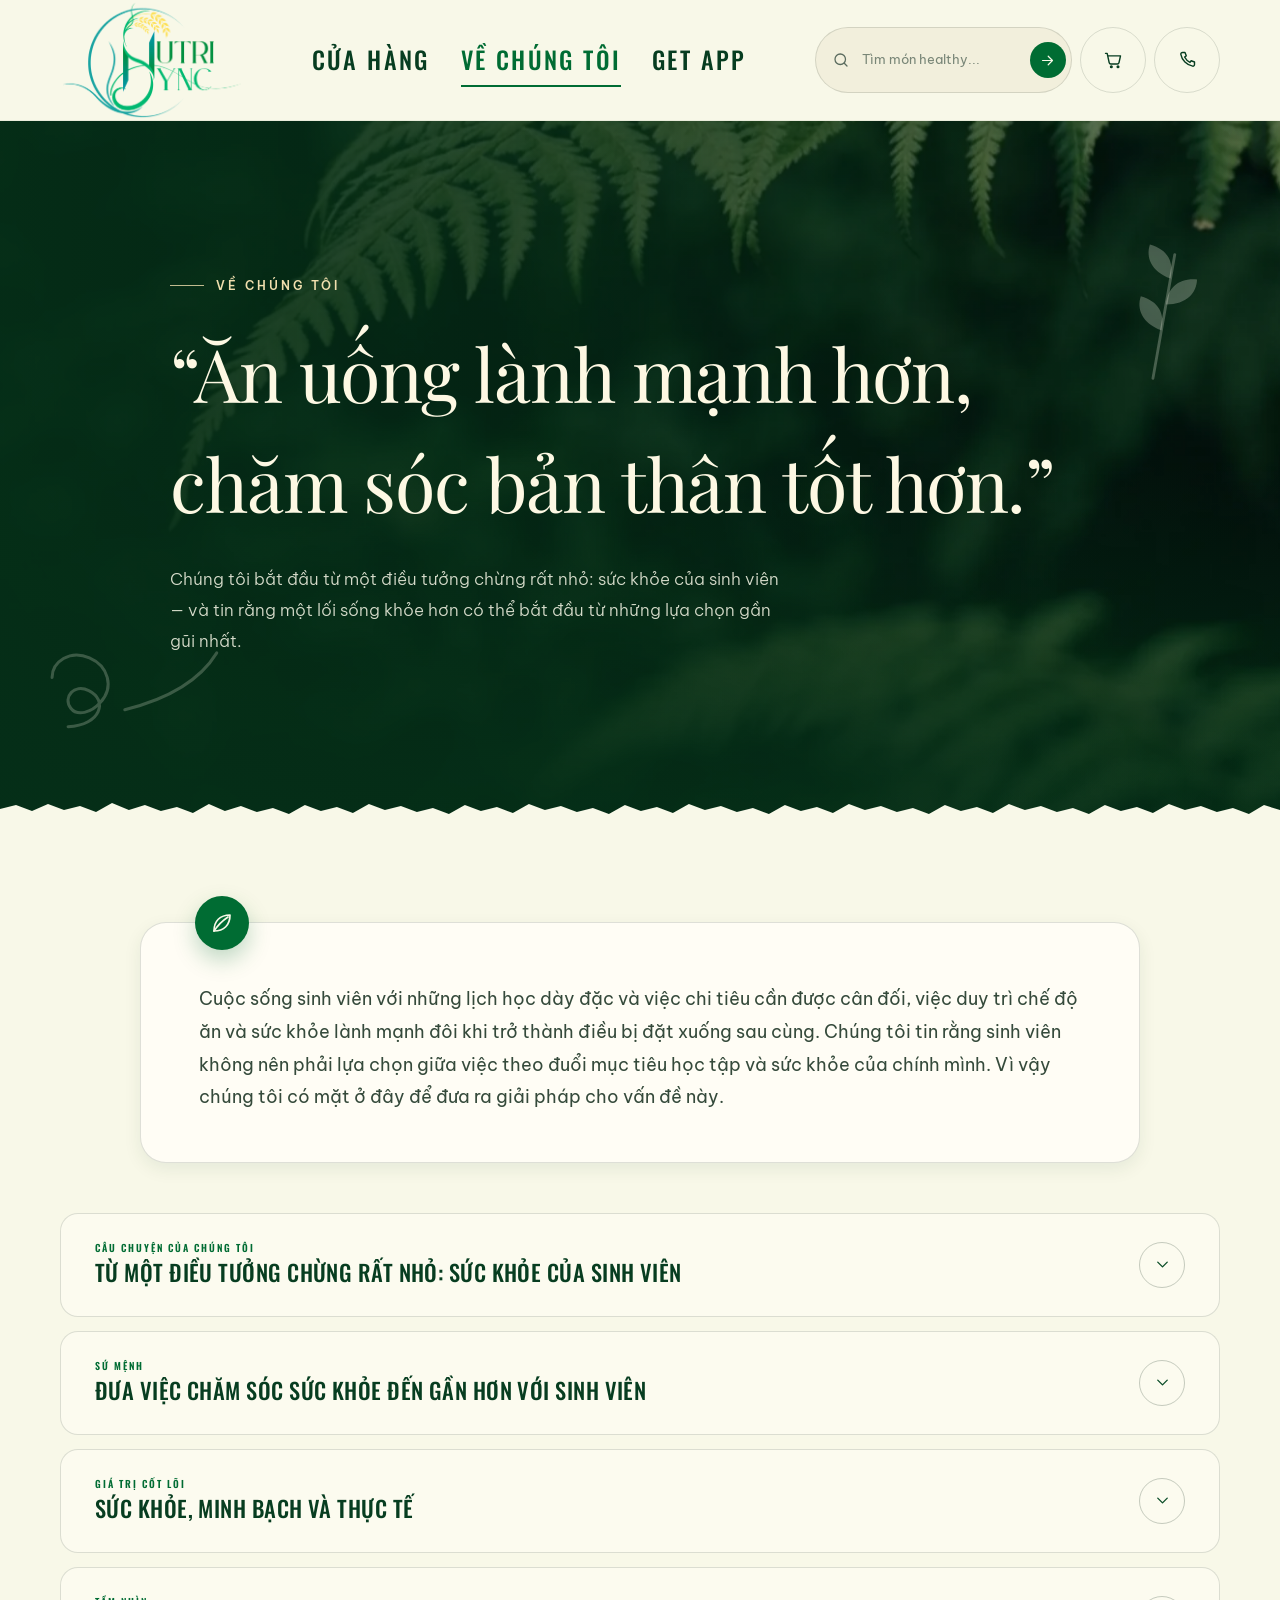
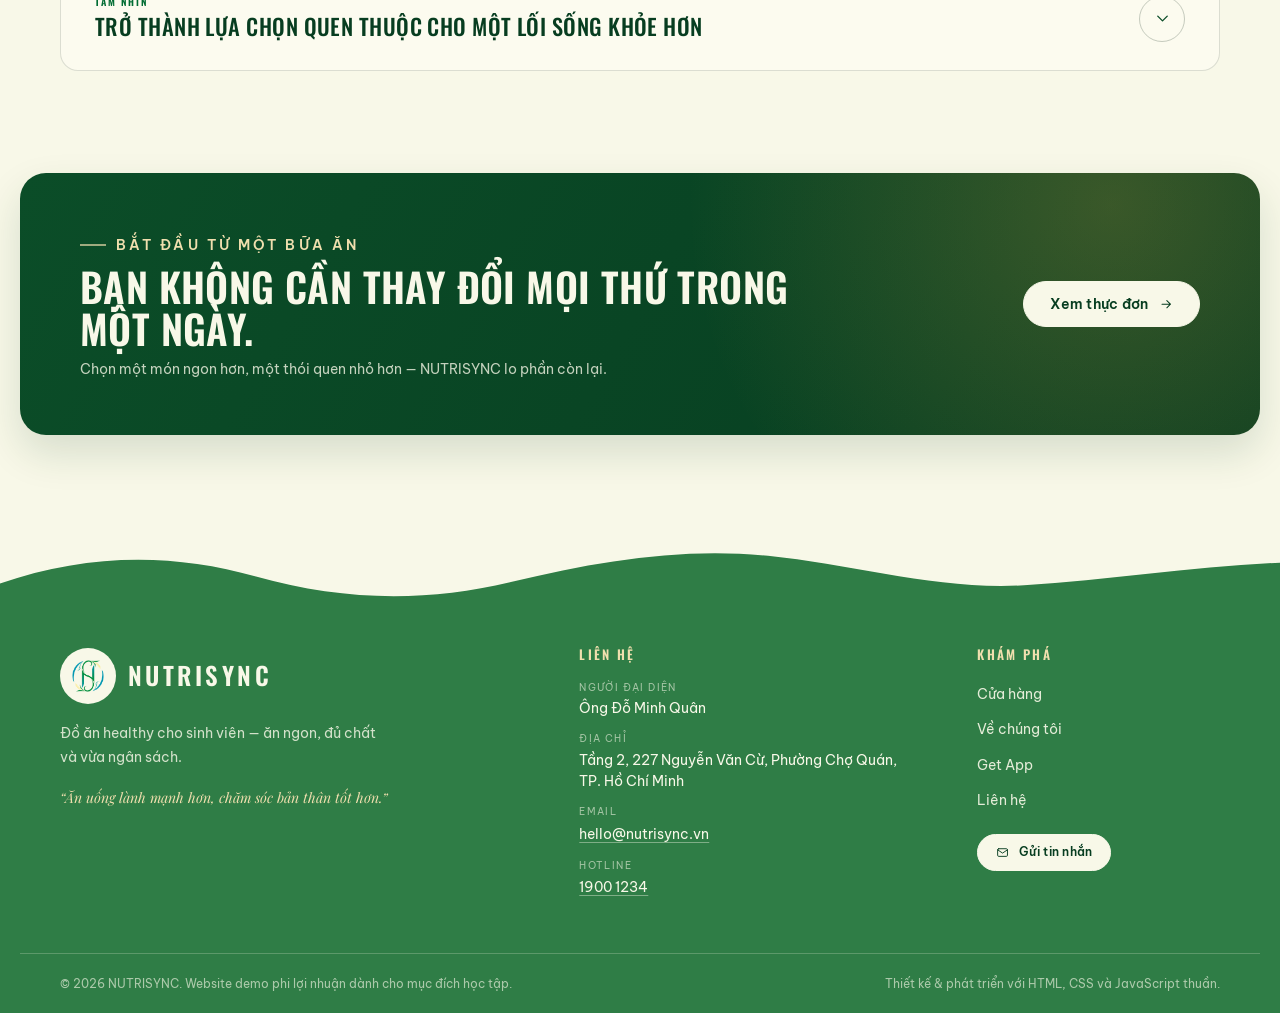
==== about.html @ 5f5e52bc "Update accordion behavior and layout adjustments" ====
<!DOCTYPE html>
<html lang="vi">
<head>
  <meta charset="UTF-8">
  <meta name="viewport" content="width=device-width, initial-scale=1">

  <title>Về chúng tôi – NUTRISYNC | Câu chuyện, sứ mệnh và tầm nhìn</title>
  <meta name="description" content="Câu chuyện NUTRISYNC bắt đầu từ một điều tưởng chừng rất nhỏ: sức khỏe của sinh viên. Tìm hiểu sứ mệnh AAA, tầm nhìn và giá trị cốt lõi của chúng tôi.">
  <meta name="keywords" content="NUTRISYNC, về chúng tôi, sứ mệnh, tầm nhìn, giá trị cốt lõi, healthy cho sinh viên">
  <meta name="author" content="NUTRISYNC">
  <meta name="theme-color" content="#006c33">
  <link rel="canonical" href="https://nutrisync.vn/about.html">

  <meta property="og:type" content="website">
  <meta property="og:site_name" content="NUTRISYNC">
  <meta property="og:locale" content="vi_VN">
  <meta property="og:title" content="Về chúng tôi – NUTRISYNC">
  <meta property="og:description" content="Từ một điều tưởng chừng rất nhỏ: sức khỏe của sinh viên. Đọc câu chuyện, sứ mệnh và tầm nhìn của NUTRISYNC.">
  <meta property="og:url" content="https://nutrisync.vn/about.html">
  <meta property="og:image" content="https://nutrisync.vn/assets/img/og-cover.jpg">
  <meta property="og:image:width" content="1200">
  <meta property="og:image:height" content="630">
  <meta name="twitter:card" content="summary_large_image">
  <meta name="twitter:title" content="Về chúng tôi – NUTRISYNC">
  <meta name="twitter:description" content="Sứ mệnh đưa việc chăm sóc sức khỏe đến gần hơn với sinh viên.">
  <meta name="twitter:image" content="https://nutrisync.vn/assets/img/og-cover.jpg">

  <link rel="icon" type="image/png" sizes="512x512" href="assets/img/favicon.png">
  <link rel="apple-touch-icon" href="assets/img/favicon.png">
  <link rel="preload" as="image" href="assets/img/hero-fern.webp" fetchpriority="high">

  <link rel="preconnect" href="https://fonts.googleapis.com">
  <link rel="preconnect" href="https://fonts.gstatic.com" crossorigin>
  <link href="https://fonts.googleapis.com/css2?family=Be+Vietnam+Pro:wght@300;400;500;600;700&family=Oswald:wght@400;500;600;700&family=Playfair+Display:ital,wght@1,400;1,500&display=swap" rel="stylesheet">

  <link rel="stylesheet" href="css/style.css">
  <link rel="stylesheet" href="css/responsive.css">

  <script src="js/data.js" defer></script>
  <script src="js/app.js" defer></script>
  <script src="js/cart.js" defer></script>

  <script type="application/ld+json">
  {
    "@context": "https://schema.org",
    "@type": "AboutPage",
    "name": "Về chúng tôi – NUTRISYNC",
    "url": "https://nutrisync.vn/about.html",
    "description": "Câu chuyện, sứ mệnh AAA, tầm nhìn và giá trị cốt lõi của NUTRISYNC.",
    "isPartOf": {
      "@type": "Organization",
      "name": "NUTRISYNC",
      "url": "https://nutrisync.vn/",
      "logo": "https://nutrisync.vn/assets/img/logo-mark.webp"
    }
  }
  </script>
</head>

<body class="page-about">

  <a class="skip-link" href="#main">Chuyển đến nội dung chính</a>

  <!-- SVG SPRITE -->
  <svg class="svg-sprite" xmlns="http://www.w3.org/2000/svg" aria-hidden="true" focusable="false">
    <symbol id="i-search" viewBox="0 0 24 24"><circle cx="11" cy="11" r="7"/><path d="m20 20-3.6-3.6"/></symbol>
    <symbol id="i-cart" viewBox="0 0 24 24"><path d="M3 4h2l2.4 11.2a2 2 0 0 0 2 1.6h7.8a2 2 0 0 0 2-1.6L21 7H6"/><circle cx="10" cy="20" r="1"/><circle cx="18" cy="20" r="1"/></symbol>
    <symbol id="i-phone" viewBox="0 0 24 24"><path d="M6.6 3h3l1.5 4-2 1.4a15 15 0 0 0 6.5 6.5l1.4-2 4 1.5v3a2 2 0 0 1-2.2 2A17.8 17.8 0 0 1 4.6 5.2 2 2 0 0 1 6.6 3Z"/></symbol>
    <symbol id="i-close" viewBox="0 0 24 24"><path d="m6 6 12 12M18 6 6 18"/></symbol>
    <symbol id="i-chevron" viewBox="0 0 24 24"><path d="m6 9 6 6 6-6"/></symbol>
    <symbol id="i-arrow-left" viewBox="0 0 24 24"><path d="M19 12H5m6-6-6 6 6 6"/></symbol>
    <symbol id="i-arrow-right" viewBox="0 0 24 24"><path d="M5 12h14m-6-6 6 6-6 6"/></symbol>
    <symbol id="i-plus" viewBox="0 0 24 24"><path d="M12 5v14M5 12h14"/></symbol>
    <symbol id="i-minus" viewBox="0 0 24 24"><path d="M5 12h14"/></symbol>
    <symbol id="i-trash" viewBox="0 0 24 24"><path d="M4 7h16M9 7V5h6v2m-8 0 1 13h8l1-13"/></symbol>
    <symbol id="i-check" viewBox="0 0 24 24"><path d="m5 12 4 4 10-10"/></symbol>
    <symbol id="i-mail" viewBox="0 0 24 24"><rect x="3" y="5" width="18" height="14" rx="2"/><path d="m3 7 9 6 9-6"/></symbol>
    <symbol id="i-leaf" viewBox="0 0 24 24"><path d="M20 4C10 4 4 10 4 20c10 0 16-6 16-16Z"/><path d="M4 20c4-6 8-10 14-14"/></symbol>
    <symbol id="i-book" viewBox="0 0 24 24"><path d="M4 5.5A2.5 2.5 0 0 1 6.5 3H20v16H6.5A2.5 2.5 0 0 0 4 21.5Z"/><path d="M4 5.5v16"/></symbol>
    <symbol id="i-heart" viewBox="0 0 24 24"><path d="M20.8 5.6a5.5 5.5 0 0 0-7.8 0L12 6.6l-1-1a5.5 5.5 0 0 0-7.8 7.8l1 1L12 22l7.8-7.6 1-1a5.5 5.5 0 0 0 0-7.8Z"/></symbol>
    <symbol id="i-run" viewBox="0 0 24 24"><circle cx="14.5" cy="4.5" r="2"/><path d="m12 8-3 4 3 2-2 7M12 8l4 2 2 4M9 12H5m11-2 3-1"/></symbol>
    <symbol id="i-users" viewBox="0 0 24 24"><circle cx="9" cy="8" r="3"/><path d="M3 20a6 6 0 0 1 12 0"/><circle cx="17" cy="9" r="2.5"/><path d="M16 15a5 5 0 0 1 6 5"/></symbol>
    <symbol id="i-sun" viewBox="0 0 24 24"><circle cx="12" cy="12" r="4"/><path d="M12 2v2m0 16v2M2 12h2m16 0h2M5 5l1.5 1.5M17.5 17.5 19 19M19 5l-1.5 1.5M6.5 17.5 5 19"/></symbol>
    <symbol id="i-chart" viewBox="0 0 24 24"><path d="M4 20V4M4 20h16"/><path d="M7 17v-5h3v5m2 0V8h3v9m2 0V5h3v12"/></symbol>
    <symbol id="i-network" viewBox="0 0 24 24"><circle cx="12" cy="5" r="2.5"/><circle cx="5" cy="18" r="2.5"/><circle cx="19" cy="18" r="2.5"/><path d="m10.5 7.2-4 8.6m7-8.6 4 8.6M7.5 18h9"/></symbol>
    <symbol id="i-badge" viewBox="0 0 24 24"><path d="M12 2.5 15 5l3.2-.2.9 3.1 2.4 2.1-1.5 2.9 1.5 2.9-2.4 2.1-.9 3.1L15 19l-3 2.5L9 19l-3.2.2-.9-3.1-2.4-2.1 1.5-2.9-1.5-2.9 2.4-2.1.9-3.1L9 5Z"/><path d="m8.5 12 2.2 2.2 4.8-5"/></symbol>
    <symbol id="i-spark" viewBox="0 0 24 24"><path d="m12 3 1.8 5.2L19 10l-5.2 1.8L12 17l-1.8-5.2L5 10l5.2-1.8Z"/><path d="m19 16 .8 2.2L22 19l-2.2.8L19 22l-.8-2.2L16 19l2.2-.8Z"/></symbol>
    <symbol id="i-target" viewBox="0 0 24 24"><circle cx="12" cy="12" r="8"/><circle cx="12" cy="12" r="4"/><circle cx="12" cy="12" r="1"/></symbol>
    <symbol id="i-flame" viewBox="0 0 24 24"><path d="M12 3c1 3 5 5 5 9a5 5 0 0 1-10 0c0-2 1-3.5 2.5-5 .2 1.5 1 2 2 2.5C12 7.5 12 5.5 12 3Z"/></symbol>
    <symbol id="deco-swirl" viewBox="0 0 240 200"><path d="M12 168c44 4 58-28 34-44-18-12-36 4-27 20 7 12 26 10 40-2 22-18 17-47-6-61-24-15-50-2-53 19" fill="none" stroke="currentColor" stroke-width="4" stroke-linecap="round"/><path d="M90 156c58-6 104-24 132-58" fill="none" stroke="currentColor" stroke-width="4" stroke-linecap="round"/></symbol>
    <symbol id="deco-sprig" viewBox="0 0 120 160"><path d="M60 154V20" fill="none" stroke="currentColor" stroke-width="3" stroke-linecap="round"/><path d="M60 46c-22-4-30-18-28-32 20 2 29 14 28 32Zm0 28c22-4 30-18 28-32-20 2-29 14-28 32Zm0 28c-22-4-30-18-28-32 20 2 29 14 28 32Z" fill="currentColor"/></symbol>
  </svg>

  <!-- HEADER -->
  <header class="site-header" data-header>
    <div class="container header__bar">
      <a class="brand" href="index.html" aria-label="NUTRISYNC – Trang chủ">
        <img class="brand__logo" src="assets/img/logo-lockup.webp" alt="" width="1200" height="800">
        <span class="sr-only">NUTRISYNC</span>
      </a>

      <nav class="primary-nav" aria-label="Điều hướng chính">
        <ul class="primary-nav__list">
          <li><a class="nav-link" href="index.html">Cửa hàng</a></li>
          <li><a class="nav-link is-active" href="about.html" aria-current="page">Về chúng tôi</a></li>
          <li><a class="nav-link" href="get-app.html">Get App</a></li>
        </ul>
      </nav>

      <div class="header-tools">
        <form class="search" role="search" action="index.html" method="get" data-search-form>
          <svg class="icon" aria-hidden="true"><use href="#i-search"></use></svg>
          <label class="sr-only" for="site-search">Tìm sản phẩm</label>
          <input id="site-search" type="search" name="q" placeholder="Tìm món healthy..." autocomplete="off" data-search>
          <button class="search__submit" type="submit" aria-label="Tìm kiếm">
            <svg class="icon" aria-hidden="true"><use href="#i-arrow-right"></use></svg>
          </button>
        </form>

        <a class="icon-btn search-link" href="index.html#search" aria-label="Tìm kiếm sản phẩm" data-search-link>
          <svg class="icon" aria-hidden="true"><use href="#i-search"></use></svg>
        </a>

        <button class="icon-btn" type="button" data-open-cart aria-label="Mở giỏ hàng">
          <svg class="icon" aria-hidden="true"><use href="#i-cart"></use></svg>
          <span class="cart-count" data-cart-count hidden>0</span>
        </button>

        <button class="icon-btn" type="button" data-open-contact aria-label="Liên hệ NUTRISYNC">
          <svg class="icon" aria-hidden="true"><use href="#i-phone"></use></svg>
        </button>

        <button class="nav-toggle" type="button" aria-expanded="false" aria-controls="mobile-menu" data-nav-toggle>
          <span class="nav-toggle__box" aria-hidden="true"><span></span><span></span><span></span></span>
          <span class="sr-only">Mở menu</span>
        </button>
      </div>
    </div>

    <div class="mobile-menu" id="mobile-menu" data-mobile-menu inert>
      <nav aria-label="Điều hướng trên thiết bị di động">
        <ul class="mobile-nav__list">
          <li><a class="nav-link" href="index.html">Cửa hàng</a></li>
          <li><a class="nav-link is-active" href="about.html" aria-current="page">Về chúng tôi</a></li>
          <li><a class="nav-link" href="get-app.html">Get App</a></li>
        </ul>
      </nav>
      <form class="search search--mobile" role="search" action="index.html" method="get" data-search-form>
        <svg class="icon" aria-hidden="true"><use href="#i-search"></use></svg>
        <label class="sr-only" for="site-search-mobile">Tìm sản phẩm</label>
        <input id="site-search-mobile" type="search" name="q" placeholder="Tìm món healthy..." autocomplete="off" data-search>
        <button class="search__submit" type="submit" aria-label="Tìm kiếm">
          <svg class="icon" aria-hidden="true"><use href="#i-arrow-right"></use></svg>
        </button>
      </form>
      <button class="btn btn--primary btn--block" type="button" data-open-contact>Liên hệ với NUTRISYNC</button>
    </div>
  </header>

  <main id="main">

    <!-- HERO -->
    <section class="hero hero--about" aria-labelledby="hero-title">
      <div class="hero__media" aria-hidden="true"></div>
      <div class="hero__veil" aria-hidden="true"></div>
      <svg class="hero__deco hero__deco--left" aria-hidden="true"><use href="#deco-swirl"></use></svg>
      <svg class="hero__deco hero__deco--right" aria-hidden="true"><use href="#deco-sprig"></use></svg>

      <div class="container hero__content">
        <p class="hero__eyebrow">Về chúng tôi</p>
        <h1 class="hero__title" id="hero-title">
          <span class="sr-only">Về NUTRISYNC – </span>
          <span class="hero__quote">“Ăn uống lành mạnh hơn,<br>chăm sóc bản thân tốt hơn.”</span>
        </h1>
        <p class="hero__sub">
          Chúng tôi bắt đầu từ một điều tưởng chừng rất nhỏ: sức khỏe của sinh viên —
          và tin rằng một lối sống khỏe hơn có thể bắt đầu từ những lựa chọn gần gũi nhất.
        </p>
      </div>

      <div class="hero__torn" aria-hidden="true">
        <svg viewBox="0 0 1440 90" preserveAspectRatio="none">
          <path fill="#f8f8e8" d="M0 65 18 61 36 67 54 60 72 66 90 62 108 68 126 59 145 66 163 61 181 67 199 63 217 69 235 60 253 67 271 62 289 68 307 64 325 70 343 61 361 67 379 63 397 69 415 60 433 66 451 62 469 68 487 64 505 70 523 61 541 67 559 63 577 69 595 60 613 66 631 62 649 68 667 64 685 70 703 61 721 67 739 63 757 69 775 60 793 66 811 62 829 68 847 64 865 70 883 61 901 67 919 63 937 69 955 60 973 66 991 62 1009 68 1027 64 1045 70 1063 61 1081 67 1099 63 1117 69 1135 60 1153 66 1171 62 1189 68 1207 64 1225 70 1243 61 1261 67 1279 63 1297 69 1315 60 1333 66 1351 62 1369 68 1387 64 1405 70 1422 61 1440 66V90H0Z"/>
        </svg>
      </div>
    </section>

    <!-- GIỚI THIỆU -->
    <section class="about-intro" aria-label="Giới thiệu NUTRISYNC">
      <div class="container">
        <div class="about-intro__card" data-reveal>
          <span class="about-intro__mark" aria-hidden="true">
            <svg class="icon"><use href="#i-leaf"></use></svg>
          </span>
          <p>
            Cuộc sống sinh viên với những lịch học dày đặc và việc chi tiêu cần được cân đối,
            việc duy trì chế độ ăn và sức khỏe lành mạnh đôi khi trở thành điều bị đặt xuống sau cùng.
            Chúng tôi tin rằng sinh viên không nên phải lựa chọn giữa việc theo đuổi mục tiêu học tập
            và sức khỏe của chính mình. Vì vậy chúng tôi có mặt ở đây để đưa ra giải pháp cho vấn đề này.
          </p>
        </div>
      </div>
    </section>

    <!-- ACCORDION 4 MỤC -->
    <section class="about-accordion" aria-labelledby="about-accordion-title">
      <div class="container">
        <h2 class="sr-only" id="about-accordion-title">Câu chuyện, sứ mệnh, giá trị cốt lõi và tầm nhìn của NUTRISYNC</h2>

        <div class="accordion" data-accordion>

          <!-- 1. CÂU CHUYỆN -->
          <article class="accordion__item">
            <h3 class="accordion__heading">
              <button class="accordion__trigger" type="button" id="trigger-story" aria-expanded="false" aria-controls="panel-story" data-accordion-trigger>
                <span class="accordion__text">
                  <span class="accordion__eyebrow">Câu chuyện của chúng tôi</span>
                  <span class="accordion__title">Từ một điều tưởng chừng rất nhỏ: sức khỏe của sinh viên</span>
                </span>
                <span class="accordion__icon" aria-hidden="true">
                  <svg class="icon"><use href="#i-chevron"></use></svg>
                </span>
              </button>
            </h3>

           <div class="accordion__panel" id="panel-mission" role="region" aria-labelledby="trigger-mission" data-accordion-panel inert>
             <div class="accordion__inner">
               <div class="mission">
                 <figure class="media-ph media-ph--library media-ph--has-image">
                  <img class="media-ph__img" src="assets/img/blog/thu-vien.webp"
                      alt="Sinh viên học nhóm tại thư viện" width="1200" height="900" loading="lazy">


                   <div class="media-ph__art" aria-hidden="true">
                     <svg class="icon"><use href="#i-users"></use></svg>
                   </div>
                 </figure>


                 <p class="mission__statement" style="width: 100%; max-width: 2000px; text-align: center">
                    Từ những năm tháng còn ngồi trên ghế nhà trường, ông Đỗ Minh Quân, Giám đốc của chúng tôi, đã nhận ra một vấn đề gần gũi nhưng thường bị bỏ qua: nhiều sinh viên đang phải đánh đổi sức khỏe để thích nghi với nhịp sống bận rộn.

                 </p>


                  <div class="about-split">
                    <div class="green-card">
                      <p style="font-size: large">
                        Những buổi học kéo dài, bài tập đến hạn, áp lực thi cử và những lo toan về
                        chi phí sinh hoạt khiến việc chăm sóc bản thân không phải lúc nào cũng được ưu tiên.
                        Một bữa ăn qua loa có thể trở thành chuyện thường ngày. Việc lựa chọn thực phẩm
                        đôi khi chỉ dựa vào tiêu chí nhanh chóng và tiết kiệm, trong khi nhu cầu dinh dưỡng
                        của cơ thể lại ít được quan tâm đúng mức. Điều đáng nói là mặc dù nhiều sinh viên
                        hiểu tầm quan trọng của sức khỏe, nhưng hiểu thôi chưa đủ. Họ còn cần những lựa chọn
                        phù hợp với ngân sách, những thông tin dễ tiếp cận và những công cụ đơn giản
                        để biến ý định sống khỏe thành thói quen thực tế.
                      </p>
                    </div>
                    <figure class="media-ph media-ph--library media-ph--has-image">
                      <img class="media-ph__img" src="assets/img/blog/stress.webp"
                          alt="Áp lực" width="1200" height="900" loading="lazy">
                      <div class="media-ph__art" aria-hidden="true">
                        <svg class="icon"><use href="#i-flame"></use></svg>
                      </div>
                    </figure>
                  </div>

                  <div class="about-split about-split--media-first">
                    <figure class="media-ph media-ph--library media-ph--has-image">
                      <img class="media-ph__img" src="assets/img/blog/van-dong.webp"
                          alt="Vận động" width="1200" height="900" loading="lazy">
                      <div class="media-ph__art" aria-hidden="true">
                        <svg class="icon"><use href="#i-run"></use></svg>
                      </div>
                    </figure>
                    <div class="green-card">
                      <p  style="font-size: large">
                        Từ trăn trở đó, ông Đỗ Minh Quân mong muốn xây dựng một nền tảng giúp thu hẹp
                        khoảng cách giữa mong muốn và khả năng chăm sóc sức khỏe của sinh viên.
                        Ông cho rằng không ai có thể thay đổi lối sống chỉ sau một đêm mà mọi thay đổi
                        đều xuất phát từ những điều nhỏ nhất. Vì vậy, ông tin rằng khi những lựa chọn tốt
                        trở nên thuận tiện hơn, mỗi người sẽ có thêm cơ hội để bắt đầu.
                      </p>
                    </div>
                  </div>

                  <blockquote class="pullquote">
                    Chăm sóc sức khỏe không nên là một việc xa xỉ<br>
                    hay một mục tiêu chỉ có thể thực hiện khi bạn rảnh rỗi.
                  </blockquote>
                </div>
              </div>
            </div>
          </article>

          <!-- 2. SỨ MỆNH -->
          <article class="accordion__item">
            <h3 class="accordion__heading">
              <button class="accordion__trigger" type="button" id="trigger-mission" aria-expanded="false" aria-controls="panel-mission" data-accordion-trigger>
                <span class="accordion__text">
                  <span class="accordion__eyebrow">Sứ mệnh</span>
                  <span class="accordion__title">Đưa việc chăm sóc sức khỏe đến gần hơn với sinh viên</span>
                </span>
                <span class="accordion__icon" aria-hidden="true">
                  <svg class="icon"><use href="#i-chevron"></use></svg>
                </span>
              </button>
            </h3>

            <div class="accordion__panel" id="panel-mission" role="region" aria-labelledby="trigger-mission" data-accordion-panel inert>
              <div class="accordion__inner">
                <div class="mission">
                  <figure class="media-ph media-ph--library media-ph--has-image">
                    <img class="media-ph__img" src="assets/img/blog/bua-an-ban-be.webp"
                        alt="Bữa ăn cùng bạn bè" width="1792" height="900" loading="lazy">
                    <div class="media-ph__art" aria-hidden="true">
                      <svg class="icon"><use href="#i-users"></use></svg>
                    </div>
                  </figure>

                  <p class="mission__statement">
                    Sứ mệnh của chúng tôi là giúp sinh viên tiếp cận thực phẩm healthy và các công cụ
                    hỗ trợ quản lý sức khỏe một cách thuận tiện, dễ hiểu và phù hợp với cuộc sống hằng ngày.
                  </p>

                  <h4 class="mission__aaa">Chúng tôi đề cao ba mục tiêu chính – AAA</h4>

                  <div class="mission__row">
                    <div class="green-card">
                      <h5 style="font-size: large">1. Xóa bỏ rào cản <span>(Accessibility)</span></h5>
                      <p  style="font-size: large">
                        Biến chế độ ăn “healthy” từ một khái niệm đắt đỏ và phức tạp trở thành lựa chọn
                        ngon miệng, tiện lợi và luôn nằm trong khả năng tiếp cận của mọi sinh viên.
                      </p>
                    </div>
                    <figure class="media-ph media-ph--library media-ph--has-image">
                    <img class="media-ph__img" src="assets/img/blog/bua-sang-gia-dinh.webp"
                        alt="Bữa sáng với gia đình" width="1792" height="900" loading="lazy">
                      <div class="media-ph__art" aria-hidden="true">
                        <svg class="icon"><use href="#i-sun"></use></svg>
                      </div>
                    </figure>
                  </div>

                  <div class="mission__row mission__row--reverse">
                    <figure class="media-ph media-ph--library media-ph--has-image">
                    <img class="media-ph__img" src="assets/img/blog/theo-doi-suc-khoe.webp"
                        alt="Theo dõi sức khoẻ" width="1792" height="900" loading="lazy">
                      <div class="media-ph__art" aria-hidden="true">
                        <svg class="icon"><use href="#i-chart"></use></svg>
                      </div>
                    </figure>
                    <div class="green-card">
                      <h5  style="font-size: large">2. Thấu hiểu cơ thể <span>(Awareness)</span></h5>
                      <p  style="font-size: large">
                        Ứng dụng trợ lý số giúp sinh viên giải mã các chỉ số cá nhân, từ đó thấu hiểu
                        chính xác nhu cầu dinh dưỡng và mức năng lượng mà bộ não lẫn cơ thể đang cần.
                      </p>
                    </div>
                  </div>

                  <div class="mission__row">
                    <div class="green-card">
                      <h5 style="font-size: large">3. Từ nhận thức đến hành động <span>(Action)</span></h5>
                      <p  style="font-size: large">
                        Không để kiến thức nằm lại trên giấy. Chúng tôi chuyển hóa sự hiểu biết thành
                        thói quen thực tế thông qua các bữa ăn được chuẩn bị sẵn và hệ thống phần thưởng
                        khuyến khích vận động mỗi ngày.
                      </p>
                    </div>
                    <figure class="media-ph media-ph--library media-ph--has-image">
                    <img class="media-ph__img" src="assets/img/blog/chay-bo.webp"
                        alt="Chạy bộ" width="1792" height="900" loading="lazy">                      <div class="media-ph__art" aria-hidden="true">
                        <svg class="icon"><use href="#i-run"></use></svg>
                      </div>
                    </figure>
                  </div>
                   <blockquote class="pullquote" style="text-align: center">
                    Chúng tôi không hướng đến một lối sống hoàn hảo hay những quy tắc cứng nhắc.
                    Điều chúng tôi mong muốn là giúp bạn có thêm những lựa chọn phù hợp cho chính mình.
                  </blockquote>
                </div>
              </div>
            </div>
          </article>

          <!-- 3. GIÁ TRỊ CỐT LÕI -->
          <article class="accordion__item">
            <h3 class="accordion__heading">
              <button class="accordion__trigger" type="button" id="trigger-values" aria-expanded="false" aria-controls="panel-values" data-accordion-trigger>
                <span class="accordion__text">
                  <span class="accordion__eyebrow">Giá trị cốt lõi</span>
                  <span class="accordion__title">Sức khỏe, minh bạch và thực tế</span>
                </span>
                <span class="accordion__icon" aria-hidden="true">
                  <svg class="icon"><use href="#i-chevron"></use></svg>
                </span>
              </button>
            </h3>

            <div class="accordion__panel" id="panel-values" role="region" aria-labelledby="trigger-values" data-accordion-panel inert>
              <div class="accordion__inner">
                <div class="core-values">
                  <ul class="core-values__list">
                    <li>
                      <span class="core-values__check" aria-hidden="true"><svg class="icon"><use href="#i-check"></use></svg></span>
                      <div>
                        <h4>Sức khỏe</h4>
                        <p  style="font-size: large">Mọi định hướng phát triển đều hướng đến việc hỗ trợ người dùng chăm sóc bản thân tốt hơn.</p>
                      </div>
                    </li>
                    <li>
                      <span class="core-values__check" aria-hidden="true"><svg class="icon"><use href="#i-check"></use></svg></span>
                      <div>
                        <h4>Minh bạch</h4>
                        <p style="font-size: large">
                          Những nội dung liên quan đến sức khỏe đều được trình bày có trách nhiệm, phân biệt
                          giữa thông tin tham khảo và tư vấn chuyên môn, không đưa ra những cam kết thiếu căn cứ.
                        </p>
                      </div>
                    </li>
                    <li>
                      <span class="core-values__check" aria-hidden="true"><svg class="icon"><use href="#i-check"></use></svg></span>
                      <div>
                        <h4>Thực tế</h4>
                        <p style="font-size: large">
                          Chúng tôi cho rằng một tính năng chỉ thực sự có ý nghĩa khi giúp giải quyết vấn đề
                          cụ thể, tiết kiệm thời gian hoặc hỗ trợ người dùng đưa ra quyết định tốt hơn.
                        </p>
                      </div>
                    </li>
                  </ul>

                  <div class="core-values__mark" aria-hidden="true">
                    <img src="assets/img/logo-mark.webp" alt="" width="420" height="413">
                  </div>
                </div>
              </div>
            </div>
          </article>

          <!-- 4. TẦM NHÌN -->
          <article class="accordion__item">
            <h3 class="accordion__heading">
              <button class="accordion__trigger" type="button" id="trigger-vision" aria-expanded="false" aria-controls="panel-vision" data-accordion-trigger>
                <span class="accordion__text">
                  <span class="accordion__eyebrow">Tầm nhìn</span>
                  <span class="accordion__title">Trở thành lựa chọn quen thuộc cho một lối sống khỏe hơn</span>
                </span>
                <span class="accordion__icon" aria-hidden="true">
                  <svg class="icon"><use href="#i-chevron"></use></svg>
                </span>
              </button>
            </h3>

            <div class="accordion__panel" id="panel-vision" role="region" aria-labelledby="trigger-vision" data-accordion-panel inert>
              <div class="accordion__inner">
                <div class="vision">
                  <div class="vision__media">
                    <figure class="media-ph media-ph--library media-ph--has-image">
                    <img class="media-ph__img" src="assets/img/blog/bong-den.webp"
                        alt="Ý tưởng" width="1792" height="900" loading="lazy">
                      <div class="media-ph__art" aria-hidden="true"><svg class="icon"><use href="#i-spark"></use></svg></div>
                    </figure>
                    <figure class="media-ph media-ph--library media-ph--has-image">
                    <img class="media-ph__img" src="assets/img/blog/cong-dong.webp"
                        alt="Cộng đồng" width="1792" height="900" loading="lazy">
                      <div class="media-ph__art" aria-hidden="true"><svg class="icon"><use href="#i-chart"></use></svg></div>
                    </figure>
                  </div>

                  <ul class="vision__list">
                    <li>
                      <span class="vision__icon" aria-hidden="true"><svg class="icon"><use href="#i-chart"></use></svg></span>
                      <div>
                        <h4>Mở rộng đa dạng sản phẩm</h4>
                        <p  style="font-size: large">
                          Không ngừng bổ sung các lựa chọn thực phẩm healthy đa dạng, đáp ứng nhiều nhu cầu
                          ăn uống và mức ngân sách khác nhau, giúp khách hàng dễ dàng tìm được sản phẩm phù hợp.
                        </p>
                      </div>
                    </li>
                    <li>
                      <span class="vision__icon" aria-hidden="true"><svg class="icon"><use href="#i-network"></use></svg></span>
                      <div>
                        <h4>Mở rộng đối tượng khách hàng</h4>
                        <p style="font-size: large">
                          Từ sinh viên, từng bước tiếp cận thêm những người trẻ và người có lối sống bận rộn,
                          mong muốn ăn uống lành mạnh và chăm sóc sức khỏe tốt hơn.
                        </p>
                      </div>
                    </li>
                    <li>
                      <span class="vision__icon" aria-hidden="true"><svg class="icon"><use href="#i-badge"></use></svg></span>
                      <div>
                        <h4>Trở thành thương hiệu uy tín trong lĩnh vực sức khỏe</h4>
                        <p style="font-size: large">
                          Xây dựng niềm tin bằng chất lượng sản phẩm, thông tin dinh dưỡng rõ ràng và các
                          công cụ hỗ trợ quản lý sức khỏe thiết thực.
                        </p>
                      </div>
                    </li>
                    <li>
                      <span class="vision__icon" aria-hidden="true"><svg class="icon"><use href="#i-target"></use></svg></span>
                      <div>
                        <h4>Nâng cao độ nhận diện thương hiệu</h4>
                        <p  style="font-size: large">
                          Đưa thương hiệu đến gần hơn với khách hàng thông qua trải nghiệm sử dụng thuận tiện,
                          nội dung hữu ích và hoạt động truyền thông phù hợp, để thương hiệu trở thành lựa chọn
                          quen thuộc khi khách hàng tìm kiếm giải pháp ăn uống lành mạnh.
                        </p>
                      </div>
                    </li>
                  </ul>
                </div>
              </div>
            </div>
          </article>

        </div>
      </div>
    </section>

    <!-- CTA -->
    <section class="cta-band" aria-labelledby="about-cta-title">
      <div class="container cta-band__inner" data-reveal>
        <div>
          <p class="eyebrow">Bắt đầu từ một bữa ăn</p>
          <h2 id="about-cta-title">Bạn không cần thay đổi mọi thứ trong một ngày.</h2>
          <p>Chọn một món ngon hơn, một thói quen nhỏ hơn — NUTRISYNC lo phần còn lại.</p>
        </div>
        <a class="btn btn--light" href="index.html#menu">
          Xem thực đơn
          <svg class="icon" aria-hidden="true"><use href="#i-arrow-right"></use></svg>
        </a>
      </div>
    </section>
  </main>

  <!-- FOOTER -->
  <footer class="site-footer">
    <svg class="footer-wave" viewBox="0 0 1440 90" preserveAspectRatio="none" aria-hidden="true">
      <path fill="#2f7d46" d="M0 56c96-34 192-36 288-8s192 30 288 6 192-40 288-30 192 40 288 34 192-22 288-26v58H0Z"/>
    </svg>
    <div class="footer__body">
      <div class="container footer__grid">
        <div class="footer__brand">
          <a class="footer__logo" href="index.html" aria-label="NUTRISYNC – Trang chủ">
            <span class="footer__mark"><img src="assets/img/logo-mark.webp" alt="" width="420" height="413"></span>
            <span class="footer__wordmark">NUTRISYNC</span>
          </a>
          <p>Đồ ăn healthy cho sinh viên — ăn ngon, đủ chất và vừa ngân sách.</p>
          <p class="footer__quote">“Ăn uống lành mạnh hơn, chăm sóc bản thân tốt hơn.”</p>
        </div>

        <div class="footer__col">
          <h2 class="footer__title">Liên hệ</h2>
          <ul class="footer__contact">
            <li><span>Người đại diện</span><strong data-contact="representative">Ông Đỗ Minh Quân</strong></li>
            <li><span>Địa chỉ</span><strong data-contact="address">Tầng 2, 123 Nguyễn Văn Cừ, Phường 4, Quận 5, TP. Hồ Chí Minh</strong></li>
            <li><span>Email</span><a href="mailto:hello@nutrisync.vn" data-contact-link="email"><span data-contact="email">hello@nutrisync.vn</span></a></li>
            <li><span>Hotline</span><a href="tel:19001234" data-contact-link="phone"><span data-contact="phone">1900 1234</span></a></li>
          </ul>
        </div>

        <div class="footer__col">
          <h2 class="footer__title">Khám phá</h2>
          <ul class="footer__links">
            <li><a href="index.html">Cửa hàng</a></li>
            <li><a href="about.html">Về chúng tôi</a></li>
            <li><a href="get-app.html">Get App</a></li>
            <li><button class="linklike" type="button" data-open-contact>Liên hệ</button></li>
          </ul>
          <button class="btn btn--light btn--small" type="button" data-open-contact>
            <svg class="icon" aria-hidden="true"><use href="#i-mail"></use></svg>
            Gửi tin nhắn
          </button>
        </div>
      </div>

      <div class="container footer__bottom">
        <p>© <span data-year>2026</span> NUTRISYNC. Website demo phi lợi nhuận dành cho mục đích học tập.</p>
        <p>Thiết kế &amp; phát triển với HTML, CSS và JavaScript thuần.</p>
      </div>
    </div>
  </footer>

  <!-- DIALOGS: giỏ hàng, liên hệ, thành công (không cần product modal ở trang này) -->
  <dialog class="modal modal--cart" id="cart-modal" aria-labelledby="cart-title">
    <div class="modal__panel">
      <button class="modal__close" type="button" data-close-dialog aria-label="Đóng giỏ hàng">
        <svg class="icon" aria-hidden="true"><use href="#i-close"></use></svg>
      </button>
      <div class="cart">
        <div class="cart__aside">
          <h2 class="cart__title" id="cart-title">
            <svg class="icon" aria-hidden="true"><use href="#i-cart"></use></svg>
            Giỏ hàng
          </h2>
          <p class="cart__subtitle">Kiểm tra món ăn và điền thông tin giao hàng.</p>
          <dl class="cart__summary">
            <div><dt>Tổng hoá đơn</dt><dd data-cart-total>0đ</dd></div>
            <div><dt>Tổng số món</dt><dd data-cart-count-label>0</dd></div>
          </dl>
          <form class="cart__form" data-checkout-form novalidate>
            <div class="field">
              <label class="field__label" for="coupon">Mã giảm giá</label>
              <div class="field__row">
                <input class="input" id="coupon" name="coupon" type="text" placeholder="Nhập mã giảm giá" autocomplete="off" data-coupon-input>
                <button class="btn btn--outline btn--small" type="button" data-apply-coupon>Áp dụng</button>
              </div>
              <p class="field__hint" data-coupon-status></p>
            </div>
            <div class="field">
              <label class="field__label" for="phone">Số điện thoại</label>
              <input class="input" id="phone" name="phone" type="tel" inputmode="tel" placeholder="Số điện thoại" autocomplete="tel" data-phone>
              <p class="field__error" data-error-for="phone"></p>
            </div>
            <div class="field">
              <label class="field__label" for="address">Địa chỉ nhận</label>
              <input class="input" id="address" name="address" type="text" placeholder="Địa chỉ nhận hàng" autocomplete="street-address" data-address>
              <p class="field__error" data-error-for="address"></p>
            </div>
            <dl class="cart__totals">
              <div><dt>Tạm tính</dt><dd data-cart-subtotal>0đ</dd></div>
              <div data-discount-row hidden><dt>Giảm giá <span data-coupon-label></span></dt><dd data-cart-discount>0đ</dd></div>
              <div class="cart__totals-grand"><dt>Thành tiền</dt><dd data-cart-grand>0đ</dd></div>
            </dl>
            <button class="btn btn--primary btn--block" type="submit" data-checkout-submit>Xác nhận thanh toán</button>
            <p class="cart__note">
              <svg class="icon" aria-hidden="true"><use href="#i-leaf"></use></svg>
              Miễn phí giao hàng trong nội thành TP.HCM. Đơn hàng demo, chưa gửi đến hệ thống thật.
            </p>
          </form>
        </div>
        <div class="cart__items-wrap">
          <div class="cart__items-head">
            <h3>Các món đã chọn</h3>
            <span data-cart-items-count>0 món</span>
          </div>
          <div class="cart__items" data-cart-items></div>
        </div>
      </div>
    </div>
  </dialog>

  <dialog class="modal modal--contact" id="contact-modal" aria-labelledby="contact-title">
    <div class="modal__panel">
      <button class="modal__close" type="button" data-close-dialog aria-label="Đóng hộp liên hệ">
        <svg class="icon" aria-hidden="true"><use href="#i-close"></use></svg>
      </button>
      <div class="contact">
        <svg class="contact__corner contact__corner--tr" aria-hidden="true"><use href="#deco-swirl"></use></svg>
        <svg class="contact__corner contact__corner--bl" aria-hidden="true"><use href="#deco-swirl"></use></svg>
        <h2 class="contact__title" id="contact-title">Chúng tôi luôn sẵn sàng lắng nghe</h2>
        <p class="contact__intro">
          Mỗi sinh viên có một câu chuyện và những nhu cầu riêng. Nếu bạn có câu hỏi về sản phẩm,
          cần hỗ trợ sử dụng nền tảng hoặc muốn đóng góp ý kiến, chúng tôi luôn trân trọng cơ hội
          được lắng nghe bạn.
        </p>
        <dl class="contact__list">
          <div><dt>Tên thương hiệu</dt><dd data-contact="brand">NUTRISYNC</dd></div>
          <div><dt>Người đại diện</dt><dd data-contact="representative">Ông Đỗ Minh Quân – Founder</dd></div>
          <div><dt>Email</dt><dd><a href="mailto:hello@nutrisync.vn" data-contact-link="email"><span data-contact="email">hello@nutrisync.vn</span></a></dd></div>
          <div><dt>Số điện thoại</dt><dd><a href="tel:19001234" data-contact-link="phone"><span data-contact="phone">1900 1234</span></a></dd></div>
          <div><dt>Địa chỉ</dt><dd data-contact="address">Tầng 2, 123 Nguyễn Văn Cừ, Phường 4, Quận 5, TP. Hồ Chí Minh</dd></div>
          <div><dt>Website</dt><dd><a href="https://nutrisync.vn" data-contact-link="website"><span data-contact="website">nutrisync.vn</span></a></dd></div>
        </dl>
        <p class="contact__text">
          Chúng tôi tin rằng một cuộc sống khoẻ mạnh hơn không nhất thiết phải bắt đầu bằng những
          thay đổi lớn. Đôi khi, đó chỉ là một bữa ăn được lựa chọn cẩn thận hơn, một thói quen được
          duy trì đều đặn hay một lần chủ động dành thời gian để hiểu cơ thể mình.
        </p>
        <p class="contact__closing">
          Chúng tôi ở đây để giúp những lựa chọn ấy trở nên dễ dàng hơn, để bạn có thể yên tâm
          theo đuổi việc học, những ước mơ và cuộc sống mà mình mong muốn.
        </p>
        <div class="contact__signature">
          <span class="contact__signature-name">Đỗ Minh Quân</span>
          <span class="contact__signature-role">Founder, NUTRISYNC</span>
        </div>
        <div class="contact__actions">
          <a class="btn btn--primary" href="mailto:hello@nutrisync.vn?subject=Li%C3%AAn%20h%E1%BB%87%20NUTRISYNC">
            <svg class="icon" aria-hidden="true"><use href="#i-mail"></use></svg>
            Gửi email cho chúng tôi
          </a>
          <a class="btn btn--outline" href="tel:19001234">
            <svg class="icon" aria-hidden="true"><use href="#i-phone"></use></svg>
            Gọi hotline
          </a>
        </div>
      </div>
    </div>
  </dialog>

  <dialog class="modal modal--success" id="success-modal" aria-labelledby="success-title">
    <div class="modal__panel">
      <div class="success">
        <div class="success__icon" aria-hidden="true"><svg class="icon"><use href="#i-check"></use></svg></div>
        <h2 class="success__title" id="success-title">Đơn hàng đã được ghi nhận</h2>
        <p class="success__text">
          Cảm ơn bạn đã chọn NUTRISYNC. Đây là đơn hàng mô phỏng dùng cho mục đích demo,
          chưa được gửi đến hệ thống bán hàng thật.
        </p>
        <dl class="success__rows">
          <div><dt>Mã đơn</dt><dd data-success-code>—</dd></div>
          <div><dt>Tổng thanh toán</dt><dd data-success-total>—</dd></div>
          <div><dt>Số điện thoại</dt><dd data-success-phone>—</dd></div>
        </dl>
        <button class="btn btn--primary btn--block" type="button" data-close-dialog>Tiếp tục mua sắm</button>
      </div>
    </div>
  </dialog>

  <div class="toast-stack" data-toast-stack role="status" aria-live="polite" aria-atomic="false"></div>

</body>
</html>
---- css/style.css ----
/* ==========================================================================
   NUTRISYNC – style.css
   CSS nền tảng: biến màu, layout, component và giao diện từng trang.
   Thứ tự file: style.css (file này) → responsive.css (media queries).
   ========================================================================== */

/* --------------------------------------------------------------------------
   1. BIẾN THIẾT KẾ (DESIGN TOKENS)
   Đổi màu / font toàn site tại đây.
   -------------------------------------------------------------------------- */
:root {
  --green-950: #052f18;
  --green-900: #073d20;
  --green-800: #0b4d28;
  --green-700: #006c33;
  --green-600: #22864a;
  --green-500: #2f7d46;
  --green-300: #8fbd99;

  --cream: #f8f8e8;
  --cream-soft: #f2efdc;
  --cream-deep: #eae6ce;
  --paper: #fffdf5;
  --white: #ffffff;

  --ink: #17301f;
  --ink-soft: #354a3b;
  --muted: #5a6b5e;
  --line: rgba(23, 48, 31, 0.14);
  --line-strong: rgba(23, 48, 31, 0.24);

  --gold: #d9a441;
  --gold-soft: #f0dfae;
  --teal: #18a0a0;
  --red: #a13a2c;

  --font-display: "Oswald", "Arial Narrow", sans-serif;
  --font-body: "Be Vietnam Pro", "Segoe UI", system-ui, sans-serif;
  --font-quote: "Playfair Display", Georgia, serif;

  --shadow-sm: 0 6px 18px rgba(11, 61, 32, 0.08);
  --shadow-md: 0 18px 40px rgba(11, 61, 32, 0.14);
  --shadow-lg: 0 30px 70px rgba(5, 47, 24, 0.24);

  --radius-sm: 10px;
  --radius-md: 18px;
  --radius-lg: 26px;
  --radius-xl: 34px;

  --container: 1240px;
  --header-h: 92px;

  --ease: cubic-bezier(0.22, 0.61, 0.36, 1);
  --speed: 0.28s;
}

/* --------------------------------------------------------------------------
   2. RESET & KIẾN TRÚC NỀN
   -------------------------------------------------------------------------- */
*,
*::before,
*::after {
  box-sizing: border-box;
}

html {
  -webkit-text-size-adjust: 100%;
  scroll-behavior: smooth;
  scroll-padding-top: calc(var(--header-h) + 24px);
}

body {
  margin: 0;
  font-family: var(--font-body);
  font-size: 16px;
  line-height: 1.65;
  color: var(--ink);
  background: var(--cream);
  -webkit-font-smoothing: antialiased;
  text-rendering: optimizeLegibility;
}

body.modal-open,
body.nav-open {
  overflow: hidden;
}

img,
svg,
video {
  display: block;
  max-width: 100%;
}

img {
  height: auto;
}

a {
  color: inherit;
  text-decoration: none;
}

button,
input,
textarea,
select {
  font: inherit;
  color: inherit;
}

button {
  cursor: pointer;
}

h1,
h2,
h3,
h4,
h5,
h6,
p,
figure,
blockquote,
dl,
dd {
  margin: 0;
}

ul,
ol {
  margin: 0;
  padding: 0;
  list-style: none;
}

h1,
h2,
h3,
h4,
h5,
h6 {
  font-family: var(--font-display);
  font-weight: 600;
  line-height: 1.06;
  letter-spacing: 0.01em;
  color: var(--green-900);
}

::selection {
  background: var(--green-700);
  color: var(--cream);
}

:focus-visible {
  outline: 3px solid var(--gold);
  outline-offset: 3px;
  border-radius: 4px;
}

[hidden] {
  display: none !important;
}

/* Truy cập: nội dung chỉ dành cho screen reader */
.sr-only {
  position: absolute !important;
  width: 1px;
  height: 1px;
  padding: 0;
  margin: -1px;
  overflow: hidden;
  clip: rect(0 0 0 0);
  white-space: nowrap;
  border: 0;
}

.skip-link {
  position: fixed;
  top: 12px;
  left: 12px;
  z-index: 4000;
  padding: 12px 20px;
  border-radius: 999px;
  background: var(--green-900);
  color: var(--cream);
  font-weight: 600;
  transform: translateY(-160%);
  transition: transform var(--speed) var(--ease);
}

.skip-link:focus {
  transform: translateY(0);
}

.svg-sprite {
  position: absolute;
  width: 0;
  height: 0;
  overflow: hidden;
}

/* Icon stroke dùng chung – kế thừa màu chữ */
.icon {
  width: 1.25em;
  height: 1.25em;
  flex: none;
  fill: none;
  stroke: currentColor;
  stroke-width: 1.7;
  stroke-linecap: round;
  stroke-linejoin: round;
  vertical-align: middle;
}

/* --------------------------------------------------------------------------
   3. LAYOUT & THÀNH PHẦN CHUNG
   -------------------------------------------------------------------------- */
.container {
  width: 100%;
  max-width: var(--container);
  margin-inline: auto;
  padding-inline: clamp(20px, 4vw, 40px);
}

.eyebrow {
  display: inline-flex;
  align-items: center;
  gap: 10px;
  font-family: var(--font-body);
  font-size: 0.72rem;
  font-weight: 600;
  letter-spacing: 0.22em;
  text-transform: uppercase;
  color: var(--green-700);
}

.eyebrow::before {
  content: "";
  width: 26px;
  height: 1.5px;
  background: currentColor;
  opacity: 0.65;
}

.eyebrow--light {
  color: rgba(248, 248, 232, 0.78);
}

.section-heading {
  display: flex;
  align-items: flex-end;
  justify-content: space-between;
  gap: clamp(28px, 5vw, 70px);
  margin-bottom: clamp(36px, 5vw, 56px);
}

.section-heading__main h2 {
  margin-top: 10px;
  font-size: clamp(2rem, 4vw, 3.1rem);
  text-transform: uppercase;
}

.section-heading__lead {
  max-width: 430px;
  color: var(--muted);
  font-size: 0.96rem;
  line-height: 1.75;
}

.linklike {
  padding: 0;
  border: 0;
  background: none;
  color: var(--green-700);
  font-weight: 600;
  text-decoration: underline;
  text-underline-offset: 3px;
  cursor: pointer;
}
.linklike:hover {
  color: var(--green-900);
}

/* -------------------------------------------------- Nút bấm (buttons) */
.btn {
  display: inline-flex;
  align-items: center;
  justify-content: center;
  gap: 10px;
  padding: 14px 26px;
  border: 1.5px solid transparent;
  border-radius: 999px;
  font-family: var(--font-body);
  font-size: 0.86rem;
  font-weight: 600;
  letter-spacing: 0.02em;
  line-height: 1.2;
  text-align: center;
  cursor: pointer;
  transition:
    background-color var(--speed) var(--ease),
    color var(--speed) var(--ease),
    border-color var(--speed) var(--ease),
    transform var(--speed) var(--ease),
    box-shadow var(--speed) var(--ease);
}

.btn .icon {
  width: 1.05em;
  height: 1.05em;
}

.btn:hover {
  transform: translateY(-2px);
}

.btn:active {
  transform: translateY(0);
}

.btn:disabled {
  opacity: 0.55;
  cursor: not-allowed;
  transform: none;
  box-shadow: none;
}

.btn--primary {
  background: var(--green-700);
  border-color: var(--green-700);
  color: var(--cream);
  box-shadow: 0 10px 24px rgba(0, 108, 51, 0.2);
}
.btn--primary:hover {
  background: var(--green-800);
  border-color: var(--green-800);
  box-shadow: 0 14px 30px rgba(0, 108, 51, 0.28);
}

.btn--light {
  background: var(--cream);
  border-color: var(--cream);
  color: var(--green-900);
}
.btn--light:hover {
  background: var(--gold-soft);
  border-color: var(--gold-soft);
  color: var(--green-950);
}

.btn--outline {
  background: transparent;
  border-color: var(--green-700);
  color: var(--green-700);
}
.btn--outline:hover {
  background: var(--green-700);
  color: var(--cream);
}

.btn--ghost {
  background: transparent;
  border-color: var(--line-strong);
  color: var(--ink-soft);
}
.btn--ghost:hover {
  border-color: var(--ink-soft);
  background: var(--cream-soft);
}

.btn--small {
  padding: 10px 18px;
  font-size: 0.78rem;
}

.btn--block {
  width: 100%;
}

/* -------------------------------------------------- Hiệu ứng reveal */
.js [data-reveal] {
  opacity: 0;
  transform: translateY(26px);
  transition:
    opacity 0.7s var(--ease),
    transform 0.7s var(--ease);
  transition-delay: var(--reveal-delay, 0ms);
}

.js [data-reveal].is-visible {
  opacity: 1;
  transform: none;
}

/* --------------------------------------------------------------------------
   4. HEADER – sticky, dùng chung 3 trang
   -------------------------------------------------------------------------- */
.site-header {
  position: sticky;
  top: 0;
  z-index: 200;
  background: rgba(248, 248, 232, 0.94);
  border-bottom: 1px solid rgba(23, 48, 31, 0.06);
  backdrop-filter: blur(14px);
  -webkit-backdrop-filter: blur(14px);
  transition:
    box-shadow var(--speed) var(--ease),
    background-color var(--speed) var(--ease);
}

.site-header.is-scrolled {
  background: rgba(248, 248, 232, 0.985);
  box-shadow: 0 12px 30px rgba(11, 61, 32, 0.1);
}

.header__bar {
  display: flex;
  align-items: center;
  gap: clamp(16px, 3vw, 40px);
  min-height: var(--header-h);
}

.brand {
  display: inline-flex;
  align-items: center;
  flex: none;
}

.brand__logo {
  width: auto;
  height: 120px;
  transition: transform var(--speed) var(--ease);
}
.brand:hover .brand__logo {
  transform: rotate(-2deg) scale(1.03);
}

.primary-nav {
  margin-inline: auto;
}

.primary-nav__list {
  display: flex;
  align-items: center;
  gap: clamp(18px, 2.4vw, 34px);
}

.nav-link {
  position: relative;
  display: inline-block;
  padding: 10px 0;
  font-family: var(--font-display);
  font-size: 1.5rem;
  font-weight: 500;
  letter-spacing: 0.1em;
  text-transform: uppercase;
  color: var(--green-900);
  transition: color var(--speed) var(--ease);
}

.nav-link::after {
  content: "";
  position: absolute;
  left: 0;
  bottom: 3px;
  width: 100%;
  height: 2px;
  background: var(--green-700);
  transform: scaleX(0);
  transform-origin: right;
  transition: transform var(--speed) var(--ease);
}

.nav-link:hover::after,
.nav-link.is-active::after {
  transform: scaleX(1);
  transform-origin: left;
}

.nav-link.is-active {
  color: var(--green-700);
}

.header-tools {
  display: flex;
  align-items: center;
  gap: 8px;
  flex: none;
}

/* -------------------------------------------------- Ô tìm kiếm */
.search {
  display: flex;
  align-items: center;
  gap: 10px;
  height: 66px;
  padding: 4px 5px 4px 16px;
  border: 1px solid var(--line);
  border-radius: 999px;
  background: var(--cream-soft);
  transition:
    border-color var(--speed) var(--ease),
    background-color var(--speed) var(--ease),
    box-shadow var(--speed) var(--ease);
}

.search:focus-within {
  border-color: var(--green-600);
  background: var(--paper);
  box-shadow: 0 0 0 4px rgba(34, 134, 74, 0.1);
}

.search > .icon {
  color: var(--muted);
  width: 18px;
  height: 18px;
}

.search input {
  width: 160px;
  min-width: 0;
  border: 0;
  outline: 0;
  background: transparent;
  font-size: 0.84rem;
  color: var(--ink);
}

.search input::placeholder {
  color: rgba(90, 107, 94, 0.8);
}

.search input::-webkit-search-cancel-button {
  -webkit-appearance: none;
}

.search__submit {
  display: grid;
  place-items: center;
  width: 36px;
  height: 36px;
  flex: none;
  border: 0;
  border-radius: 50%;
  background: var(--green-700);
  color: var(--cream);
  transition:
    background-color var(--speed) var(--ease),
    transform var(--speed) var(--ease);
}
.search__submit:hover {
  background: var(--green-900);
  transform: translateX(1px);
}
.search__submit .icon {
  width: 17px;
  height: 17px;
}

/* -------------------------------------------------- Nút icon */
.icon-btn {
  position: relative;
  display: grid;
  place-items: center;
  width: 66px;
  height: 66px;
  flex: none;
  border: 1px solid var(--line);
  border-radius: 50%;
  background: transparent;
  color: var(--green-900);
  transition:
    background-color var(--speed) var(--ease),
    color var(--speed) var(--ease),
    border-color var(--speed) var(--ease),
    transform var(--speed) var(--ease);
}

.icon-btn:hover {
  background: var(--green-700);
  border-color: var(--green-700);
  color: var(--cream);
  transform: translateY(-2px);
}

.icon-btn .icon {
  width: 20px;
  height: 20px;
}

.cart-count {
  position: absolute;
  top: -4px;
  right: -4px;
  display: grid;
  place-items: center;
  min-width: 20px;
  height: 20px;
  padding: 0 5px;
  border-radius: 999px;
  background: var(--gold);
  color: var(--green-950);
  font-family: var(--font-body);
  font-size: 0.66rem;
  font-weight: 700;
  line-height: 1;
  box-shadow: 0 2px 6px rgba(5, 47, 24, 0.25);
}

/* Nút search rút gọn chỉ hiện khi ô search bị ẩn ở tablet */
.search-link {
  display: none;
}

/* -------------------------------------------------- Nút menu mobile */
.nav-toggle {
  display: none;
  width: 44px;
  height: 44px;
  border: 1px solid var(--line);
  border-radius: 50%;
  background: transparent;
  color: var(--green-900);
}

.nav-toggle__box {
  display: grid;
  gap: 5px;
  width: 18px;
  margin-inline: auto;
}

.nav-toggle__box span {
  display: block;
  height: 1.8px;
  border-radius: 2px;
  background: currentColor;
  transition:
    transform var(--speed) var(--ease),
    opacity var(--speed) var(--ease);
}

.nav-toggle[aria-expanded="true"] .nav-toggle__box span:nth-child(1) {
  transform: translateY(6.8px) rotate(45deg);
}
.nav-toggle[aria-expanded="true"] .nav-toggle__box span:nth-child(2) {
  opacity: 0;
}
.nav-toggle[aria-expanded="true"] .nav-toggle__box span:nth-child(3) {
  transform: translateY(-6.8px) rotate(-45deg);
}

/* -------------------------------------------------- Menu mobile */
.mobile-menu {
  display: none;
  padding: 18px clamp(20px, 5vw, 32px) 28px;
  border-top: 1px solid var(--line);
  background: var(--cream);
}

.mobile-menu.is-open {
  display: block;
  animation: menuDrop 0.32s var(--ease);
}

.mobile-nav__list {
  display: grid;
  gap: 2px;
  margin-bottom: 18px;
}

.mobile-nav__list .nav-link {
  display: block;
  padding: 14px 4px;
  border-bottom: 1px solid var(--line);
  font-size: 1rem;
}

.mobile-nav__list .nav-link::after {
  display: none;
}

.search--mobile {
  height: 50px;
  margin-bottom: 14px;
  background: var(--paper);
}

.search--mobile input {
  width: 100%;
  flex: 1;
  font-size: 0.92rem;
}

@keyframes menuDrop {
  from {
    opacity: 0;
    transform: translateY(-8px);
  }
  to {
    opacity: 1;
    transform: none;
  }
}

/* --------------------------------------------------------------------------
   5. HERO – trang Cửa hàng & Về chúng tôi
   -------------------------------------------------------------------------- */
.hero {
  position: relative;
  display: flex;
  align-items: center;
  min-height: clamp(620px, 84vh, 800px);
  overflow: hidden;
  background: var(--green-950);
  color: var(--cream);
  isolation: isolate;
}

.hero__media {
  position: absolute;
  inset: 0;
  z-index: -2;
  background-image: url("../assets/img/hero-fern.webp");
  background-size: cover;
  background-position: center 30%;
  transform: scale(1.03);
  animation: heroZoom 18s var(--ease) forwards;
}

.hero__veil {
  position: absolute;
  inset: 0;
  z-index: -1;
  background:
    linear-gradient(90deg, rgba(5, 47, 24, 0.94) 0%, rgba(5, 47, 24, 0.72) 44%, rgba(5, 47, 24, 0.28) 100%),
    linear-gradient(0deg, rgba(5, 47, 24, 0.86) 0%, rgba(5, 47, 24, 0) 52%);
}

@keyframes heroZoom {
  from {
    transform: scale(1.09);
  }
  to {
    transform: scale(1.03);
  }
}

.hero__content {
  position: relative;
  z-index: 2;
  max-width: 1020px;
  padding-block: calc(var(--header-h) + 70px) 170px;
}

.hero__eyebrow {
  display: inline-flex;
  align-items: center;
  gap: 12px;
  margin-bottom: 22px;
  font-family: var(--font-body);
  font-size: 0.72rem;
  font-weight: 600;
  letter-spacing: 0.26em;
  text-transform: uppercase;
  color: var(--gold-soft);
}

.hero__eyebrow::before {
  content: "";
  width: 34px;
  height: 1.5px;
  background: currentColor;
  opacity: 0.8;
}

.hero__title {
  font-family: var(--font-quote);
  font-weight: 400;
  font-size: clamp(2.5rem, 5.9vw, 4.6rem);
  line-height: 1.5;
  letter-spacing: -0.015em;
  color: #fdf8e3;
  text-wrap: balance;
}

.hero__sub {
  max-width: 560px;
  margin: 26px 0 36px;
  font-size: clamp(0.98rem, 1.4vw, 1.08rem);
  font-weight: 300;
  line-height: 1.8;
  color: rgba(248, 248, 232, 0.86);
}

.hero__deco {
  position: absolute;
  z-index: 1;
  color: rgba(248, 248, 232, 0.22);
  pointer-events: none;
}

.hero__deco--left {
  left: 2%;
  bottom: 13%;
  width: clamp(140px, 18vw, 250px);
  transform: rotate(-8deg);
}

.hero__deco--right {
  right: 4%;
  top: 16%;
  width: clamp(80px, 10vw, 140px);
  color: rgba(248, 248, 232, 0.26);
  transform: rotate(10deg);
}

.hero--about {
  min-height: clamp(540px, 70vh, 660px);
}

.hero--about .hero__content {
  padding-block: calc(var(--header-h) + 54px) 140px;
}

.hero--about .hero__sub {
  max-width: 620px;
}

.hero__torn {
  position: absolute;
  left: 0;
  right: 0;
  bottom: -1px;
  z-index: 3;
  height: 90px;
  pointer-events: none;
}

.hero__torn svg {
  width: 100%;
  height: 100%;
}

.hero__scroll {
  position: absolute;
  left: 50%;
  bottom: 112px;
  z-index: 4;
  display: grid;
  place-items: center;
  width: 46px;
  height: 46px;
  border: 1px solid rgba(248, 248, 232, 0.4);
  border-radius: 50%;
  transform: translateX(-50%);
  transition:
    background-color var(--speed) var(--ease),
    border-color var(--speed) var(--ease);
  animation: scrollFloat 2.6s ease-in-out infinite;
}

.hero__scroll span {
  width: 9px;
  height: 9px;
  border-right: 1.5px solid var(--cream);
  border-bottom: 1.5px solid var(--cream);
  transform: rotate(45deg) translate(-2px, -2px);
}

.hero__scroll:hover {
  background: rgba(248, 248, 232, 0.16);
  border-color: var(--cream);
}

@keyframes scrollFloat {
  0%,
  100% {
    transform: translate(-50%, 0);
  }
  50% {
    transform: translate(-50%, 7px);
  }
}

/* --------------------------------------------------------------------------
   6. DANH MỤC SẢN PHẨM
   -------------------------------------------------------------------------- */
.catalog {
  padding-block: clamp(66px, 8vw, 110px) clamp(54px, 7vw, 92px);
  background: var(--cream);
}

.inline-search {
  margin-bottom: 14px;
}

.search--inline {
  height: 58px;
  max-width: 640px;
  padding: 6px 7px 6px 20px;
  background: var(--paper);
  box-shadow: var(--shadow-sm);
}

.search--inline > .icon {
  width: 20px;
  height: 20px;
}

.search--inline input {
  width: 100%;
  flex: 1;
  font-size: 0.95rem;
}

.search--inline .search__submit {
  width: 44px;
  height: 44px;
}

.search-status {
  min-height: 26px;
  margin-bottom: 30px;
  font-size: 0.84rem;
  color: var(--muted);
}

.search-status.is-error {
  color: var(--red);
}

.catalog__body {
  display: grid;
  gap: clamp(44px, 5.6vw, 74px);
}

/* -------------------------------------------------- Nhóm danh mục */
.menu-group__head {
  display: flex;
  align-items: flex-end;
  justify-content: space-between;
  gap: 24px;
  margin-bottom: 22px;
}

.menu-group__head h3 {
  display: flex;
  align-items: center;
  gap: 14px;
  font-size: clamp(1.45rem, 2.6vw, 2rem);
  text-transform: uppercase;
}

.menu-group__head h3 span {
  display: inline-grid;
  place-items: center;
  min-width: 28px;
  height: 28px;
  padding-inline: 8px;
  border-radius: 999px;
  background: var(--cream-deep);
  color: var(--green-800);
  font-family: var(--font-body);
  font-size: 0.7rem;
  font-weight: 700;
  letter-spacing: 0;
}

.menu-group__head p {
  margin-top: 6px;
  font-size: 0.9rem;
  color: var(--muted);
}

.menu-group__nav {
  display: flex;
  gap: 8px;
  flex: none;
}

.round-btn {
  display: grid;
  place-items: center;
  width: 42px;
  height: 42px;
  border: 1px solid var(--line-strong);
  border-radius: 50%;
  background: transparent;
  color: var(--green-900);
  transition:
    background-color var(--speed) var(--ease),
    color var(--speed) var(--ease),
    border-color var(--speed) var(--ease),
    opacity var(--speed) var(--ease);
}

.round-btn:hover:not(:disabled) {
  background: var(--green-700);
  border-color: var(--green-700);
  color: var(--cream);
}

.round-btn:disabled {
  opacity: 0.32;
  cursor: not-allowed;
}

.round-btn .icon {
  width: 18px;
  height: 18px;
}

/* -------------------------------------------------- Track & card */
.product-track {
  display: grid;
  grid-auto-flow: column;
  grid-auto-columns: calc((100% - 48px) / 3);
  gap: 24px;
  padding-bottom: 10px;
  overflow-x: auto;
  overscroll-behavior-x: contain;
  scroll-snap-type: x mandatory;
  scrollbar-width: none;
}

.product-track::-webkit-scrollbar {
  display: none;
}

.product-card {
  position: relative;
  display: flex;
  flex-direction: column;
  min-width: 0;
  overflow: hidden;
  border: 1px solid var(--line);
  border-radius: var(--radius-md);
  background: var(--paper);
  scroll-snap-align: start;
  transition:
    transform var(--speed) var(--ease),
    box-shadow var(--speed) var(--ease),
    border-color var(--speed) var(--ease);
}

.product-card:hover {
  transform: translateY(-6px);
  border-color: rgba(0, 108, 51, 0.3);
  box-shadow: var(--shadow-md);
}

.product-card__media {
  position: relative;
  aspect-ratio: 4 / 3;
  overflow: hidden;
  background: var(--cream-soft);
}

.product-card__media img {
  width: 100%;
  height: 100%;
  object-fit: cover;
  transition: transform 0.7s var(--ease);
}

.product-card:hover .product-card__media img {
  transform: scale(1.055);
}

.product-card__open {
  display: block;
  width: 100%;
  height: 100%;
}

.product-card__tag {
  position: absolute;
  top: 14px;
  left: 14px;
  padding: 6px 11px;
  border-radius: 999px;
  background: var(--cream);
  color: var(--green-800);
  font-size: 0.64rem;
  font-weight: 700;
  letter-spacing: 0.08em;
  text-transform: uppercase;
  box-shadow: 0 4px 12px rgba(5, 47, 24, 0.12);
}

.product-card__tag--sale {
  background: var(--gold);
  color: var(--green-950);
}

.product-card__quick {
  position: absolute;
  right: 14px;
  bottom: 14px;
  display: grid;
  place-items: center;
  width: 40px;
  height: 40px;
  border: 0;
  border-radius: 50%;
  background: rgba(255, 253, 245, 0.94);
  color: var(--green-800);
  box-shadow: 0 6px 16px rgba(5, 47, 24, 0.18);
  opacity: 0;
  transform: translateY(8px);
  transition:
    opacity var(--speed) var(--ease),
    transform var(--speed) var(--ease),
    background-color var(--speed) var(--ease),
    color var(--speed) var(--ease);
}

.product-card:hover .product-card__quick,
.product-card:focus-within .product-card__quick {
  opacity: 1;
  transform: none;
}

.product-card__quick:hover {
  background: var(--green-700);
  color: var(--cream);
}

.product-card__body {
  display: flex;
  flex: 1;
  flex-direction: column;
  gap: 10px;
  padding: 18px 18px 20px;
}

.product-card__body h4 {
  font-size: 1.08rem;
  text-transform: uppercase;
  letter-spacing: 0.02em;
  line-height: 1.25;
}

.product-card__body h4 a:hover {
  color: var(--green-700);
}

.product-card__short {
  display: -webkit-box;
  overflow: hidden;
  font-size: 0.84rem;
  line-height: 1.6;
  color: var(--muted);
  -webkit-box-orient: vertical;
  -webkit-line-clamp: 2;
}

.product-card__macros {
  display: flex;
  gap: 14px;
  margin-top: auto;
  padding-top: 10px;
  border-top: 1px dashed var(--line);
}

.product-card__macros li {
  display: flex;
  flex-direction: column;
  line-height: 1.25;
}

.product-card__macros strong {
  font-size: 0.82rem;
  font-weight: 600;
  color: var(--green-800);
}

.product-card__macros span {
  font-size: 0.58rem;
  letter-spacing: 0.12em;
  text-transform: uppercase;
  color: var(--muted);
}

.product-card__foot {
  display: flex;
  align-items: center;
  justify-content: space-between;
  gap: 12px;
  padding-top: 4px;
}

.price {
  display: flex;
  align-items: baseline;
  flex-wrap: wrap;
  gap: 6px 8px;
}

.price__now {
  font-size: 1.02rem;
  font-weight: 700;
  color: var(--green-800);
}

.price__old {
  font-size: 0.78rem;
  color: var(--muted);
  text-decoration: line-through;
}

.product-card__add {
  display: inline-flex;
  align-items: center;
  gap: 6px;
  padding: 9px 14px;
  border: 0;
  border-radius: 999px;
  background: var(--green-700);
  color: var(--cream);
  font-size: 0.74rem;
  font-weight: 600;
  transition:
    background-color var(--speed) var(--ease),
    transform var(--speed) var(--ease);
}

.product-card__add:hover {
  background: var(--green-900);
  transform: translateY(-1px);
}

.product-card__add .icon {
  width: 14px;
  height: 14px;
}

/* -------------------------------------------------- Trạng thái trống */
.catalog-empty {
  display: grid;
  justify-items: center;
  gap: 10px;
  padding: clamp(46px, 7vw, 80px) 24px;
  border: 1px dashed var(--line-strong);
  border-radius: var(--radius-lg);
  background: rgba(255, 253, 245, 0.6);
  text-align: center;
}

.catalog-empty__icon {
  display: grid;
  place-items: center;
  width: 64px;
  height: 64px;
  margin-bottom: 6px;
  border-radius: 50%;
  background: var(--cream-deep);
  color: var(--green-700);
}

.catalog-empty__icon .icon {
  width: 26px;
  height: 26px;
}

.catalog-empty h3 {
  font-size: 1.35rem;
  text-transform: uppercase;
}

.catalog-empty p {
  max-width: 420px;
  font-size: 0.9rem;
  color: var(--muted);
}

.catalog-empty .btn {
  margin-top: 12px;
}

/* --------------------------------------------------------------------------
   7. STRIP GIÁ TRỊ
   -------------------------------------------------------------------------- */
.values-strip {
  padding-block: clamp(40px, 5vw, 58px);
  border-top: 1px solid var(--line);
  background: var(--cream-soft);
}

.values-strip__grid {
  display: grid;
  grid-template-columns: repeat(4, 1fr);
  gap: 0;
}

.value-chip {
  display: flex;
  align-items: flex-start;
  gap: 14px;
  padding: 8px 26px;
  border-left: 1px solid var(--line);
}

.value-chip:first-child {
  border-left: 0;
  padding-left: 0;
}

.value-chip:last-child {
  padding-right: 0;
}

.value-chip__icon {
  display: grid;
  place-items: center;
  width: 42px;
  height: 42px;
  flex: none;
  border-radius: 50%;
  background: var(--paper);
  color: var(--green-700);
  box-shadow: var(--shadow-sm);
}

.value-chip__icon .icon {
  width: 19px;
  height: 19px;
}

.value-chip strong {
  display: block;
  font-size: 0.86rem;
  font-weight: 600;
  line-height: 1.4;
}

.value-chip span {
  font-size: 0.76rem;
  line-height: 1.5;
  color: var(--muted);
}

/* --------------------------------------------------------------------------
   8. FOOTER
   -------------------------------------------------------------------------- */
.site-footer {
  position: relative;
  background: transparent;
  color: var(--cream);
}

.footer-wave {
  display: block;
  width: 100%;
  height: 78px;
  margin-bottom: -1px;
}

.footer__body {
  background: var(--green-500);
}

.footer__grid {
  display: grid;
  grid-template-columns: 1.5fr 1.1fr 0.8fr;
  gap: clamp(32px, 5vw, 70px);
  padding-block: 36px 54px;
}

.footer__logo {
  display: inline-flex;
  align-items: center;
  gap: 12px;
  margin-bottom: 18px;
}

.footer__mark {
  display: grid;
  place-items: center;
  width: 56px;
  height: 56px;
  border-radius: 50%;
  background: var(--cream);
}

.footer__mark img {
  width: 32px;
  height: auto;
}

.footer__wordmark {
  font-family: var(--font-display);
  font-size: 1.55rem;
  font-weight: 600;
  letter-spacing: 0.14em;
  text-transform: uppercase;
}

.footer__brand p {
  max-width: 330px;
  font-size: 0.88rem;
  line-height: 1.7;
  color: rgba(248, 248, 232, 0.82);
}

.footer__quote {
  margin-top: 16px;
  font-family: var(--font-quote);
  font-style: italic;
  font-size: 1rem;
  color: var(--gold-soft) !important;
}

.footer__title {
  margin-bottom: 18px;
  font-family: var(--font-display);
  font-size: 0.82rem;
  font-weight: 600;
  letter-spacing: 0.18em;
  text-transform: uppercase;
  color: var(--gold-soft);
}

.footer__contact {
  display: grid;
  gap: 12px;
}

.footer__contact li {
  display: grid;
  gap: 2px;
}

.footer__contact > li > span:first-child {
  font-size: 0.62rem;
  letter-spacing: 0.14em;
  text-transform: uppercase;
  color: rgba(248, 248, 232, 0.58);
}

.footer__contact strong {
  font-size: 0.86rem;
  font-weight: 400;
  line-height: 1.55;
}

.footer__contact a {
  font-size: 0.86rem;
  text-decoration: underline;
  text-decoration-color: rgba(248, 248, 232, 0.4);
  text-underline-offset: 3px;
  transition: color var(--speed) var(--ease);
}

.footer__contact a:hover {
  color: var(--gold-soft);
}

.footer__links {
  display: grid;
  gap: 9px;
  margin-bottom: 22px;
}

.footer__links a,
.footer__links .linklike {
  font-size: 0.88rem;
  color: rgba(248, 248, 232, 0.9);
  text-decoration: none;
}

.footer__links a:hover,
.footer__links .linklike:hover {
  color: var(--gold-soft);
  text-decoration: underline;
  text-underline-offset: 4px;
}

.footer__links .linklike {
  font-weight: 400;
  text-align: left;
}

.footer__bottom {
  display: flex;
  align-items: center;
  justify-content: space-between;
  gap: 16px;
  padding-block: 20px;
  border-top: 1px solid rgba(248, 248, 232, 0.22);
  font-size: 0.72rem;
  color: rgba(248, 248, 232, 0.62);
}

/* --------------------------------------------------------------------------
   9. MODAL / DIALOG
   -------------------------------------------------------------------------- */
.modal {
  width: 100%;
  max-width: min(1080px, calc(100vw - 32px));
  max-height: 90vh;
  padding: 0;
  border: 0;
  border-radius: var(--radius-lg);
  background: transparent;
  color: var(--ink);
  overflow: visible;
}

.modal[open] {
  animation: modalIn 0.32s var(--ease);
}

.modal::backdrop {
  background: rgba(5, 39, 21, 0.62);
  backdrop-filter: blur(5px);
  -webkit-backdrop-filter: blur(5px);
  animation: backdropIn 0.32s var(--ease);
}

@keyframes modalIn {
  from {
    opacity: 0;
    transform: translateY(18px) scale(0.98);
  }
  to {
    opacity: 1;
    transform: none;
  }
}

@keyframes backdropIn {
  from {
    opacity: 0;
  }
  to {
    opacity: 1;
  }
}

.modal__panel {
  position: relative;
  max-height: 90vh;
  overflow-y: auto;
  overscroll-behavior: contain;
  border-radius: var(--radius-lg);
  background: var(--paper);
  box-shadow: var(--shadow-lg);
  scrollbar-width: thin;
  padding: 24px;
}

.modal__close {
  position: absolute;
  top: 14px;
  right: 14px;
  z-index: 8;
  display: grid;
  place-items: center;
  width: 42px;
  height: 42px;
  border: 1px solid rgba(23, 48, 31, 0.12);
  border-radius: 50%;
  background: rgba(255, 253, 245, 0.94);
  color: var(--green-900);
  box-shadow: 0 4px 12px rgba(5, 47, 24, 0.1);
  backdrop-filter: blur(6px);
  transition:
    background-color var(--speed) var(--ease),
    color var(--speed) var(--ease),
    transform var(--speed) var(--ease);
}

.modal__close:hover {
  background: var(--green-700);
  color: var(--cream);
  transform: rotate(90deg);
}

.modal__close .icon {
  width: 18px;
  height: 18px;
}

.modal--product {
  max-width: min(1040px, calc(100vw - 32px));
}

.modal--contact {
  max-width: min(880px, calc(100vw - 32px));
}

.modal--confirm {
  max-width: min(480px, calc(100vw - 32px));
}

.modal--success {
  max-width: min(500px, calc(100vw - 32px));
}

/* --------------------------------------------------------------------------
   10. GIỎ HÀNG
   -------------------------------------------------------------------------- */
.cart {
  display: grid;
  grid-template-columns: 400px 1fr;
  min-height: 540px;
}

.cart__aside {
  padding: 38px 32px 32px;
  background: var(--cream-soft);
  border-right: 1px solid var(--line);
}

.cart__title {
  display: flex;
  align-items: center;
  gap: 10px;
  font-size: 1.6rem;
  text-transform: uppercase;
}

.cart__title .icon {
  width: 22px;
  height: 22px;
  color: var(--green-700);
}

.cart__subtitle {
  margin-top: 6px;
  font-size: 0.82rem;
  color: var(--muted);
}

.cart__summary {
  display: grid;
  gap: 6px;
  margin: 20px 0 22px;
  padding: 14px 18px;
  border-radius: var(--radius-sm);
  background: var(--paper);
  box-shadow: var(--shadow-sm);
}

.cart__summary div {
  display: flex;
  align-items: center;
  justify-content: space-between;
  gap: 12px;
}

.cart__summary dt {
  font-size: 0.78rem;
  color: var(--muted);
}

.cart__summary dd {
  font-size: 0.86rem;
  font-weight: 600;
  color: var(--green-800);
}

.cart__form {
  display: grid;
  gap: 14px;
}

.field {
  display: grid;
  gap: 6px;
}

.field__label {
  font-size: 0.68rem;
  font-weight: 600;
  letter-spacing: 0.1em;
  text-transform: uppercase;
  color: var(--ink-soft);
}

.field__row {
  display: flex;
  gap: 8px;
}

.field__row .input {
  flex: 1;
  min-width: 0;
}

.input {
  width: 100%;
  height: 44px;
  padding: 0 13px;
  border: 1px solid var(--line-strong);
  border-radius: var(--radius-sm);
  background: var(--paper);
  font-size: 0.86rem;
  transition:
    border-color var(--speed) var(--ease),
    box-shadow var(--speed) var(--ease);
}

.input::placeholder {
  color: rgba(90, 107, 94, 0.7);
}

.input:focus {
  border-color: var(--green-600);
  outline: 0;
  box-shadow: 0 0 0 3px rgba(34, 134, 74, 0.12);
}

.input.is-invalid {
  border-color: var(--red);
  box-shadow: 0 0 0 3px rgba(161, 58, 44, 0.1);
}

.field__hint,
.field__error {
  min-height: 0;
  font-size: 0.72rem;
  line-height: 1.45;
}

.field__hint {
  color: var(--green-700);
}

.field__hint.is-error {
  color: var(--red);
}

.field__error {
  color: var(--red);
}

.field__hint:empty,
.field__error:empty {
  display: none;
}

.field__row .btn {
  flex: none;
  height: 44px;
}

.cart__totals {
  display: grid;
  gap: 7px;
  margin-top: 4px;
  padding-top: 14px;
  border-top: 1px dashed var(--line-strong);
}

.cart__totals div {
  display: flex;
  align-items: baseline;
  justify-content: space-between;
  gap: 12px;
}

.cart__totals dt {
  font-size: 0.8rem;
  color: var(--muted);
}

.cart__totals dd {
  font-size: 0.86rem;
  font-weight: 600;
}

.cart__totals-grand {
  padding-top: 8px;
  border-top: 1px solid var(--line);
}

.cart__totals-grand dt {
  font-weight: 600;
  color: var(--ink);
}

.cart__totals-grand dd {
  font-size: 1.1rem;
  font-weight: 700;
  color: var(--green-800);
}

.cart__note {
  display: flex;
  align-items: flex-start;
  gap: 7px;
  font-size: 0.68rem;
  line-height: 1.55;
  color: var(--muted);
}

.cart__note .icon {
  width: 14px;
  height: 14px;
  margin-top: 2px;
  color: var(--green-600);
}

/* -------------------------------------------------- Danh sách món */
.cart__items-wrap {
  padding: 38px 32px 32px;
  background: var(--paper);
}

.cart__items-head {
  display: flex;
  align-items: center;
  justify-content: space-between;
  gap: 12px;
  margin-bottom: 18px;
  /* Tránh nút đóng (absolute ở góc panel) che lên số lượng món */
  padding-right: 52px;
}

.cart__items-head h3 {
  font-size: 1rem;
  text-transform: uppercase;
  letter-spacing: 0.04em;
}

.cart__items-head span {
  font-size: 0.74rem;
  color: var(--muted);
}

.cart__items {
  display: grid;
  gap: 12px;
}

.cart-item {
  display: grid;
  grid-template-columns: 72px 1fr auto;
  gap: 14px;
  align-items: center;
  padding: 12px;
  border: 1px solid var(--line);
  border-radius: var(--radius-md);
  background: var(--cream);
}

.cart-item__media {
  width: 72px;
  height: 72px;
  overflow: hidden;
  border-radius: 12px;
  background: var(--cream-soft);
}

.cart-item__media img {
  width: 100%;
  height: 100%;
  object-fit: cover;
}

.cart-item__info {
  min-width: 0;
}

.cart-item__info h4 {
  font-family: var(--font-body);
  font-size: 0.86rem;
  font-weight: 600;
  line-height: 1.35;
  color: var(--ink);
}

.cart-item__info p {
  margin-top: 2px;
  font-size: 0.74rem;
  color: var(--muted);
}

.cart-item__side {
  display: grid;
  justify-items: end;
  gap: 8px;
}

.cart-item__total {
  font-size: 0.84rem;
  font-weight: 700;
  color: var(--green-800);
  white-space: nowrap;
}

.cart-item__remove {
  display: grid;
  place-items: center;
  width: 28px;
  height: 28px;
  border: 0;
  border-radius: 50%;
  background: transparent;
  color: var(--muted);
  transition:
    background-color var(--speed) var(--ease),
    color var(--speed) var(--ease);
}

.cart-item__remove:hover {
  background: rgba(161, 58, 44, 0.1);
  color: var(--red);
}

.cart-item__remove .icon {
  width: 15px;
  height: 15px;
}

.cart-item__bottom {
  grid-column: 2 / 3;
  display: flex;
  align-items: center;
  gap: 10px;
}

/* Bộ chọn số lượng */
.qty {
  display: inline-flex;
  align-items: center;
  height: 34px;
  border: 1px solid var(--line-strong);
  border-radius: 999px;
  background: var(--paper);
  overflow: hidden;
}

.qty button {
  display: grid;
  place-items: center;
  width: 32px;
  height: 100%;
  border: 0;
  background: transparent;
  color: var(--green-800);
  transition: background-color var(--speed) var(--ease);
}

.qty button:hover {
  background: var(--cream-deep);
}

.qty button:disabled {
  opacity: 0.35;
  cursor: not-allowed;
}

.qty button .icon {
  width: 13px;
  height: 13px;
}

.qty output,
.qty input {
  display: flex;             /* Thêm thuộc tính này */
  align-items: center;        /* Căn giữa theo chiều dọc */
  justify-content: center;   /* Căn giữa theo chiều ngang */
  line-height: 1;
  width: 32px;
  height: 100%;
  padding: 0;
  border: 0;
  outline: 0;
  background: transparent;
  font-size: 0.8rem;
  font-weight: 600;
  text-align: center;
  -moz-appearance: textfield;
  appearance: textfield;
}

.qty input::-webkit-outer-spin-button,
.qty input::-webkit-inner-spin-button {
  -webkit-appearance: none;
  margin: 0;
}

/* Giỏ trống */
.cart-empty {
  display: grid;
  justify-items: center;
  gap: 8px;
  padding: 60px 20px;
  text-align: center;
}

.cart-empty__icon {
  display: grid;
  place-items: center;
  width: 74px;
  height: 74px;
  margin-bottom: 8px;
  border-radius: 50%;
  background: var(--cream-soft);
  color: var(--green-700);
}

.cart-empty__icon .icon {
  width: 30px;
  height: 30px;
}

.cart-empty h4 {
  font-size: 1.15rem;
  text-transform: uppercase;
}

.cart-empty p {
  max-width: 280px;
  font-size: 0.84rem;
  color: var(--muted);
}

.cart-empty .btn {
  margin-top: 10px;
}

/* --------------------------------------------------------------------------
   11. CHI TIẾT SẢN PHẨM
   -------------------------------------------------------------------------- */
.product {
  display: grid;
  grid-template-columns: 1fr 1.05fr;
  min-height: 560px;
}

.product__media {
  position: relative;
  overflow: hidden;
  background: var(--cream-soft);
}

.product__media img {
  width: 100%;
  height: 100%;
  min-height: 420px;
  object-fit: cover;
}

.product__tag {
  position: absolute;
  top: 18px;
  left: 18px;
  padding: 7px 13px;
  border-radius: 999px;
  background: var(--cream);
  color: var(--green-800);
  font-size: 0.66rem;
  font-weight: 700;
  letter-spacing: 0.08em;
  text-transform: uppercase;
}

.product__body {
  padding: clamp(32px, 5vw, 52px) clamp(28px, 4vw, 46px) 40px;
}

.product__title {
  margin: 8px 0 14px;
  font-size: clamp(1.8rem, 3.4vw, 2.6rem);
  text-transform: uppercase;
}

.product__desc {
  font-size: 0.9rem;
  line-height: 1.75;
  color: var(--muted);
}

.product__macros {
  display: grid;
  grid-template-columns: repeat(3, 1fr);
  gap: 1px;
  margin: 22px 0;
  overflow: hidden;
  border: 1px solid var(--line);
  border-radius: var(--radius-sm);
  background: var(--line);
}

.product__macros div {
  padding: 12px 10px;
  background: var(--cream);
  text-align: center;
}

.product__macros strong {
  display: block;
  font-size: 0.98rem;
  color: var(--green-800);
}

.product__macros span {
  font-size: 0.6rem;
  letter-spacing: 0.12em;
  text-transform: uppercase;
  color: var(--muted);
}

.product__specs {
  display: grid;
  gap: 0;
  margin-bottom: 18px;
}

.product__specs div {
  display: grid;
  grid-template-columns: 122px 1fr;
  gap: 14px;
  padding: 8px 0;
  border-bottom: 1px dashed var(--line);
  font-size: 0.8rem;
}

.product__specs dt {
  color: var(--muted);
}

.product__specs dd {
  font-weight: 500;
  color: var(--ink);
}

.product__ingredients {
  margin-bottom: 22px;
  font-size: 0.78rem;
  line-height: 1.65;
  color: var(--muted);
}

.product__ingredients strong {
  color: var(--ink);
}

.product__buy {
  display: flex;
  align-items: center;
  flex-wrap: wrap;
  gap: 12px;
  padding-top: 20px;
  border-top: 1px solid var(--line);
}

.product__buy .price {
  margin-right: auto;
}

.product__buy .price__now {
  font-size: 1.3rem;
}

.product__buy .btn {
  min-height: 46px;
}

/* --------------------------------------------------------------------------
   12. HỘP XÁC NHẬN / THÀNH CÔNG / LIÊN HỆ
   -------------------------------------------------------------------------- */
.confirm {
  padding: 36px 32px 30px;
}

.confirm__title {
  margin-bottom: 18px;
  padding-right: 34px;
  font-size: 1.45rem;
  text-transform: uppercase;
}

.confirm__rows {
  display: grid;
  gap: 10px;
  padding: 16px 18px;
  border-radius: var(--radius-sm);
  background: var(--cream-soft);
}

.confirm__rows div {
  display: flex;
  align-items: baseline;
  justify-content: space-between;
  gap: 16px;
  font-size: 0.84rem;
}

.confirm__rows dt {
  color: var(--muted);
}

.confirm__rows dd {
  font-weight: 600;
  text-align: right;
}

.confirm__actions {
  display: flex;
  justify-content: flex-end;
  gap: 10px;
  margin-top: 22px;
}

/* -------------------------------------------------- Thành công */
.success {
  padding: 44px 34px 34px;
  text-align: center;
}

.success__icon {
  display: grid;
  place-items: center;
  width: 76px;
  height: 76px;
  margin: 0 auto 18px;
  border-radius: 50%;
  background: var(--green-700);
  color: var(--cream);
  box-shadow: 0 12px 26px rgba(0, 108, 51, 0.28);
  animation: successPop 0.5s var(--ease);
}

.success__icon .icon {
  width: 34px;
  height: 34px;
  stroke-width: 2.2;
}

@keyframes successPop {
  0% {
    transform: scale(0.5);
    opacity: 0;
  }
  60% {
    transform: scale(1.08);
  }
  100% {
    transform: scale(1);
    opacity: 1;
  }
}

.success__title {
  font-size: 1.6rem;
  text-transform: uppercase;
}

.success__text {
  margin: 10px 0 20px;
  font-size: 0.86rem;
  color: var(--muted);
}

.success__rows {
  display: grid;
  gap: 0;
  margin-bottom: 22px;
  border-top: 1px dashed var(--line);
}

.success__rows div {
  display: flex;
  align-items: baseline;
  justify-content: space-between;
  gap: 16px;
  padding: 10px 2px;
  border-bottom: 1px dashed var(--line);
  font-size: 0.84rem;
}

.success__rows dt {
  color: var(--muted);
}

.success__rows dd {
  font-weight: 600;
  color: var(--green-800);
}

/* -------------------------------------------------- Liên hệ */
.contact {
  position: relative;
  padding: clamp(36px, 6vw, 58px) clamp(26px, 5vw, 60px) clamp(34px, 5vw, 48px);
  overflow: hidden;
  background:
    radial-gradient(circle at 100% 0%, rgba(217, 164, 65, 0.12), transparent 40%),
    var(--paper);
}

.contact__corner {
  position: absolute;
  color: rgba(24, 160, 160, 0.18);
  pointer-events: none;
}

.contact__corner--tr {
  top: -40px;
  right: -40px;
  width: 230px;
  transform: rotate(160deg);
}

.contact__corner--bl {
  bottom: -50px;
  left: -50px;
  width: 240px;
  transform: rotate(-20deg);
}

.contact__title {
  max-width: 560px;
  margin-bottom: 14px;
  padding-right: 30px;
  font-size: clamp(1.7rem, 3.6vw, 2.4rem);
  text-transform: uppercase;
}

.contact__intro {
  max-width: 640px;
  margin-bottom: 24px;
  font-size: 0.9rem;
  line-height: 1.75;
  color: var(--muted);
}

.contact__list {
  display: grid;
  grid-template-columns: 1fr 1fr;
  gap: 14px 28px;
  margin-bottom: 24px;
  padding: 22px 24px;
  border: 1px solid var(--line);
  border-radius: var(--radius-md);
  background: rgba(248, 248, 232, 0.6);
}

.contact__list dt {
  font-size: 0.6rem;
  letter-spacing: 0.14em;
  text-transform: uppercase;
  color: var(--muted);
}

.contact__list dd {
  font-size: 0.84rem;
  font-weight: 500;
  line-height: 1.5;
}

.contact__list a {
  color: var(--green-700);
  text-decoration: underline;
  text-underline-offset: 3px;
}

.contact__text,
.contact__closing {
  position: relative;
  max-width: 660px;
  font-size: 0.87rem;
  line-height: 1.8;
  color: var(--ink-soft);
}

.contact__text {
  margin-bottom: 14px;
}

.contact__closing {
  margin-bottom: 26px;
}

.contact__signature {
  display: grid;
  gap: 1px;
  margin-bottom: 26px;
  padding-left: 16px;
  border-left: 2px solid var(--green-600);
}

.contact__signature-name {
  font-family: var(--font-quote);
  font-style: italic;
  font-size: 1.3rem;
  color: var(--green-800);
}

.contact__signature-role {
  font-size: 0.7rem;
  letter-spacing: 0.08em;
  text-transform: uppercase;
  color: var(--muted);
}

.contact__actions {
  display: flex;
  flex-wrap: wrap;
  gap: 10px;
}

/* --------------------------------------------------------------------------
   13. TOAST
   -------------------------------------------------------------------------- */
.toast-stack {
  position: fixed;
  right: 20px;
  bottom: 20px;
  z-index: 3000;
  display: flex;
  flex-direction: column;
  gap: 10px;
  width: min(360px, calc(100vw - 40px));
  pointer-events: none;
}

.toast {
  display: flex;
  align-items: center;
  gap: 11px;
  padding: 13px 16px;
  border-radius: 14px;
  background: var(--green-900);
  color: var(--cream);
  font-size: 0.82rem;
  line-height: 1.45;
  box-shadow: var(--shadow-md);
  pointer-events: auto;
  animation: toastIn 0.34s var(--ease);
}

.toast.is-leaving {
  animation: toastOut 0.28s var(--ease) forwards;
}

.toast__icon {
  display: grid;
  place-items: center;
  width: 28px;
  height: 28px;
  flex: none;
  border-radius: 50%;
  background: rgba(248, 248, 232, 0.16);
  color: var(--gold-soft);
}

.toast__icon .icon {
  width: 15px;
  height: 15px;
}

.toast--error {
  background: #7c2d22;
}

.toast--error .toast__icon {
  color: #ffd9c9;
}

@keyframes toastIn {
  from {
    opacity: 0;
    transform: translateX(20px);
  }
  to {
    opacity: 1;
    transform: none;
  }
}

@keyframes toastOut {
  to {
    opacity: 0;
    transform: translateX(24px);
  }
}

/* --------------------------------------------------------------------------
   14. TRANG VỀ CHÚNG TÔI
   -------------------------------------------------------------------------- */
.about-intro {
  padding-block: clamp(56px, 7vw, 90px) clamp(30px, 4vw, 50px);
  background: var(--cream);
}

.about-intro__card {
  position: relative;
  max-width: 1000px;
  margin-inline: auto;
  padding: clamp(38px, 5.5vw, 60px) clamp(26px, 5vw, 58px) clamp(32px, 4.5vw, 48px);
  border: 1px solid var(--line);
  border-radius: var(--radius-lg);
  background: var(--paper);
  box-shadow: var(--shadow-sm);
}

.about-intro__mark {
  position: absolute;
  top: -27px;
  left: clamp(26px, 5vw, 54px);
  display: grid;
  place-items: center;
  width: 54px;
  height: 54px;
  border-radius: 50%;
  background: var(--green-700);
  color: var(--cream);
  box-shadow: 0 10px 22px rgba(0, 108, 51, 0.25);
}

.about-intro__mark .icon {
  width: 24px;
  height: 24px;
}

.about-intro__card p {
  font-size: clamp(0.98rem, 1.5vw, 1.1rem);
  line-height: 1.85;
  color: var(--ink-soft);
  text-wrap: pretty;
}

/* -------------------------------------------------- Accordion */
.about-accordion {
  padding-bottom: clamp(70px, 8vw, 110px);
  background: var(--cream);
}

.accordion {
  display: grid;
  gap: 14px;
}

.accordion__item {
  /* Bỏ overflow: hidden ở đây để tránh bóp nghẹt nội dung con */
  border: 1px solid var(--line);
  border-radius: var(--radius-md);
  background: rgba(255, 253, 245, 0.55);
  transition:
    background-color var(--speed) var(--ease),
    box-shadow var(--speed) var(--ease),
    border-color var(--speed) var(--ease);
}

.accordion__item.is-open {
  border-color: rgba(0, 108, 51, 0.28);
  background: var(--paper);
  box-shadow: var(--shadow-sm);
}

.accordion__heading {
  margin: 0;
  font-size: inherit;
}

.accordion__trigger {
  display: flex;
  align-items: center;
  justify-content: space-between;
  gap: 22px;
  width: 100%;
  padding: clamp(20px, 3vw, 28px) clamp(20px, 3.6vw, 34px);
  border: 0;
  border-radius: var(--radius-md);
  background: transparent;
  text-align: left;
  transition: background-color var(--speed) var(--ease);
}

.accordion__trigger:hover {
  background: rgba(248, 248, 232, 0.7);
}

.accordion__text {
  display: grid;
  gap: 5px;
}

.accordion__eyebrow {
  font-size: 0.62rem;
  font-weight: 600;
  letter-spacing: 0.2em;
  text-transform: uppercase;
  color: var(--green-700);
}

.accordion__title {
  font-family: var(--font-display);
  font-size: clamp(1.1rem, 2vw, 1.4rem);
  font-weight: 500;
  line-height: 1.25;
  letter-spacing: 0.02em;
  text-transform: uppercase;
  color: var(--green-900);
}

.accordion__icon {
  display: grid;
  place-items: center;
  width: 46px;
  height: 46px;
  flex: none;
  border: 1px solid var(--line-strong);
  border-radius: 50%;
  color: var(--green-800);
  transition:
    background-color var(--speed) var(--ease),
    color var(--speed) var(--ease),
    border-color var(--speed) var(--ease),
    transform 0.4s var(--ease);
}

.accordion__icon .icon {
  width: 19px;
  height: 19px;
}

.accordion__item.is-open .accordion__icon {
  background: var(--green-700);
  border-color: var(--green-700);
  color: var(--cream);
  transform: rotate(180deg);
}

/* -------------------------------------------------- Accordion Panel & Inner */
.accordion__panel {
  display: grid;
  grid-template-rows: 0fr;
  opacity: 0;
  transition:
    grid-template-rows 0.45s var(--ease),
    opacity 0.35s var(--ease);
}

.accordion__item.is-open .accordion__panel {
  grid-template-rows: 1fr;
  opacity: 1;
}

.accordion__inner {
  /* Bắt buộc phải giữ overflow: hidden để animation grid-template-rows hoạt động chuẩn, không bị tràn lên tiêu đề */
  min-height: 0;
  overflow: hidden; 
}

.accordion__inner > div {
  padding: 24px clamp(20px, 3.6vw, 34px) clamp(30px, 4vw, 44px);
  border-top: 1px solid var(--line);
}

/* -------------------------------------------------- Nội dung câu chuyện */
.story,
.mission,
.vision {
  padding-top: clamp(26px, 3.5vw, 40px);
}

.about-split {
  display: grid;
  grid-template-columns: 1.05fr 0.95fr;
  gap: clamp(20px, 3vw, 32px);
  align-items: stretch;
  margin-bottom: clamp(22px, 3vw, 34px);
}

.about-split--media-first {
  grid-template-columns: 0.95fr 1.05fr;
}

.green-card {
  display: flex;
  flex-direction: column;
  justify-content: center;
  padding: clamp(24px, 3.4vw, 40px);
  border-radius: var(--radius-md);
  background: linear-gradient(155deg, var(--green-600) 0%, var(--green-800) 68%, var(--green-900) 100%);
  color: rgba(248, 248, 232, 0.92);
  box-shadow: var(--shadow-sm);
}

.green-card p {
  font-size: 0.88rem;
  line-height: 1.8;
}

.green-card h5 {
  margin-bottom: 10px;
  font-size: 1.02rem;
  font-weight: 500;
  letter-spacing: 0.03em;
  text-transform: uppercase;
  color: var(--cream);
}

.green-card h5 span {
  display: block;
  margin-top: 2px;
  font-family: var(--font-body);
  font-size: 0.66rem;
  font-weight: 400;
  letter-spacing: 0.14em;
  text-transform: none;
  color: var(--gold-soft);
}

.prose {
  display: flex;
  align-items: center;
}

.prose__lead {
  font-size: clamp(1rem, 1.7vw, 1.18rem);
  font-weight: 400;
  line-height: 1.85;
  color: var(--ink-soft);
}
/* -------------------------------------------------- Ảnh placeholder nội bộ */
.media-ph {
  --ph-a: #2f7d46;
  --ph-b: #0b4d28;
  position: relative;
  display: flex;
  align-items: center;
  justify-content: center;
  min-height: 300px;
  overflow: hidden;
  border-radius: var(--radius-md);
  background: linear-gradient(150deg, var(--ph-a), var(--ph-b));
  isolation: isolate;
}

.media-ph::before {
  content: "";
  position: absolute;
  inset: 0;
  background:
    radial-gradient(circle at 22% 18%, rgba(255, 255, 255, 0.22), transparent 46%),
    repeating-linear-gradient(135deg, rgba(255, 255, 255, 0.045) 0 10px, transparent 10px 22px);
  pointer-events: none;
}

.media-ph::after {
  content: "";
  position: absolute;
  right: -16%;
  bottom: -32%;
  width: 62%;
  aspect-ratio: 1;
  border: 1px solid rgba(255, 255, 255, 0.24);
  border-radius: 50%;
  box-shadow:
    0 0 0 26px rgba(255, 255, 255, 0.035),
    0 0 0 52px rgba(255, 255, 255, 0.025);
  pointer-events: none;
}

.media-ph__art {
  position: relative;
  z-index: 1;
  display: grid;
  place-items: center;
  width: 86px;
  height: 86px;
  border: 1px solid rgba(255, 255, 255, 0.3);
  border-radius: 50%;
  background: rgba(255, 255, 255, 0.12);
  color: rgba(255, 253, 245, 0.94);
  backdrop-filter: blur(4px);
}

.media-ph__art .icon {
  width: 36px;
  height: 36px;
  stroke-width: 1.35;
}

/* Thay ảnh thật: thêm class .media-ph--has-image vào <figure>
   và chèn <img class="media-ph__img" ...> làm con đầu tiên.
   Ảnh sẽ phủ kín khung, cắt theo tỉ lệ (object-fit: cover). */
.media-ph__img {
  position: absolute;
  inset: 0;
  z-index: 0;
  width: 100%;
  height: 100%;
  object-fit: cover;
}

.media-ph--has-image::before,
.media-ph--has-image::after,
.media-ph--has-image .media-ph__art {
  display: none;
}

.media-ph--has-image figcaption {
  background: rgba(5, 32, 18, 0.72);
}

.media-ph figcaption {
  position: absolute;
  left: 13px;
  bottom: 13px;
  z-index: 3;
  display: flex;
  align-items: baseline;
  gap: 7px;
  max-width: calc(100% - 26px);
  padding: 6px 13px;
  border: 1px solid rgba(255, 255, 255, 0.16);
  border-radius: 999px;
  background: rgba(7, 45, 25, 0.52);
  color: var(--cream);
  backdrop-filter: blur(8px);
}

.media-ph figcaption span {
  font-size: 0.54rem;
  letter-spacing: 0.12em;
  text-transform: uppercase;
  opacity: 0.68;
  white-space: nowrap;
}

.media-ph figcaption strong {
  overflow: hidden;
  font-size: 0.68rem;
  font-weight: 500;
  white-space: nowrap;
  text-overflow: ellipsis;
}

/* Biến thể màu cho từng ảnh minh họa */
.media-ph--library { --ph-a: #2f7d46; --ph-b: #0a3f24; }
.media-ph--stress { --ph-a: #7a5836; --ph-b: #2c2a1c; }
.media-ph--run { --ph-a: #1a8c82; --ph-b: #0b4d45; }
.media-ph--friends { --ph-a: #c99a35; --ph-b: #6d511c; }
.media-ph--family { --ph-a: #d9a441; --ph-b: #8c5b1e; }
.media-ph--health { --ph-a: #22864a; --ph-b: #083d21; }
.media-ph--runner { --ph-a: #4a8f57; --ph-b: #1c4a2c; }
.media-ph--idea { --ph-a: #6a9f7e; --ph-b: #2f5b40; }
.media-ph--community { --ph-a: #1f6f63; --ph-b: #0b3a33; }
.media-ph--planner { --ph-a: #7c8f4e; --ph-b: #354a23; }
.media-ph--community-run { --ph-a: #2b7d8c; --ph-b: #123f46; }
.media-ph--nurse { --ph-a: #3f8f7a; --ph-b: #16443a; }

/* -------------------------------------------------- Pullquote */
.pullquote {
  position: relative;
  max-width: 880px;
  margin: clamp(36px, 5vw, 54px) auto 8px;
  padding-top: 26px;
  border-top: 1px solid var(--line);
  font-family: var(--font-quote);
  font-style: italic;
  font-size: clamp(1.3rem, 2.6vw, 2rem);
  line-height: 1.45;
  color: var(--green-800);
  text-align: center;
  text-wrap: balance;
}

/* -------------------------------------------------- Sứ mệnh */
.mission__statement {
  max-width: 900px;
  margin: 6px auto clamp(30px, 4vw, 42px);
  font-size: clamp(1.1rem, 2vw, 1.45rem);
  font-weight: 500;
  line-height: 1.65;
  color: var(--green-900);
  text-align: center;
  text-wrap: balance;
}

.mission > .media-ph {
  min-height: 320px;
  margin-bottom: clamp(26px, 3.5vw, 38px);
}

.mission__aaa {
  margin: clamp(26px, 4vw, 42px) 0 clamp(20px, 3vw, 28px);
  font-size: clamp(1.05rem, 2.2vw, 1.4rem);
  font-weight: 500;
  letter-spacing: 0.04em;
  text-transform: uppercase;
  text-align: center;
  color: var(--green-800);
}

.mission__row {
  display: grid;
  grid-template-columns: 1.1fr 0.9fr;
  gap: clamp(18px, 3vw, 28px);
  margin-bottom: clamp(18px, 2.6vw, 26px);
}

.mission__row--reverse {
  grid-template-columns: 0.9fr 1.1fr;
}

.mission__row .media-ph {
  min-height: 250px;
}

/* -------------------------------------------------- Giá trị cốt lõi */
.core-values {
  display: grid;
  grid-template-columns: 1.2fr 0.8fr;
  gap: clamp(28px, 5vw, 56px);
  align-items: center;
  padding-top: clamp(26px, 3.5vw, 40px);
}

.core-values__list {
  display: grid;
  gap: clamp(20px, 3vw, 30px);
}

.core-values__list li {
  display: grid;
  grid-template-columns: 42px 1fr;
  gap: 16px;
  align-items: start;
}

.core-values__check {
  display: grid;
  place-items: center;
  width: 42px;
  height: 42px;
  border-radius: 50%;
  background: var(--green-700);
  color: var(--cream);
}

.core-values__check .icon {
  width: 19px;
  height: 19px;
  stroke-width: 2.2;
}

.core-values__list h4 {
  margin-bottom: 5px;
  font-size: 1.12rem;
  text-transform: uppercase;
  letter-spacing: 0.04em;
}

.core-values__list p {
  font-size: 0.86rem;
  line-height: 1.75;
  color: var(--muted);
}

.core-values__mark {
  position: relative;
  display: grid;
  place-items: center;
  min-height: 300px;
  padding: 30px;
  border-radius: var(--radius-md);
  background: var(--cream-soft);
  overflow: hidden;
}

.core-values__mark img {
  position: relative;
  z-index: 2;
  width: min(210px, 78%);
  height: auto;
  filter: drop-shadow(0 12px 24px rgba(11, 61, 32, 0.16));
}

.core-values__swoop {
  position: absolute;
  inset: 8% -6%;
  width: 112%;
  height: 84%;
  opacity: 0.7;
}

/* -------------------------------------------------- Tầm nhìn */
.vision {
  display: grid;
  grid-template-columns: 0.9fr 1.1fr;
  gap: clamp(26px, 4vw, 44px);
  align-items: start;
}

.vision__media {
  display: grid;
  gap: 18px;
}

.vision__media .media-ph {
  min-height: 210px;
}

.vision__list {
  display: grid;
  gap: clamp(18px, 2.6vw, 26px);
}

.vision__list li {
  display: grid;
  grid-template-columns: 46px 1fr;
  gap: 15px;
  align-items: start;
}

.vision__icon {
  display: grid;
  place-items: center;
  width: 46px;
  height: 46px;
  border-radius: 50%;
  background: var(--cream-soft);
  color: var(--green-700);
}

.vision__icon .icon {
  width: 20px;
  height: 20px;
}

.vision__list h4 {
  margin-bottom: 4px;
  font-size: 1.02rem;
  letter-spacing: 0.03em;
  text-transform: uppercase;
}

.vision__list p {
  font-size: 0.84rem;
  line-height: 1.72;
  color: var(--muted);
}

/* -------------------------------------------------- CTA band */
.cta-band {
  padding-bottom: clamp(70px, 8vw, 100px);
  background: var(--cream);
}

.cta-band__inner {
  display: flex;
  align-items: center;
  justify-content: space-between;
  gap: clamp(24px, 4vw, 60px);
  padding: clamp(32px, 5vw, 54px) clamp(26px, 5vw, 60px);
  border-radius: var(--radius-lg);
  background:
    radial-gradient(circle at 88% 12%, rgba(217, 164, 65, 0.24), transparent 38%),
    linear-gradient(120deg, var(--green-800), var(--green-900));
  color: var(--cream);
  box-shadow: var(--shadow-md);
}

.cta-band__inner .eyebrow {
  color: var(--gold-soft);
}

.cta-band__inner h2 {
  margin: 8px 0 8px;
  max-width: 760px;
  font-size: clamp(1.6rem, 3.2vw, 2.5rem);
  text-transform: uppercase;
  color: var(--cream);
}

.cta-band__inner p {
  max-width: 560px;
  font-size: 0.88rem;
  color: rgba(248, 248, 232, 0.78);
}

.cta-band__inner .btn {
  flex: none;
}

/* --------------------------------------------------------------------------
   15. TRANG GET APP
   -------------------------------------------------------------------------- */
.page-app {
  background: var(--cream);
}

/* -------------------------------------------------- Hero app */
.app-hero {
  position: relative;
  display: flex;
  align-items: center;
  min-height: clamp(660px, 90vh, 860px);
  padding-block: clamp(70px, 9vw, 110px);
  overflow: hidden;
  background: var(--green-950);
  color: var(--cream);
  isolation: isolate;
  text-align: center;
}

.app-hero__media {
  position: absolute;
  inset: 0;
  z-index: -2;
  background-image: url("../assets/img/hero-fern.webp");
  background-size: cover;
  background-position: center 35%;
  opacity: 0.75;
}

.app-hero__veil {
  position: absolute;
  inset: 0;
  z-index: -1;
  background:
    radial-gradient(circle at 50% 22%, rgba(47, 125, 70, 0.5), transparent 58%),
    linear-gradient(180deg, rgba(5, 47, 24, 0.82) 0%, rgba(5, 47, 24, 0.9) 70%, var(--green-950) 100%);
}

.app-hero__deco {
  position: absolute;
  color: rgba(248, 248, 232, 0.16);
  pointer-events: none;
}

.app-hero__deco--left {
  left: 3%;
  bottom: 8%;
  width: clamp(130px, 16vw, 220px);
  transform: rotate(-12deg);
}

.app-hero__deco--right {
  right: 4%;
  top: 14%;
  width: clamp(80px, 9vw, 130px);
  transform: rotate(14deg);
}

.app-hero__wave {
  position: absolute;
  right: 0;
  bottom: -1px;
  left: 0;
  z-index: 2;
  width: 100%;
  height: clamp(48px, 6vw, 84px);
  pointer-events: none;
}

.app-hero__inner {
  position: relative;
  z-index: 3;
  display: grid;
  justify-items: center;
  max-width: 880px;
}

.app-hero__icon {
  display: grid;
  place-items: center;
  width: clamp(80px, 10vw, 104px);
  height: clamp(80px, 10vw, 104px);
  margin-bottom: 24px;
  border: 1px solid rgba(248, 248, 232, 0.62);
  border-radius: 50%;
  background: rgba(248, 248, 232, 0.96);
  backdrop-filter: blur(6px);
  box-shadow: 0 16px 40px rgba(0, 0, 0, 0.28);
}

.app-hero__icon img {
  width: 58%;
  height: auto;
}

.app-hero__copy .eyebrow {
  margin-bottom: 16px;
}

.app-hero h1 {
  font-size: clamp(2.3rem, 5.6vw, 4.6rem);
  line-height: 1.04;
  text-transform: uppercase;
  color: #fdf8e3;
  text-wrap: balance;
}

.app-hero__lead {
  max-width: 680px;
  margin: 22px auto 0;
  font-size: clamp(0.9rem, 1.4vw, 1rem);
  font-weight: 300;
  line-height: 1.8;
  color: rgba(248, 248, 232, 0.82);
}

.app-badges {
  margin-top: 30px;
}

.app-badges__label {
  margin-bottom: 12px;
  font-size: 0.68rem;
  font-weight: 500;
  letter-spacing: 0.14em;
  text-transform: uppercase;
  color: rgba(248, 248, 232, 0.62);
}

.app-badges__row {
  display: flex;
  flex-wrap: wrap;
  justify-content: center;
  gap: 12px;
}

.app-badge {
  display: block;
  padding: 0;
  border: 0;
  border-radius: 10px;
  background: transparent;
  line-height: 0;
  transition:
    transform var(--speed) var(--ease),
    filter var(--speed) var(--ease);
}

.app-badge img {
  width: auto;
  height: 54px;
  border-radius: 10px;
}

.app-badge:hover {
  transform: translateY(-3px) scale(1.02);
  filter: drop-shadow(0 10px 20px rgba(0, 0, 0, 0.3));
}

/* -------------------------------------------------- Khối tính năng */
.app-feature {
  padding-block: clamp(64px, 8vw, 104px);
}

.app-feature--dark {
  background: var(--green-900);
  color: var(--cream);
}

.app-feature--dark h2 {
  color: #fdf8e3;
}

.app-feature--cream {
  background: var(--cream);
}

.app-feature__grid {
  display: grid;
  grid-template-columns: 1fr 1fr;
  gap: clamp(34px, 6vw, 80px);
  align-items: center;
}

.app-feature__grid--reverse .app-feature__copy {
  order: 2;
}

.app-feature__grid--reverse .app-feature__visual {
  order: 1;
}

.app-feature__copy h2 {
  margin: 10px 0 16px;
  font-size: clamp(1.9rem, 3.8vw, 3rem);
  text-transform: uppercase;
  text-wrap: balance;
}

.app-feature__copy > p {
  max-width: 520px;
  font-size: 0.92rem;
  line-height: 1.8;
  color: var(--muted);
}

.app-feature--dark .app-feature__copy > p {
  color: rgba(248, 248, 232, 0.78);
}

.feature-list {
  display: grid;
  gap: 12px;
  margin-top: 24px;
}

.feature-list li {
  display: flex;
  align-items: flex-start;
  gap: 10px;
  font-size: 0.86rem;
  line-height: 1.55;
  color: var(--ink-soft);
}

.app-feature--dark .feature-list li {
  color: rgba(248, 248, 232, 0.86);
}

.feature-list .icon {
  width: 18px;
  height: 18px;
  margin-top: 2px;
  color: var(--green-600);
}

.app-feature--dark .feature-list .icon {
  color: var(--gold-soft);
}

.app-feature__head {
  max-width: 780px;
  margin: 0 auto clamp(34px, 5vw, 52px);
  text-align: center;
}

.app-feature__head h2 {
  margin: 10px 0 14px;
  font-size: clamp(1.8rem, 3.6vw, 2.8rem);
  text-transform: uppercase;
  text-wrap: balance;
}

.app-feature__head p {
  font-size: 0.9rem;
  line-height: 1.8;
  color: var(--muted);
}

/* -------------------------------------------------- Visual điện thoại */
.app-feature__visual--phone {
  position: relative;
  display: flex;
  align-items: center;
  justify-content: center;
  min-height: clamp(420px, 44vw, 560px);
}

.app-feature__behind {
  position: absolute;
  inset: 18px 0;
  min-height: 0;
}

.phone-mockup {
  position: relative;
  z-index: 2;
  
  width: 1000px, 100%;
  height: auto;
  
  filter: drop-shadow(0 30px 44px rgba(3, 27, 14, 0.4));
  
  /* Dời vị trí:
     - translateX: % dương -> sang phải, % âm -> sang trái (mặc định: 16%)
     - translateY: px âm -> lên trên, px dương -> xuống dưới */
  transform: translateX(-60%) translateY(20%);
}

.app-feature--cream .phone-mockup {
  filter: drop-shadow(0 26px 38px rgba(11, 61, 32, 0.22));
}

.app-feature__visual--notebook .phone-mockup {
  transform: translateX(-12%);
}
.phone-mockup--reminder {
  /* 1. Tăng kích thước điện thoại (cũ là ~280px, tăng lên 360px - 400px) */
  width: min(900px, 100%); 
  height: auto;
  
  /* 2. Đẩy điện thoại lên trên để không bị tụt xuống đáy khung */
  /* Điều chỉnh con số -180px này để lấy vị trí hiển thị đẹp nhất */
  transform: translateX(0%) translateY(0); 
}
/* -------------------------------------------------- Thẻ dinh dưỡng */
.nutrition-card {
  max-width: 460px;
  margin-top: 26px;
  padding: 22px 22px 18px;
  border: 1px solid var(--line);
  border-radius: var(--radius-md);
  background: var(--paper);
  box-shadow: var(--shadow-sm);
}

.nutrition-card__row {
  display: flex;
  align-items: center;
  gap: 12px;
  padding: 9px 0;
}

.nutrition-card__row + .nutrition-card__row {
  border-top: 1px dashed var(--line);
}

.nutrition-card__icon {
  display: grid;
  place-items: center;
  width: 38px;
  height: 38px;
  flex: none;
  border-radius: 50%;
  background: var(--cream-soft);
  color: var(--green-700);
}

.nutrition-card__icon .icon {
  width: 17px;
  height: 17px;
}

.nutrition-card__row div,
.nutrition-card__energy div {
  display: flex;
  align-items: baseline;
  justify-content: space-between;
  gap: 14px;
  width: 100%;
}

.nutrition-card__row span,
.nutrition-card__energy span {
  font-size: 0.72rem;
  color: var(--muted);
}

.nutrition-card__row strong,
.nutrition-card__energy strong {
  font-size: 0.8rem;
  font-weight: 600;
  color: var(--green-800);
  white-space: nowrap;
}

.nutrition-card__energy {
  display: flex;
  align-items: center;
  gap: 12px;
  margin: 8px 0 16px;
  padding: 12px;
  border-radius: var(--radius-sm);
  background: var(--cream);
}

.nutrition-card__energy strong {
  font-size: 0.95rem;
}

.macro-bar {
  display: flex;
  height: 12px;
  overflow: hidden;
  border-radius: 999px;
  background: var(--cream-soft);
}

.macro-bar__seg {
  width: var(--w);
  height: 100%;
}

.macro-bar__seg--carb { background: var(--gold); }
.macro-bar__seg--protein { background: var(--green-600); }
.macro-bar__seg--fat { background: var(--teal); }

.macro-legend {
  display: flex;
  flex-wrap: wrap;
  gap: 8px 18px;
  margin-top: 10px;
}

.macro-legend li {
  display: flex;
  align-items: center;
  gap: 6px;
  font-size: 0.68rem;
  color: var(--muted);
}

.macro-legend strong {
  color: var(--ink);
}

.dot {
  width: 8px;
  height: 8px;
  border-radius: 50%;
}

.dot--carb { background: var(--gold); }
.dot--protein { background: var(--green-600); }
.dot--fat { background: var(--teal); }

/* -------------------------------------------------- Meal plan */
.app-feature__visual--plans {
  display: grid;
  gap: 14px;
}

.meal-plans {
  display: grid;
  grid-template-columns: 1fr 1fr;
  gap: 18px;
}

.meal-plan {
  overflow: hidden;
  border: 1px solid var(--line);
  border-radius: var(--radius-md);
  background: var(--paper);
  box-shadow: var(--shadow-sm);
  transform: rotate(-1.2deg);
  transition:
    transform var(--speed) var(--ease),
    box-shadow var(--speed) var(--ease);
}

.meal-plan:nth-child(2) {
  transform: rotate(1.4deg) translateY(14px);
}

.meal-plan:hover {
  transform: rotate(0) translateY(-4px);
  box-shadow: var(--shadow-md);
}

.meal-plan__media {
  aspect-ratio: 4 / 3;
  overflow: hidden;
  background: var(--cream-soft);
}

.meal-plan__media img {
  width: 100%;
  height: 100%;
  object-fit: cover;
  transition: transform 0.6s var(--ease);
}

.meal-plan:hover .meal-plan__media img {
  transform: scale(1.05);
}

.meal-plan__body {
  padding: 14px 14px 16px;
}

.meal-plan__meta {
  display: flex;
  align-items: center;
  gap: 5px;
  font-size: 0.62rem;
  font-weight: 500;
  letter-spacing: 0.06em;
  text-transform: uppercase;
  color: var(--muted);
}

.meal-plan__meta .icon {
  width: 13px;
  height: 13px;
  color: var(--green-600);
}

.meal-plan__body h3 {
  margin: 6px 0 10px;
  font-size: 1.25rem;
  text-transform: uppercase;
}

.meal-plan__btn {
  display: flex;
  align-items: center;
  justify-content: center;
  gap: 6px;
  width: 100%;
  padding: 9px 10px;
  border: 1px solid var(--green-700);
  border-radius: 999px;
  background: transparent;
  color: var(--green-700);
  font-size: 0.72rem;
  font-weight: 600;
  transition:
    background-color var(--speed) var(--ease),
    color var(--speed) var(--ease);
}

.meal-plan__btn:hover {
  background: var(--green-700);
  color: var(--cream);
}

.meal-plan__btn .icon {
  width: 14px;
  height: 14px;
}

.app-feature__note {
  font-size: 0.68rem;
  line-height: 1.5;
  color: var(--muted);
  text-align: center;
}

/* -------------------------------------------------- Vận động / voucher */
.reward-layout {
  display: grid;
  grid-template-columns: 0.9fr 1.1fr;
  gap: clamp(24px, 4vw, 48px);
  align-items: stretch;
}

.reward-layout > .media-ph {
  min-height: 420px;
}

.reward-steps {
  display: grid;
  grid-template-columns: 1fr 1fr;
  gap: 16px;
}

.reward-steps li {
  position: relative;
  padding: 22px 20px;
  overflow: hidden;
  border: 1px solid var(--line);
  border-radius: var(--radius-md);
  background: var(--paper);
  transition:
    transform var(--speed) var(--ease),
    box-shadow var(--speed) var(--ease);
}

.reward-steps li:hover {
  transform: translateY(-4px);
  box-shadow: var(--shadow-sm);
}

.reward-steps__num {
  position: absolute;
  top: 6px;
  right: 14px;
  font-family: var(--font-display);
  font-size: 2.6rem;
  font-weight: 600;
  line-height: 1;
  color: rgba(0, 108, 51, 0.1);
}

.reward-steps__icon {
  display: grid;
  place-items: center;
  width: 42px;
  height: 42px;
  margin-bottom: 14px;
  border-radius: 50%;
  background: var(--cream-soft);
  color: var(--green-700);
}

.reward-steps__icon .icon {
  width: 19px;
  height: 19px;
}

.reward-steps h3 {
  margin-bottom: 6px;
  font-size: 0.98rem;
  letter-spacing: 0.03em;
  text-transform: uppercase;
}

.reward-steps p {
  font-size: 0.78rem;
  line-height: 1.65;
  color: var(--muted);
}

.reward-note {
  display: flex;
  align-items: center;
  justify-content: center;
  gap: 8px;
  margin-top: clamp(28px, 4vw, 40px);
  font-family: var(--font-quote);
  font-style: italic;
  font-size: 1.05rem;
  color: var(--green-800);
  text-align: center;
}

.reward-note .icon {
  width: 18px;
  height: 18px;
  color: var(--green-600);
}

/* -------------------------------------------------- CTA cuối trang app */
.app-cta {
  position: relative;
  padding-block: clamp(60px, 8vw, 96px);
  overflow: hidden;
  background:
    radial-gradient(circle at 85% 10%, rgba(217, 164, 65, 0.22), transparent 42%),
    radial-gradient(circle at 8% 90%, rgba(24, 160, 160, 0.18), transparent 38%),
    var(--green-900);
  color: var(--cream);
  text-align: center;
}

.app-cta__inner {
  display: grid;
  justify-items: center;
  max-width: 760px;
}

.app-cta__icon {
  display: grid;
  place-items: center;
  width: 76px;
  height: 76px;
  margin-bottom: 18px;
  border: 1px solid rgba(248, 248, 232, 0.62);
  border-radius: 50%;
  background: rgba(248, 248, 232, 0.96);
  box-shadow: 0 12px 28px rgba(0, 0, 0, 0.2);
}

.app-cta__icon img {
  width: 56%;
  height: auto;
}

.app-cta h2 {
  margin: 10px 0 12px;
  font-size: clamp(1.8rem, 4vw, 3rem);
  text-transform: uppercase;
  color: #fdf8e3;
  text-wrap: balance;
}

.app-cta p {
  max-width: 560px;
  font-size: 0.9rem;
  line-height: 1.75;
  color: rgba(248, 248, 232, 0.8);
}

.app-badges--center {
  margin-top: 24px;
}

.app-cta__note {
  margin-top: 16px;
  font-size: 0.72rem !important;
  color: rgba(248, 248, 232, 0.6) !important;
}

.app-cta__note .linklike {
  font-size: inherit;
  font-weight: 500;
  color: var(--gold-soft);
}

.app-cta__note .linklike:hover {
  color: var(--cream);
}

/* --------------------------------------------------------------------------
   16. TÔN TRỌNG THIẾT LẬP GIẢM CHUYỂN ĐỘNG
   -------------------------------------------------------------------------- */
@media (prefers-reduced-motion: reduce) {
  html {
    scroll-behavior: auto;
  }

  *,
  *::before,
  *::after {
    animation-duration: 0.01ms !important;
    animation-iteration-count: 1 !important;
    transition-duration: 0.01ms !important;
    scroll-behavior: auto !important;
  }

  .js [data-reveal] {
    opacity: 1;
    transform: none;
  }

  .hero__media {
    transform: none;
  }
}
---- css/responsive.css ----
/* ==========================================================================
   NUTRISYNC – responsive.css
   Media queries cho tablet và mobile. Nạp SAU style.css.
   Breakpoints: 1180 / 1024 / 960 / 760 / 640 / 440
   ========================================================================== */

/* --------------------------------------------------------------------------
   ≤ 1180px – thu gọn khoảng cách, ô tìm kiếm trên header
   -------------------------------------------------------------------------- */
@media (max-width: 1180px) {
  :root {
    --container: 1080px;
  }

  .search input {
    width: 130px;
  }

  .hero__content {
    max-width: 900px;
  }

  .footer__grid {
    gap: 40px;
  }
}

/* --------------------------------------------------------------------------
   ≤ 1024px – ẩn ô search lớn trên header, hiện nút search icon
   -------------------------------------------------------------------------- */
@media (max-width: 1024px) {
  :root {
    --header-h: 82px;
  }

  .header__bar {
    gap: 18px;
  }

  .brand__logo {
    height: 48px;
  }

  .header-tools .search {
    display: none;
  }

  .search-link {
    display: grid;
  }

  .primary-nav__list {
    gap: 20px;
  }

  .nav-link {
    font-size: 0.8rem;
  }

  .hero__content {
    max-width: 820px;
  }

  .product-track {
    grid-auto-columns: calc((100% - 24px) / 2);
    gap: 24px;
  }

  .cart {
    grid-template-columns: 360px 1fr;
  }

  .cart__aside,
  .cart__items-wrap {
    padding: 32px 24px 28px;
  }

  .app-feature__grid {
    gap: 38px;
  }

  .footer__grid {
    grid-template-columns: 1.4fr 1fr;
  }

  .footer__brand {
    grid-column: 1 / -1;
  }

  .footer__brand p {
    max-width: 520px;
  }
}

/* --------------------------------------------------------------------------
   ≤ 960px – chuyển sang menu hamburger; xếp dọc các layout 2 cột
   -------------------------------------------------------------------------- */
@media (max-width: 960px) {
  .primary-nav {
    display: none;
  }

  .nav-toggle {
    display: grid;
    place-items: center;
  }

  /* Đẩy nhóm công cụ sang phải khi nav đã ẩn */
  .header-tools {
    margin-left: auto;
  }

  .hero {
    min-height: 640px;
  }

  .hero__title {
    font-size: clamp(2.4rem, 6.4vw, 3.8rem);
  }

  .hero__deco--left {
    width: 150px;
    opacity: 0.7;
  }

  .hero__deco--right {
    width: 90px;
  }

  /* ---------------- Accordion / About ---------------- */
  .about-split,
  .about-split--media-first,
  .mission__row,
  .mission__row--reverse,
  .vision {
    grid-template-columns: 1fr;
  }

  .about-split .media-ph {
    min-height: 260px;
  }

  .mission__row .media-ph {
    min-height: 230px;
  }

  .core-values {
    grid-template-columns: 1fr;
  }

  .core-values__mark {
    order: -1;
    min-height: 240px;
  }

  .core-values__mark img {
    width: 170px;
  }

  .vision__media {
    grid-template-columns: 1fr 1fr;
  }

  .vision__media .media-ph {
    min-height: 200px;
  }

  /* ---------------- Cart ---------------- */
  .cart {
    display: flex;
    flex-direction: column;
    min-height: 0;
  }

  .cart__items-wrap {
    order: 1;
    border-bottom: 1px solid var(--line);
  }

  .cart__aside {
    order: 2;
    border-right: 0;
  }

  .cart__summary {
    margin-top: 16px;
  }

  /* ---------------- Product modal ---------------- */
  .product {
    grid-template-columns: 1fr;
    min-height: 0;
  }

  .product__media img {
    min-height: 0;
    height: 320px;
  }

  .product__body {
    padding-top: 26px;
  }

  /* ---------------- App page ---------------- */
  .app-feature__grid,
  .app-feature__grid--reverse {
    grid-template-columns: 1fr;
    gap: 34px;
  }

  .app-feature__grid--reverse .app-feature__copy,
  .app-feature__grid--reverse .app-feature__visual {
    order: initial;
  }

  .app-feature__copy > p {
    max-width: 640px;
  }

  .app-feature__visual--phone {
    min-height: 460px;
  }

  .app-feature__behind {
    inset: 30px 8%;
  }

  .phone-mockup {
    width: min(250px, 52%);
    transform: translateX(10%);
  }

  .app-feature__visual--notebook .phone-mockup {
    transform: translateX(-10%);
  }

  .app-feature__visual--plans {
    max-width: 620px;
  }

  .reward-layout {
    grid-template-columns: 1fr;
  }

  .reward-layout > .media-ph {
    min-height: 320px;
  }

  .reward-steps {
    grid-template-columns: 1fr 1fr;
  }

  /* ---------------- CTA / Footer ---------------- */
  .cta-band__inner {
    flex-direction: column;
    align-items: flex-start;
  }

  .footer__grid {
    grid-template-columns: 1fr 1fr;
    padding-top: 26px;
  }

  .footer__bottom {
    flex-direction: column;
    align-items: flex-start;
    gap: 6px;
  }
}

/* --------------------------------------------------------------------------
   ≤ 760px – tiêu đề section xếp dọc, card rộng hơn
   -------------------------------------------------------------------------- */
@media (max-width: 760px) {
  .section-heading {
    flex-direction: column;
    align-items: flex-start;
    gap: 16px;
  }

  .section-heading__lead {
    max-width: 560px;
    font-size: 0.9rem;
  }

  .hero__content {
    padding-block: calc(var(--header-h) + 54px) 130px;
  }

  .hero__sub {
    margin: 20px 0 30px;
  }

  .hero__scroll {
    display: none;
  }

  .hero__torn {
    height: 64px;
  }

  .menu-group__head {
    align-items: flex-start;
  }

  .menu-group__head p {
    font-size: 0.84rem;
  }

  /* 2 cột ở 760 vẫn đủ rộng, nhưng cho card cao hơn một chút */
  .product-track {
    gap: 18px;
    grid-auto-columns: calc((100% - 18px) / 2);
  }

  .product-card__body {
    padding: 16px 14px 18px;
  }

  .product-card__macros {
    gap: 10px;
  }

  .product-card__add span {
    display: none;
  }

  .product-card__add {
    width: 36px;
    height: 36px;
    padding: 0;
    justify-content: center;
  }

  .values-strip__grid {
    grid-template-columns: 1fr 1fr;
    gap: 20px 0;
  }

  .value-chip {
    padding: 4px 20px;
  }

  .value-chip:nth-child(odd) {
    border-left: 0;
    padding-left: 0;
  }

  .footer__grid {
    grid-template-columns: 1fr;
    gap: 30px;
  }

  .footer__brand {
    grid-column: auto;
  }

  .footer-wave {
    height: 58px;
  }

  .about-intro {
    padding-top: 50px;
  }

  .about-intro__card {
    padding-top: 42px;
  }

  .pullquote {
    font-size: clamp(1.2rem, 4vw, 1.6rem);
  }

  .cta-band {
    padding-bottom: 64px;
  }

  .cta-band__inner {
    padding: 30px 24px;
  }

  /* ---------------- App ---------------- */
  .app-hero {
    min-height: 0;
    padding-block: 76px 88px;
  }

  .app-hero__deco {
    opacity: 0.55;
  }

  .app-hero__lead {
    font-size: 0.9rem;
  }

  .app-feature {
    padding-block: 58px;
  }

  .app-feature__visual--phone {
    min-height: 420px;
  }

  .app-feature__behind {
    inset: 20px 0;
  }

  .phone-mockup {
    width: min(230px, 56%);
  }

  .meal-plans {
    gap: 14px;
  }

  .reward-steps li {
    padding: 18px 16px;
  }

  .app-cta {
    padding-block: 64px;
  }

  /* ---------------- Cart / modal ---------------- */
  .cart__aside,
  .cart__items-wrap {
    padding: 26px 20px 24px;
  }

  .modal {
    max-width: calc(100vw - 24px);
    max-height: 92vh;
  }

  .modal__panel {
    max-height: 92vh;
  }

  .contact__list {
    grid-template-columns: 1fr;
    gap: 12px;
  }
}

/* --------------------------------------------------------------------------
   ≤ 640px – mobile: card 1 cột, giảm padding, ẩn bớt icon header
   -------------------------------------------------------------------------- */
@media (max-width: 640px) {
  :root {
    --header-h: 72px;
  }

  .container {
    padding-inline: 18px;
  }

  .header__bar {
    gap: 10px;
  }

  .brand__logo {
    height: 42px;
  }

  .header-tools {
    gap: 6px;
  }

  .icon-btn,
  .nav-toggle {
    width: 40px;
    height: 40px;
  }

  .icon-btn .icon {
    width: 18px;
    height: 18px;
  }

  /* Ẩn bớt nút liên hệ trên header – vẫn có trong menu & footer */
  .header-tools .icon-btn[data-open-contact] {
    display: none;
  }

  .search-link {
    display: grid;
  }

  .mobile-menu {
    padding-inline: 18px;
  }

  /* ---------------- Hero ---------------- */
  .hero {
    min-height: 560px;
  }

  .hero__title {
    font-size: clamp(2.1rem, 8.4vw, 3rem);
  }

  .hero__sub {
    font-size: 0.92rem;
    line-height: 1.7;
  }

  .hero__eyebrow {
    font-size: 0.64rem;
    letter-spacing: 0.2em;
  }

  .hero__deco--right {
    display: none;
  }

  .hero__torn {
    height: 52px;
  }

  /* ---------------- Catalog ---------------- */
  .catalog {
    padding-block: 52px 46px;
  }

  .search--inline {
    height: 54px;
    padding-left: 16px;
  }

  .search--inline .search__submit {
    width: 40px;
    height: 40px;
  }

  .search-status {
    margin-bottom: 22px;
    font-size: 0.78rem;
  }

  .catalog__body {
    gap: 44px;
  }

  .menu-group__head h3 {
    font-size: 1.35rem;
  }

  .menu-group__nav {
    display: none;
  }

  .product-track {
    grid-auto-columns: 84%;
    gap: 14px;
  }

  .product-card__short {
    -webkit-line-clamp: 2;
  }

  .values-strip {
    padding-block: 34px;
  }

  .values-strip__grid {
    grid-template-columns: 1fr;
    gap: 18px;
  }

  .value-chip,
  .value-chip:nth-child(odd) {
    padding: 0;
    border-left: 0;
  }

  /* ---------------- Footer ---------------- */
  .footer-wave {
    height: 46px;
  }

  .footer__grid {
    padding-block: 22px 34px;
  }

  .footer__logo {
    margin-bottom: 12px;
  }

  .footer__mark {
    width: 48px;
    height: 48px;
  }

  .footer__mark img {
    width: 27px;
  }

  .footer__wordmark {
    font-size: 1.3rem;
  }

  /* ---------------- About ---------------- */
  .about-intro__card {
    border-radius: 20px;
    padding: 38px 20px 26px;
  }

  .about-intro__mark {
    left: 20px;
    width: 48px;
    height: 48px;
  }

  .accordion__trigger {
    gap: 14px;
    padding: 18px 16px;
  }

  .accordion__title {
    font-size: 1.02rem;
  }

  .accordion__eyebrow {
    font-size: 0.56rem;
  }

  .accordion__icon {
    width: 38px;
    height: 38px;
  }

  .accordion__inner > div {
    padding: 0 16px 26px;
  }

  .green-card {
    padding: 22px 18px;
  }

  .about-split,
  .mission__row {
    gap: 16px;
    margin-bottom: 18px;
  }

  .about-split .media-ph,
  .mission__row .media-ph,
  .mission > .media-ph {
    min-height: 210px;
  }

  .prose__lead {
    font-size: 0.98rem;
  }

  .mission__statement {
    font-size: 1.02rem;
    text-align: left;
  }

  .core-values__list li {
    grid-template-columns: 36px 1fr;
    gap: 12px;
  }

  .core-values__check {
    width: 36px;
    height: 36px;
  }

  .vision__media {
    grid-template-columns: 1fr;
  }

  .vision__media .media-ph {
    min-height: 180px;
  }

  .media-ph__art {
    width: 68px;
    height: 68px;
  }

  .media-ph__art .icon {
    width: 29px;
    height: 29px;
  }

  .pullquote {
    padding-top: 20px;
    font-size: 1.16rem;
  }

  .cta-band__inner h2 {
    font-size: 1.55rem;
  }

  /* ---------------- App ---------------- */
  .app-hero {
    padding-block: 60px 72px;
  }

  .app-hero__icon {
    width: 76px;
    height: 76px;
  }

  .app-hero h1 {
    font-size: clamp(2rem, 8.2vw, 2.9rem);
  }

  .app-hero__lead {
    margin-top: 16px;
    font-size: 0.85rem;
  }

  .app-badge img {
    height: 46px;
  }

  .app-feature__head {
    text-align: left;
  }

  .app-feature__visual--phone {
    min-height: 390px;
  }

  .phone-mockup {
    width: min(210px, 58%);
    transform: translateX(12%);
  }

  .app-feature__visual--notebook .phone-mockup {
    transform: translateX(-12%);
  }

  .nutrition-card {
    padding: 16px 14px 14px;
  }

  .nutrition-card__row div,
  .nutrition-card__energy div {
    flex-direction: column;
    align-items: flex-start;
    gap: 0;
  }

  .nutrition-card__row span,
  .nutrition-card__energy span {
    font-size: 0.68rem;
  }

  .meal-plans {
    grid-template-columns: 1fr;
    max-width: 320px;
    margin-inline: auto;
  }

  .meal-plan,
  .meal-plan:nth-child(2) {
    transform: none;
  }

  .meal-plan:hover {
    transform: translateY(-4px);
  }

  .reward-steps {
    grid-template-columns: 1fr;
  }

  .reward-layout > .media-ph {
    min-height: 240px;
  }

  .app-cta h2 {
    font-size: 1.8rem;
  }

  /* ---------------- Modal ---------------- */
  .modal,
  .modal--product,
  .modal--contact,
  .modal--confirm,
  .modal--success {
    max-width: calc(100vw - 16px);
  }

  .modal__panel {
    border-radius: 20px;
  }

  .modal__close {
    top: 10px;
    right: 10px;
    width: 38px;
    height: 38px;
  }

  .product__media img {
    height: 250px;
  }

  .product__body {
    padding: 24px 18px 26px;
  }

  .product__specs div {
    grid-template-columns: 104px 1fr;
    gap: 10px;
    font-size: 0.76rem;
  }

  .product__buy {
    gap: 10px;
  }

  .product__buy .price {
    width: 100%;
  }

  .product__buy .btn {
    flex: 1;
  }

  .cart__items-wrap {
    padding: 26px 16px 20px;
  }

  .cart__aside {
    padding: 22px 16px 24px;
  }

  .cart-item {
    grid-template-columns: 60px 1fr;
    gap: 10px;
    padding: 10px;
  }

  .cart-item__media {
    width: 60px;
    height: 60px;
  }

  .cart-item__side {
    grid-column: 1 / -1;
    display: flex;
    align-items: center;
    justify-content: space-between;
    padding-top: 2px;
  }

  .cart-item__bottom {
    grid-column: 2 / 3;
  }

  .confirm,
  .success {
    padding: 34px 20px 26px;
  }

  .contact {
    padding: 36px 18px 30px;
  }

  .contact__list {
    padding: 16px;
  }

  .contact__actions {
    flex-direction: column;
  }

  .contact__actions .btn {
    width: 100%;
  }

  .contact__signature-name {
    font-size: 1.15rem;
  }

  .toast-stack {
    right: 12px;
    bottom: 12px;
    width: calc(100vw - 24px);
  }
}

/* --------------------------------------------------------------------------
   ≤ 440px – màn hình rất nhỏ
   -------------------------------------------------------------------------- */
@media (max-width: 440px) {
  .brand__logo {
    height: 38px;
  }

  .icon-btn,
  .nav-toggle {
    width: 38px;
    height: 38px;
  }

  .hero__eyebrow::before {
    width: 22px;
  }

  .hero__title {
    font-size: 1.95rem;
  }

  .hero__content {
    padding-bottom: 110px;
  }

  .search--inline {
    padding-left: 13px;
  }

  .search--inline input {
    font-size: 0.85rem;
  }

  .product-track {
    grid-auto-columns: 90%;
  }

  .product-card__body h4 {
    font-size: 1rem;
  }

  .app-badges__row {
    flex-direction: column;
    align-items: center;
  }

  .app-badge img {
    height: 44px;
  }

  .app-feature__visual--phone {
    min-height: 350px;
  }

  .phone-mockup {
    width: 210px;
  }

  .core-values__mark img {
    width: 140px;
  }

  .footer__bottom {
    font-size: 0.66rem;
  }

  .modal__panel {
    border-radius: 16px;
  }

  .qty button {
    width: 30px;
  }

  .qty output,
  .qty input {
    width: 28px;
  }
}
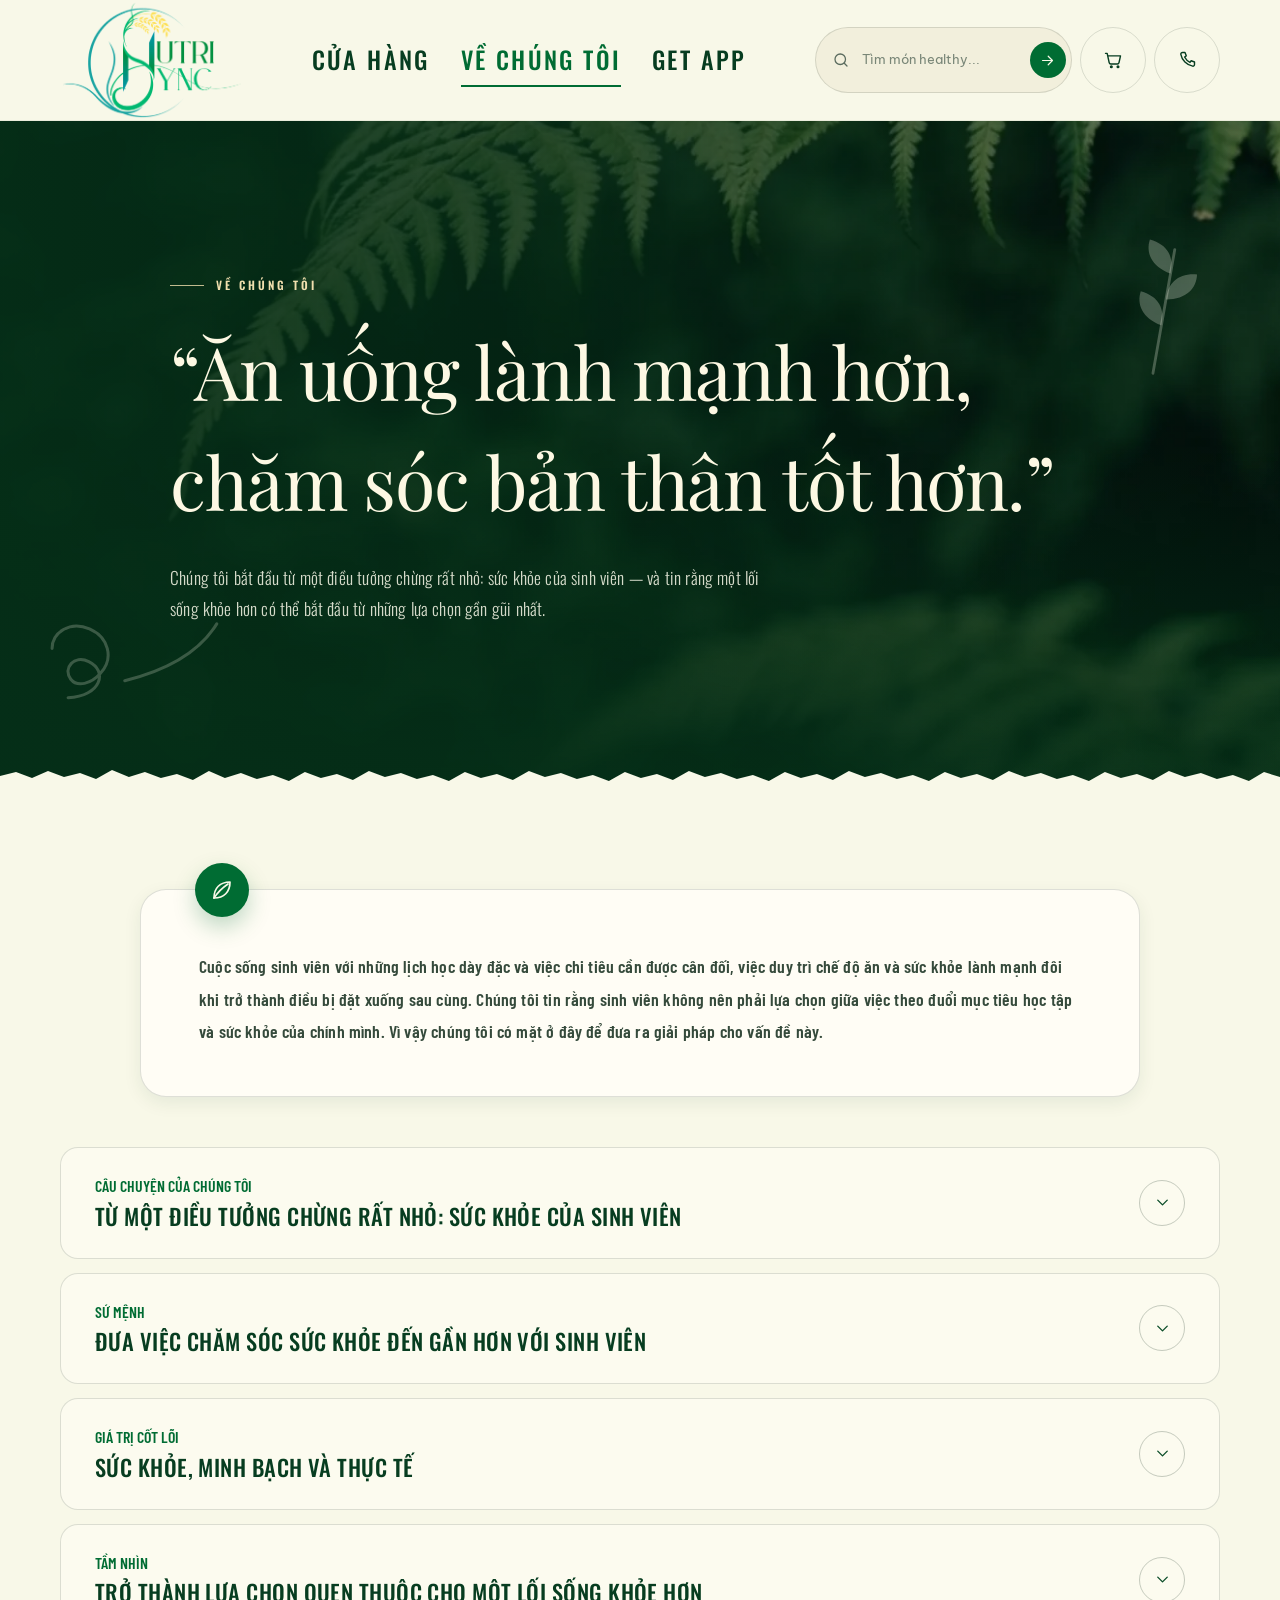
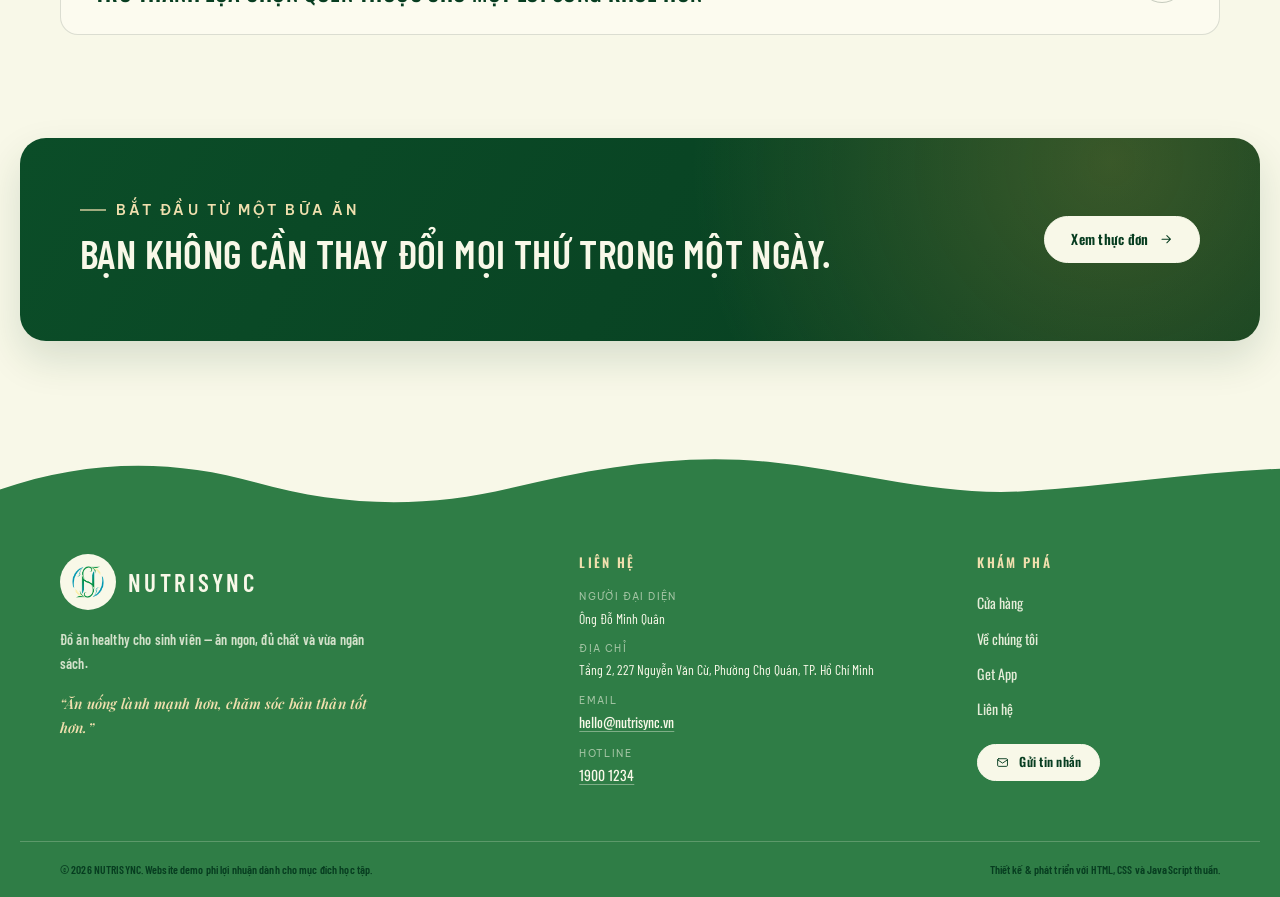
==== commit eb8c5f1e: "Update accordion behavior and layout adjustments" ====
--- a/about.html
+++ b/about.html
@@ -241,9 +241,8 @@
                     Từ những năm tháng còn ngồi trên ghế nhà trường, ông Đỗ Minh Quân, Giám đốc của chúng tôi, đã nhận ra một vấn đề gần gũi nhưng thường bị bỏ qua: nhiều sinh viên đang phải đánh đổi sức khỏe để thích nghi với nhịp sống bận rộn.
 
                  </p>
-
-
-                  <div class="about-split">
+                  <!-- KHỐI 1: Chữ trước -> Ảnh sau -->
+                  <div class="about-split story-split">
                     <div class="green-card">
                       <p style="font-size: large">
                         Những buổi học kéo dài, bài tập đến hạn, áp lực thi cử và những lo toan về
@@ -265,16 +264,10 @@
                     </figure>
                   </div>
 
-                  <div class="about-split about-split--media-first">
-                    <figure class="media-ph media-ph--library media-ph--has-image">
-                      <img class="media-ph__img" src="assets/img/blog/van-dong.webp"
-                          alt="Vận động" width="1200" height="900" loading="lazy">
-                      <div class="media-ph__art" aria-hidden="true">
-                        <svg class="icon"><use href="#i-run"></use></svg>
-                      </div>
-                    </figure>
+                  <!-- KHỐI 2: Đã sửa style="..." thành class="..." và đưa Chữ lên trước Ảnh -->
+                  <div class="about-split about-split--media-first story-split">
                     <div class="green-card">
-                      <p  style="font-size: large">
+                      <p style="font-size: large">
                         Từ trăn trở đó, ông Đỗ Minh Quân mong muốn xây dựng một nền tảng giúp thu hẹp
                         khoảng cách giữa mong muốn và khả năng chăm sóc sức khỏe của sinh viên.
                         Ông cho rằng không ai có thể thay đổi lối sống chỉ sau một đêm mà mọi thay đổi
@@ -282,6 +275,13 @@
                         trở nên thuận tiện hơn, mỗi người sẽ có thêm cơ hội để bắt đầu.
                       </p>
                     </div>
+                    <figure class="media-ph media-ph--library media-ph--has-image">
+                      <img class="media-ph__img" src="assets/img/blog/van-dong.webp"
+                          alt="Vận động" width="1200" height="900" loading="lazy">
+                      <div class="media-ph__art" aria-hidden="true">
+                        <svg class="icon"><use href="#i-run"></use></svg>
+                      </div>
+                    </figure>
                   </div>
 
                   <blockquote class="pullquote">
@@ -309,7 +309,7 @@
 
             <div class="accordion__panel" id="panel-mission" role="region" aria-labelledby="trigger-mission" data-accordion-panel inert>
               <div class="accordion__inner">
-                <div class="mission">
+                <div class="mission " >
                   <figure class="media-ph media-ph--library media-ph--has-image">
                     <img class="media-ph__img" src="assets/img/blog/bua-an-ban-be.webp"
                         alt="Bữa ăn cùng bạn bè" width="1792" height="900" loading="lazy">
@@ -325,8 +325,8 @@
 
                   <h4 class="mission__aaa">Chúng tôi đề cao ba mục tiêu chính – AAA</h4>
 
-                  <div class="mission__row">
-                    <div class="green-card">
+                  <div class="mission__row story-split">
+                    <div class="green-card ">
                       <h5 style="font-size: large">1. Xóa bỏ rào cản <span>(Accessibility)</span></h5>
                       <p  style="font-size: large">
                         Biến chế độ ăn “healthy” từ một khái niệm đắt đỏ và phức tạp trở thành lựa chọn
@@ -342,7 +342,7 @@
                     </figure>
                   </div>
 
-                  <div class="mission__row mission__row--reverse">
+                  <div class="mission__row mission__row--reverse story-split">
                     <figure class="media-ph media-ph--library media-ph--has-image">
                     <img class="media-ph__img" src="assets/img/blog/theo-doi-suc-khoe.webp"
                         alt="Theo dõi sức khoẻ" width="1792" height="900" loading="lazy">
@@ -359,7 +359,7 @@
                     </div>
                   </div>
 
-                  <div class="mission__row">
+                  <div class="mission__row story-split">
                     <div class="green-card">
                       <h5 style="font-size: large">3. Từ nhận thức đến hành động <span>(Action)</span></h5>
                       <p  style="font-size: large">
@@ -527,7 +527,6 @@
         <div>
           <p class="eyebrow">Bắt đầu từ một bữa ăn</p>
           <h2 id="about-cta-title">Bạn không cần thay đổi mọi thứ trong một ngày.</h2>
-          <p>Chọn một món ngon hơn, một thói quen nhỏ hơn — NUTRISYNC lo phần còn lại.</p>
         </div>
         <a class="btn btn--light" href="index.html#menu">
           Xem thực đơn
--- a/css/style.css
+++ b/css/style.css
@@ -1,3 +1,5 @@
+@import url('https://fonts.googleapis.com/css2?family=Oswald:wght@300;400;500;600&display=swap');
+@import url('https://fonts.googleapis.com/css2?family=Barlow+Condensed:wght@300;400;500;600;700&family=Barlow:wght@400;500;600&display=swap');
 /* ==========================================================================
    NUTRISYNC – style.css
    CSS nền tảng: biến màu, layout, component và giao diện từng trang.
@@ -53,7 +55,15 @@
   --ease: cubic-bezier(0.22, 0.61, 0.36, 1);
   --speed: 0.28s;
 }
-
+/* Gán font Oswald cho toàn bộ trang web */
+body {
+  font-family: 'Oswald', sans-serif;
+}
+
+/* Ép các thẻ tương tác (vốn mặc định dùng font hệ thống của trình duyệt) kế thừa từ body */
+button, input, select, textarea {
+  font-family: inherit;
+}
 /* --------------------------------------------------------------------------
    2. RESET & KIẾN TRÚC NỀN
    -------------------------------------------------------------------------- */
@@ -133,7 +143,7 @@
   padding: 0;
   list-style: none;
 }
-
+p,
 h1,
 h2,
 h3,
@@ -142,9 +152,10 @@
 h6 {
   font-family: var(--font-display);
   font-weight: 600;
-  line-height: 1.06;
+  line-height: 1.3;
   letter-spacing: 0.01em;
   color: var(--green-900);
+  font-family: 'Barlow Condensed', sans-serif;
 }
 
 ::selection {
@@ -259,6 +270,8 @@
   margin-top: 10px;
   font-size: clamp(2rem, 4vw, 3.1rem);
   text-transform: uppercase;
+  font-family: 'Oswald', sans-serif;
+
 }
 
 .section-heading__lead {
@@ -266,6 +279,8 @@
   color: var(--muted);
   font-size: 0.96rem;
   line-height: 1.75;
+  font-family: 'Oswald', sans-serif;
+
 }
 
 .linklike {
@@ -277,6 +292,8 @@
   text-decoration: underline;
   text-underline-offset: 3px;
   cursor: pointer;
+  font-family: 'Oswald', sans-serif;
+
 }
 .linklike:hover {
   color: var(--green-900);
@@ -291,7 +308,7 @@
   padding: 14px 26px;
   border: 1.5px solid transparent;
   border-radius: 999px;
-  font-family: var(--font-body);
+  font-family: 'Oswald', sans-serif;
   font-size: 0.86rem;
   font-weight: 600;
   letter-spacing: 0.02em;
@@ -372,6 +389,8 @@
 .btn--small {
   padding: 10px 18px;
   font-size: 0.78rem;
+  font-family: 'Oswald', sans-serif;
+
 }
 
 .btn--block {
@@ -450,7 +469,7 @@
   position: relative;
   display: inline-block;
   padding: 10px 0;
-  font-family: var(--font-display);
+  font-family: 'Oswald', sans-serif;
   font-size: 1.5rem;
   font-weight: 500;
   letter-spacing: 0.1em;
@@ -601,7 +620,7 @@
   border-radius: 999px;
   background: var(--gold);
   color: var(--green-950);
-  font-family: var(--font-body);
+  font-family: 'Oswald', sans-serif;
   font-size: 0.66rem;
   font-weight: 700;
   line-height: 1;
@@ -675,6 +694,8 @@
   padding: 14px 4px;
   border-bottom: 1px solid var(--line);
   font-size: 1rem;
+  font-family: 'Oswald', sans-serif;
+
 }
 
 .mobile-nav__list .nav-link::after {
@@ -691,6 +712,8 @@
   width: 100%;
   flex: 1;
   font-size: 0.92rem;
+  font-family: 'Oswald', sans-serif;
+
 }
 
 @keyframes menuDrop {
@@ -759,7 +782,7 @@
   align-items: center;
   gap: 12px;
   margin-bottom: 22px;
-  font-family: var(--font-body);
+  font-family: 'Oswald', sans-serif;
   font-size: 0.72rem;
   font-weight: 600;
   letter-spacing: 0.26em;
@@ -790,6 +813,7 @@
   margin: 26px 0 36px;
   font-size: clamp(0.98rem, 1.4vw, 1.08rem);
   font-weight: 300;
+  font-family: 'Oswald', sans-serif;
   line-height: 1.8;
   color: rgba(248, 248, 232, 0.86);
 }
@@ -913,6 +937,8 @@
   width: 100%;
   flex: 1;
   font-size: 0.95rem;
+  font-family: 'Oswald', sans-serif;
+
 }
 
 .search--inline .search__submit {
@@ -924,6 +950,8 @@
   min-height: 26px;
   margin-bottom: 30px;
   font-size: 0.84rem;
+  font-family: 'Oswald', sans-serif;
+
   color: var(--muted);
 }
 
@@ -951,6 +979,8 @@
   gap: 14px;
   font-size: clamp(1.45rem, 2.6vw, 2rem);
   text-transform: uppercase;
+  font-family: 'Oswald', sans-serif;
+
 }
 
 .menu-group__head h3 span {
@@ -962,7 +992,7 @@
   border-radius: 999px;
   background: var(--cream-deep);
   color: var(--green-800);
-  font-family: var(--font-body);
+  font-family: 'Oswald', sans-serif;
   font-size: 0.7rem;
   font-weight: 700;
   letter-spacing: 0;
@@ -972,6 +1002,8 @@
   margin-top: 6px;
   font-size: 0.9rem;
   color: var(--muted);
+  font-family: 'Oswald', sans-serif;
+
 }
 
 .menu-group__nav {
@@ -1084,6 +1116,8 @@
   background: var(--cream);
   color: var(--green-800);
   font-size: 0.64rem;
+  font-family: 'Oswald', sans-serif;
+
   font-weight: 700;
   letter-spacing: 0.08em;
   text-transform: uppercase;
@@ -1138,6 +1172,7 @@
 
 .product-card__body h4 {
   font-size: 1.08rem;
+  font-family: 'Oswald', sans-serif;
   text-transform: uppercase;
   letter-spacing: 0.02em;
   line-height: 1.25;
@@ -1151,6 +1186,7 @@
   display: -webkit-box;
   overflow: hidden;
   font-size: 0.84rem;
+  font-family: 'Oswald', sans-serif;
   line-height: 1.6;
   color: var(--muted);
   -webkit-box-orient: vertical;
@@ -1175,10 +1211,12 @@
   font-size: 0.82rem;
   font-weight: 600;
   color: var(--green-800);
+  font-family: 'Oswald', sans-serif;
 }
 
 .product-card__macros span {
   font-size: 0.58rem;
+  font-family: 'Oswald', sans-serif;
   letter-spacing: 0.12em;
   text-transform: uppercase;
   color: var(--muted);
@@ -1201,6 +1239,7 @@
 
 .price__now {
   font-size: 1.02rem;
+  font-family: 'Oswald', sans-serif;
   font-weight: 700;
   color: var(--green-800);
 }
@@ -1391,11 +1430,12 @@
 }
 
 .footer__wordmark {
-  font-family: var(--font-display);
+  font-family: 'Barlow Condensed', sans-serif;
   font-size: 1.55rem;
   font-weight: 600;
   letter-spacing: 0.14em;
   text-transform: uppercase;
+
 }
 
 .footer__brand p {
@@ -1415,8 +1455,7 @@
 
 .footer__title {
   margin-bottom: 18px;
-  font-family: var(--font-display);
-  font-size: 0.82rem;
+  font-family: 'Oswald', sans-serif;  font-size: 0.82rem;
   font-weight: 600;
   letter-spacing: 0.18em;
   text-transform: uppercase;
@@ -1444,6 +1483,7 @@
   font-size: 0.86rem;
   font-weight: 400;
   line-height: 1.55;
+  font-family: 'Barlow Condensed', sans-serif;
 }
 
 .footer__contact a {
@@ -1452,6 +1492,7 @@
   text-decoration-color: rgba(248, 248, 232, 0.4);
   text-underline-offset: 3px;
   transition: color var(--speed) var(--ease);
+  font-family: 'Oswald', sans-serif;
 }
 
 .footer__contact a:hover {
@@ -1462,6 +1503,7 @@
   display: grid;
   gap: 9px;
   margin-bottom: 22px;
+  font-family: 'Oswald', sans-serif;
 }
 
 .footer__links a,
@@ -2584,9 +2626,8 @@
 }
 
 .accordion__eyebrow {
-  font-size: 0.62rem;
+  font-size: 0.99rem;
   font-weight: 600;
-  letter-spacing: 0.2em;
   text-transform: uppercase;
   color: var(--green-700);
 }
@@ -2674,6 +2715,7 @@
   grid-template-columns: 0.95fr 1.05fr;
 }
 
+/* 2. Code .green-card đã được cập nhật font */
 .green-card {
   display: flex;
   flex-direction: column;
@@ -2683,18 +2725,24 @@
   background: linear-gradient(155deg, var(--green-600) 0%, var(--green-800) 68%, var(--green-900) 100%);
   color: rgba(248, 248, 232, 0.92);
   box-shadow: var(--shadow-sm);
+  font-family: 'Oswald', sans-serif; /* Áp dụng font Oswald hẹp cho toàn bộ thẻ xanh */
 }
 
 .green-card p {
-  font-size: 0.88rem;
-  line-height: 1.8;
+  font-family: 'Oswald', sans-serif;
+  font-size: 1.05rem;           /* Tăng nhẹ size vì font hẹp thường nhìn nhỏ hơn font tròn */
+  font-weight: 300;              /* Nét chữ thanh mảnh giống bản thiết kế */
+  line-height: 1.6;
+  letter-spacing: 0.02em; 
+  color: rgba(248, 248, 232, 0.95) !important; /* Hoặc dùng var(--cream) */       /* Khoảng cách chữ vừa phải */
 }
 
 .green-card h5 {
   margin-bottom: 10px;
-  font-size: 1.02rem;
-  font-weight: 500;
-  letter-spacing: 0.03em;
+  font-family: 'Oswald', sans-serif;
+  font-size: 1.25rem;            /* Tiêu đề nổi bật */
+  font-weight: 600;              /* Đậm nét giống Canva */
+  letter-spacing: 0.05em;
   text-transform: uppercase;
   color: var(--cream);
 }
@@ -2702,10 +2750,10 @@
 .green-card h5 span {
   display: block;
   margin-top: 2px;
-  font-family: var(--font-body);
-  font-size: 0.66rem;
+  font-family: 'Oswald', sans-serif;
+  font-size: 0.78rem;
   font-weight: 400;
-  letter-spacing: 0.14em;
+  letter-spacing: 0.12em;
   text-transform: none;
   color: var(--gold-soft);
 }
@@ -2876,6 +2924,7 @@
   color: var(--green-900);
   text-align: center;
   text-wrap: balance;
+  font-family: 'Oswald', sans-serif;
 }
 
 .mission > .media-ph {
@@ -2950,12 +2999,14 @@
   font-size: 1.12rem;
   text-transform: uppercase;
   letter-spacing: 0.04em;
+font-family: 'Oswald', sans-serif;
 }
 
 .core-values__list p {
   font-size: 0.86rem;
   line-height: 1.75;
   color: var(--muted);
+ font-family: 'Oswald', sans-serif;
 }
 
 .core-values__mark {
@@ -3309,6 +3360,7 @@
   font-size: 0.86rem;
   line-height: 1.55;
   color: var(--ink-soft);
+ font-family: 'Oswald', sans-serif;
 }
 
 .app-feature--dark .feature-list li {
@@ -3337,12 +3389,14 @@
   font-size: clamp(1.8rem, 3.6vw, 2.8rem);
   text-transform: uppercase;
   text-wrap: balance;
+  font-family: 'Oswald', sans-serif;
 }
 
 .app-feature__head p {
   font-size: 0.9rem;
   line-height: 1.8;
   color: var(--muted);
+  font-family: 'Oswald', sans-serif;
 }
 
 /* -------------------------------------------------- Visual điện thoại */
@@ -3815,3 +3869,80 @@
     transform: none;
   }
 }
+/* ========================================================================
+   1. GIAO DIỆN DESKTOP (> 768px): ZIG-ZAG 2 CỘT CÂN BẰNG
+   ======================================================================== */
+@media screen and (min-width: 769px) {
+  .story-split {
+    display: grid !important;
+    grid-template-columns: 1fr 1fr !important;
+    gap: 32px !important;
+    align-items: stretch !important; /* Ép chữ và ảnh cao bằng nhau */
+  }
+
+  /* Khối thường (Khối 1, Khối 3): Chữ bên Trái (1) - Ảnh bên Phải (2) */
+  .story-split .green-card {
+    order: 1 !important;
+  }
+  .story-split .media-ph {
+    order: 2 !important;
+  }
+
+  /* Khối đảo chiều (Khối 2): Ảnh bên Trái (1) - Chữ bên Phải (2) */
+  .story-split.about-split--media-first .media-ph,
+  .story-split.mission__row--reverse .media-ph {
+    order: 1 !important;
+  }
+  .story-split.about-split--media-first .green-card,
+  .story-split.mission__row--reverse .green-card {
+    order: 2 !important;
+  }
+
+  .story-split .media-ph {
+    height: 100% !important;
+    margin: 0 !important;
+    background: transparent !important; /* Xóa mảng màu xanh dư */
+  }
+
+  .story-split .media-ph__img {
+    width: 100% !important;
+    height: 100% !important;
+    object-fit: cover !important;
+    object-position: center !important;
+    border-radius: 20px !important;
+  }
+}
+
+/* ========================================================================
+   2. GIAO DIỆN MOBILE (<= 768px): ĐỒNG NHẤT CHỮ TRÊN -> ẢNH DƯỚI
+   ======================================================================== */
+@media screen and (max-width: 768px) {
+  .story-split {
+    display: flex !important;
+    flex-direction: column !important;
+    gap: 16px !important;
+    margin-bottom: 24px !important;
+  }
+
+  /* Ép tất cả ô chữ nằm TRÊN (vị trí 1) trên Mobile */
+  .story-split .green-card {
+    order: 1 !important;
+    width: 100% !important;
+  }
+
+  /* Ép tất cả ảnh nằm DƯỚI (vị trí 2) trên Mobile */
+  .story-split .media-ph {
+    order: 2 !important;
+    width: 100% !important;
+    height: 200px !important; /* Cố định chiều cao banner gọn gàng */
+    margin: 0 !important;
+    background: transparent !important;
+  }
+
+  .story-split .media-ph__img {
+    width: 100% !important;
+    height: 100% !important;
+    object-fit: cover !important;
+    border-radius: 16px !important;
+  }
+}
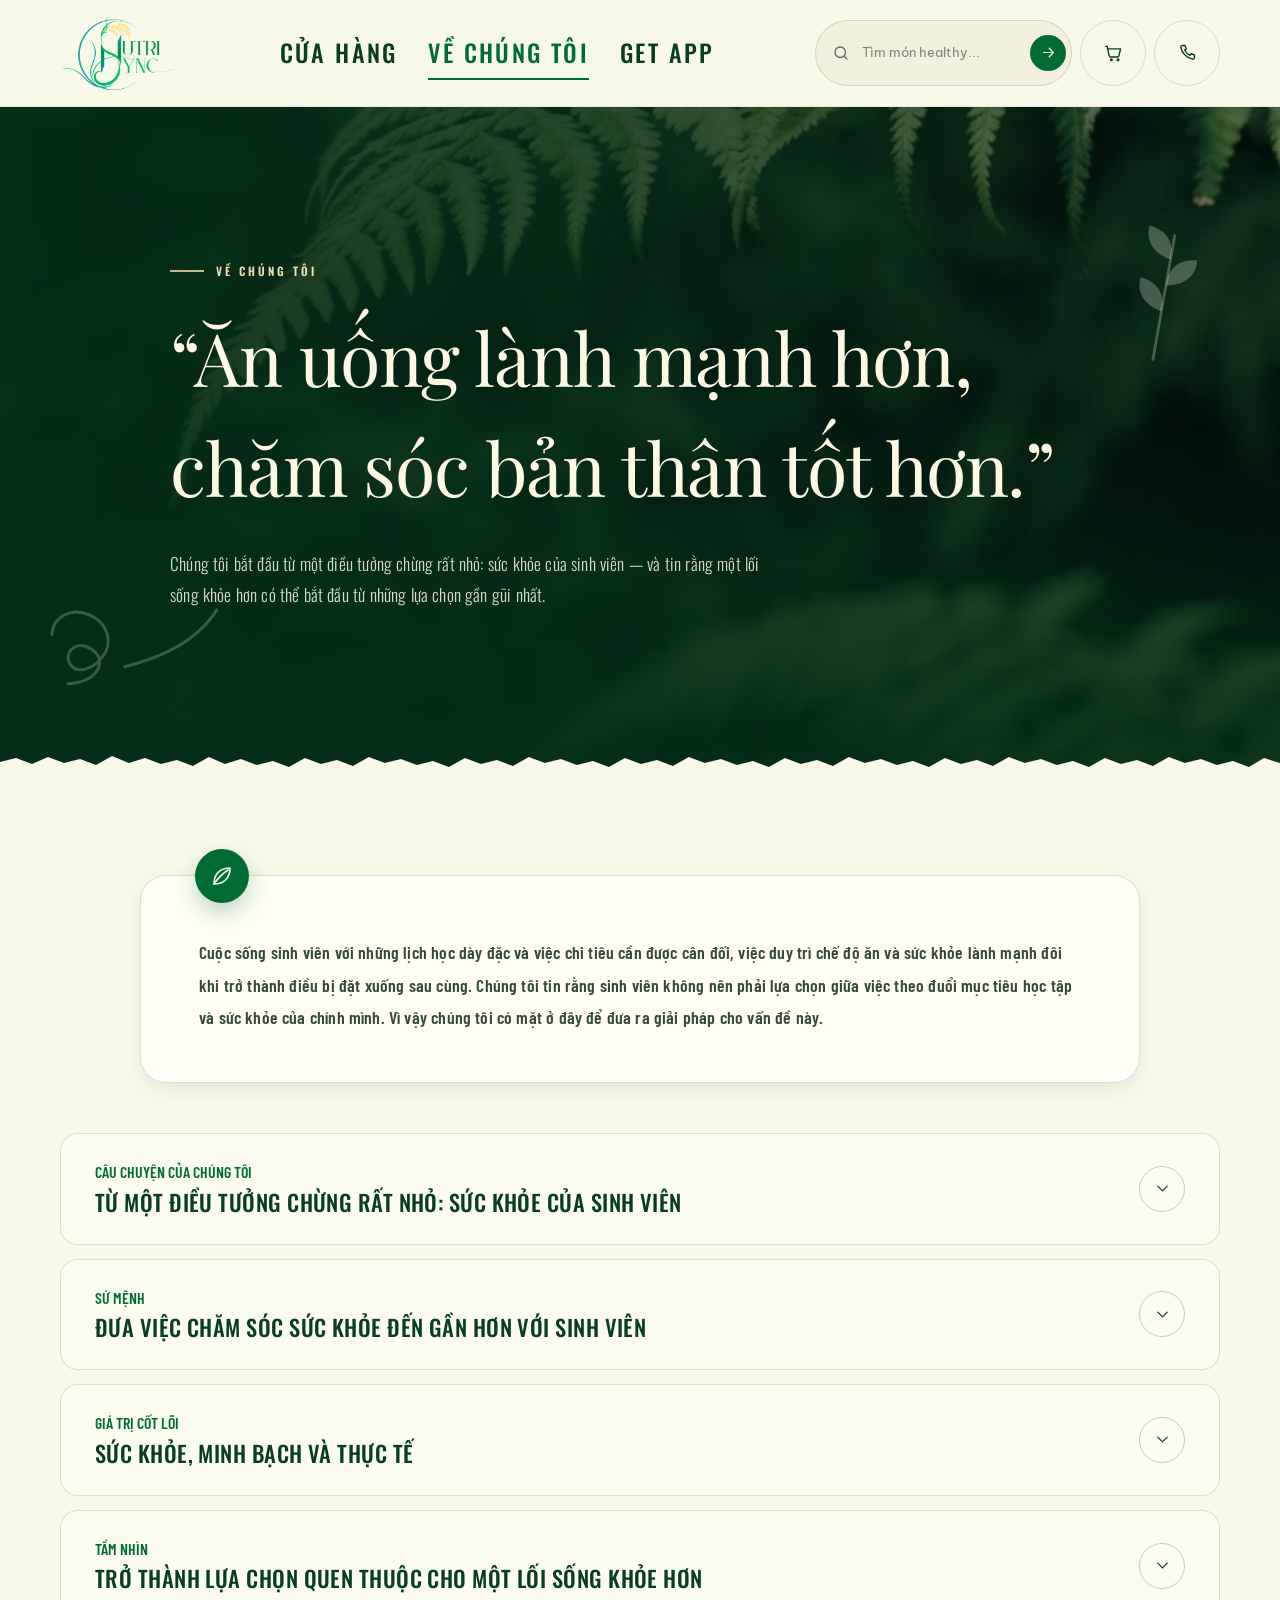
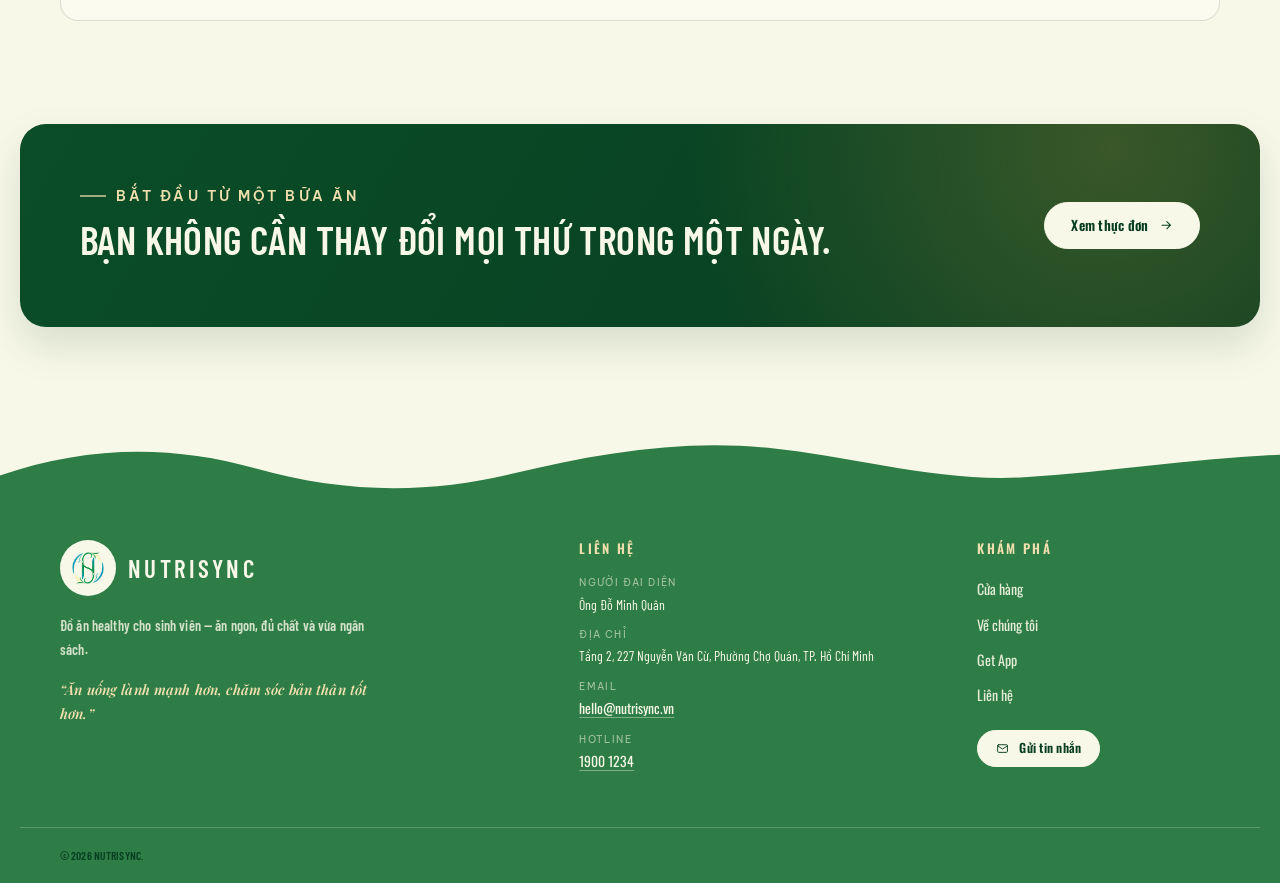
==== commit 12843e9b: "Update accordion behavior and layout adjustments" ====
--- a/about.html
+++ b/about.html
@@ -241,47 +241,45 @@
                     Từ những năm tháng còn ngồi trên ghế nhà trường, ông Đỗ Minh Quân, Giám đốc của chúng tôi, đã nhận ra một vấn đề gần gũi nhưng thường bị bỏ qua: nhiều sinh viên đang phải đánh đổi sức khỏe để thích nghi với nhịp sống bận rộn.
 
                  </p>
-                  <!-- KHỐI 1: Chữ trước -> Ảnh sau -->
-                  <div class="about-split story-split">
-                    <div class="green-card">
-                      <p style="font-size: large">
-                        Những buổi học kéo dài, bài tập đến hạn, áp lực thi cử và những lo toan về
-                        chi phí sinh hoạt khiến việc chăm sóc bản thân không phải lúc nào cũng được ưu tiên.
-                        Một bữa ăn qua loa có thể trở thành chuyện thường ngày. Việc lựa chọn thực phẩm
-                        đôi khi chỉ dựa vào tiêu chí nhanh chóng và tiết kiệm, trong khi nhu cầu dinh dưỡng
-                        của cơ thể lại ít được quan tâm đúng mức. Điều đáng nói là mặc dù nhiều sinh viên
-                        hiểu tầm quan trọng của sức khỏe, nhưng hiểu thôi chưa đủ. Họ còn cần những lựa chọn
-                        phù hợp với ngân sách, những thông tin dễ tiếp cận và những công cụ đơn giản
-                        để biến ý định sống khỏe thành thói quen thực tế.
-                      </p>
+                  <div class="story-columns">
+                    <!-- CỘT BÊN TRÁI -->
+                    <div class="story-col">
+                      <!-- 1. Chữ 1 -->
+                      <div class="green-card">
+                        <p style="font-size: large">
+                          Những buổi học kéo dài, bài tập đến hạn, áp lực thi cử và những lo toan về
+                          chi phí sinh hoạt khiến việc chăm sóc bản thân không phải lúc nào cũng được ưu tiên.
+                          Một bữa ăn qua loa có thể trở thành chuyện thường ngày. Việc lựa chọn thực phẩm
+                          đôi khi chỉ dựa vào tiêu chí nhanh chóng và tiết kiệm, trong khi nhu cầu dinh dưỡng
+                          của cơ thể lại ít được quan tâm đúng mức. Điều đáng nói là mặc dù nhiều sinh viên
+                          hiểu tầm quan trọng của sức khỏe, nhưng hiểu thôi chưa đủ. Họ còn cần những lựa chọn
+                          phù hợp với ngân sách, những thông tin dễ tiếp cận và những công cụ đơn giản
+                          để biến ý định sống khỏe thành thói quen thực tế.
+                        </p>
+                      </div>
+                      <!-- 2. Ảnh Vận động (Dưới - Trái) -->
+                      <figure class="media-ph media-ph--library media-ph--has-image">
+                        <img class="media-ph__img" src="assets/img/blog/van-dong.webp" alt="Vận động" width="1200" height="900" loading="lazy">
+                      </figure>
                     </div>
-                    <figure class="media-ph media-ph--library media-ph--has-image">
-                      <img class="media-ph__img" src="assets/img/blog/stress.webp"
-                          alt="Áp lực" width="1200" height="900" loading="lazy">
-                      <div class="media-ph__art" aria-hidden="true">
-                        <svg class="icon"><use href="#i-flame"></use></svg>
-                      </div>
-                    </figure>
-                  </div>
-
-                  <!-- KHỐI 2: Đã sửa style="..." thành class="..." và đưa Chữ lên trước Ảnh -->
-                  <div class="about-split about-split--media-first story-split">
-                    <div class="green-card">
-                      <p style="font-size: large">
-                        Từ trăn trở đó, ông Đỗ Minh Quân mong muốn xây dựng một nền tảng giúp thu hẹp
-                        khoảng cách giữa mong muốn và khả năng chăm sóc sức khỏe của sinh viên.
-                        Ông cho rằng không ai có thể thay đổi lối sống chỉ sau một đêm mà mọi thay đổi
-                        đều xuất phát từ những điều nhỏ nhất. Vì vậy, ông tin rằng khi những lựa chọn tốt
-                        trở nên thuận tiện hơn, mỗi người sẽ có thêm cơ hội để bắt đầu.
-                      </p>
+
+                    <!-- CỘT BÊN PHẢI -->
+                    <div class="story-col">
+                      <!-- 3. Ảnh Stress (Trên - Phải) -> Sẽ tự dãn dài hơn ô Chữ 1 bên cạnh -->
+                      <figure class="media-ph media-ph--library media-ph--has-image">
+                        <img class="media-ph__img" src="assets/img/blog/stress.webp" alt="Áp lực" width="1200" height="900" loading="lazy">
+                      </figure>
+                      <!-- 4. Chữ 2 (Dưới - Phải) -> Nằm đẩy xuống tận đáy, bằng mép dưới ảnh Vận động -->
+                      <div class="green-card">
+                        <p style="font-size: large">
+                          Từ trăn trở đó, ông Đỗ Minh Quân mong muốn xây dựng một nền tảng giúp thu hẹp
+                          khoảng cách giữa mong muốn và khả năng chăm sóc sức khỏe của sinh viên.
+                          Ông cho rằng không ai có thể thay đổi lối sống chỉ sau một đêm mà mọi thay đổi
+                          đều xuất phát từ những điều nhỏ nhất. Vì vậy, ông tin rằng khi những lựa chọn tốt
+                          trở nên thuận tiện hơn, mỗi người sẽ có thêm cơ hội để bắt đầu.
+                        </p>
+                      </div>
                     </div>
-                    <figure class="media-ph media-ph--library media-ph--has-image">
-                      <img class="media-ph__img" src="assets/img/blog/van-dong.webp"
-                          alt="Vận động" width="1200" height="900" loading="lazy">
-                      <div class="media-ph__art" aria-hidden="true">
-                        <svg class="icon"><use href="#i-run"></use></svg>
-                      </div>
-                    </figure>
                   </div>
 
                   <blockquote class="pullquote">
@@ -342,7 +340,7 @@
                     </figure>
                   </div>
 
-                  <div class="mission__row mission__row--reverse story-split">
+                  <div class="mission__row  story-split">
                     <figure class="media-ph media-ph--library media-ph--has-image">
                     <img class="media-ph__img" src="assets/img/blog/theo-doi-suc-khoe.webp"
                         alt="Theo dõi sức khoẻ" width="1792" height="900" loading="lazy">
@@ -556,7 +554,7 @@
           <h2 class="footer__title">Liên hệ</h2>
           <ul class="footer__contact">
             <li><span>Người đại diện</span><strong data-contact="representative">Ông Đỗ Minh Quân</strong></li>
-            <li><span>Địa chỉ</span><strong data-contact="address">Tầng 2, 123 Nguyễn Văn Cừ, Phường 4, Quận 5, TP. Hồ Chí Minh</strong></li>
+            <li><span>Địa chỉ</span><strong data-contact="address">Tầng 2, 227 Nguyễn Văn Cừ, Phường 4, Quận 5, TP. Hồ Chí Minh</strong></li>
             <li><span>Email</span><a href="mailto:hello@nutrisync.vn" data-contact-link="email"><span data-contact="email">hello@nutrisync.vn</span></a></li>
             <li><span>Hotline</span><a href="tel:19001234" data-contact-link="phone"><span data-contact="phone">1900 1234</span></a></li>
           </ul>
@@ -578,8 +576,7 @@
       </div>
 
       <div class="container footer__bottom">
-        <p>© <span data-year>2026</span> NUTRISYNC. Website demo phi lợi nhuận dành cho mục đích học tập.</p>
-        <p>Thiết kế &amp; phát triển với HTML, CSS và JavaScript thuần.</p>
+        <p>© <span data-year>2026</span> NUTRISYNC.</p>
       </div>
     </div>
   </footer>
--- a/css/style.css
+++ b/css/style.css
@@ -440,16 +440,20 @@
   min-height: var(--header-h);
 }
 
+/* Căn chỉnh chiều cao và khoảng cách cho Logo .brand__logo */
+.brand__logo {
+  max-height: 78px !important;    /* Điều chỉnh chiều cao vừa vặn (tùy chỉnh 48px - 56px) */
+  width: auto !important;         /* Giữ nguyên tỉ lệ khung hình */
+  margin-top: 14px !important;     /* Đẩy logo lùi xuống khỏi trần header */
+  margin-bottom: 14px !important;  /* Khoảng thở bên dưới */
+  object-fit: contain !important;
+  display: block !important;
+}
+
+/* Đảm bảo thẻ cha chứa logo được căn giữa theo chiều dọc */
 .brand {
-  display: inline-flex;
-  align-items: center;
-  flex: none;
-}
-
-.brand__logo {
-  width: auto;
-  height: 120px;
-  transition: transform var(--speed) var(--ease);
+  display: flex !important;
+  align-items: center !important;
 }
 .brand:hover .brand__logo {
   transform: rotate(-2deg) scale(1.03);
@@ -2721,7 +2725,6 @@
   flex-direction: column;
   justify-content: center;
   padding: clamp(24px, 3.4vw, 40px);
-  border-radius: var(--radius-md);
   background: linear-gradient(155deg, var(--green-600) 0%, var(--green-800) 68%, var(--green-900) 100%);
   color: rgba(248, 248, 232, 0.92);
   box-shadow: var(--shadow-sm);
@@ -3417,16 +3420,15 @@
 .phone-mockup {
   position: relative;
   z-index: 2;
-  
-  width: 1000px, 100%;
-  height: auto;
+  transform-origin: center center !important;
+
   
   filter: drop-shadow(0 30px 44px rgba(3, 27, 14, 0.4));
   
   /* Dời vị trí:
      - translateX: % dương -> sang phải, % âm -> sang trái (mặc định: 16%)
      - translateY: px âm -> lên trên, px dương -> xuống dưới */
-  transform: translateX(-60%) translateY(20%);
+  transform: scale(1.12) translateX(-50%) !important; /* Phóng to vừa phải & dịch sang phải 12% */
 }
 
 .app-feature--cream .phone-mockup {
@@ -3440,10 +3442,8 @@
   /* 1. Tăng kích thước điện thoại (cũ là ~280px, tăng lên 360px - 400px) */
   width: min(900px, 100%); 
   height: auto;
-  
-  /* 2. Đẩy điện thoại lên trên để không bị tụt xuống đáy khung */
-  /* Điều chỉnh con số -180px này để lấy vị trí hiển thị đẹp nhất */
-  transform: translateX(0%) translateY(0); 
+  transform: scale(1.7) !important;
+  transform: translateX(20%) translateY(-12%); 
 }
 /* -------------------------------------------------- Thẻ dinh dưỡng */
 .nutrition-card {
@@ -3945,4 +3945,108 @@
     object-fit: cover !important;
     border-radius: 16px !important;
   }
+}
+/* ========================================================================
+   DESKTOP (> 768px): 2 CỘT DỌC TỰ ĐỘNG DÃN ẢNH BẮT CẶP ĐÁY
+   ======================================================================== */
+@media screen and (min-width: 769px) {
+  .story-columns {
+    display: grid !important;
+    grid-template-columns: 1fr 1fr !important; /* Chia 2 cột bằng nhau */
+    gap: 24px !important;                      /* Khoảng cách giữa 2 cột */
+    align-items: stretch !important;             /* Ép chiều cao 2 cột bằng nhau tuyệt đối */
+  }
+
+  .story-col {
+    display: flex !important;
+    flex-direction: column !important;
+    gap: 24px !important;                      /* Khoảng cách giữa khối trên & dưới */
+    height: 100% !important;
+  }
+
+  /* Thẻ chữ co dãn tự nhiên theo dung lượng chữ */
+  .story-col .green-card {
+    flex: 0 0 auto !important;
+    height: auto !important;
+  }
+
+  /* Thẻ ảnh tự động dãn dài lấp đầy toàn bộ khoảng trống còn lại trong cột */
+  .story-col .media-ph {
+    flex: 1 1 auto !important;
+    height: 0 !important;                      /* Bắt buộc có để flex: 1 tính toán đúng chiều cao */
+    margin: 0 !important;
+    background: transparent !important;
+  }
+
+  .story-col .media-ph__img {
+    width: 100% !important;
+    height: 100% !important;
+    object-fit: cover !important;
+    object-position: center !important;
+    border-radius: 20px !important;
+  }
+}
+
+/* ========================================================================
+   MOBILE (<= 768px): XẾP DỌC GỌN GÀNG 1 CỘT
+   ======================================================================== */
+/* ========================================================================
+   GIAO DIỆN MOBILE (<= 768px): CHỮ TRÊN -> ẢNH DƯỚI (1 CỘT CHUẨN)
+   ======================================================================== */
+@media screen and (max-width: 768px) {
+  .story-columns {
+    display: flex !important;
+    flex-direction: column !important;
+    gap: 20px !important;
+  }
+
+  /* Phẳng hóa khung chứa 2 cột để điều khiển thứ tự trên Mobile */
+  .story-col {
+    display: contents !important;
+  }
+
+  /* ----------------------------------------------------------------------
+     SẮP XẾP THỨ TỰ TỪ TRÊN XUỐNG BẰNG ORDER
+     ---------------------------------------------------------------------- */
+  /* 1. Chữ 1 (Nói về áp lực học tập) -> Nằm trên cùng (Order 1) */
+  .story-col:first-child .green-card {
+    order: 1 !important;
+  }
+
+  /* 2. Ảnh 1 (Ảnh Stress) -> Nằm ngay dưới Chữ 1 (Order 2) */
+  .story-col:last-child .media-ph {
+    order: 2 !important;
+  }
+
+  /* 3. Chữ 2 (Nói về trăn trở ông Đỗ Minh Quân) -> Nằm tiếp theo (Order 3) */
+  .story-col:last-child .green-card {
+    order: 3 !important;
+  }
+
+  /* 4. Ảnh 2 (Ảnh Vận động chạy bộ) -> Nằm dưới cùng (Order 4) */
+  .story-col:first-child .media-ph {
+    order: 4 !important;
+  }
+
+  /* ----------------------------------------------------------------------
+     ĐỊNH DẠNG HÌNH ẢNH MOBILE GỌN GÀNG
+     ---------------------------------------------------------------------- */
+  .story-columns .media-ph {
+    width: 100% !important;
+    height: 220px !important; /* Cố định chiều cao banner tỉ lệ chuẩn mobile */
+    margin: 0 !important;
+    background: transparent !important;
+  }
+
+  .story-columns .media-ph__img {
+    width: 100% !important;
+    height: 100% !important;
+    object-fit: cover !important;
+    border-radius: 16px !important;
+  }
+}
+@media screen and (max-width: 768px) {
+  br.desktop-only {
+    display: none;
+  }
 }
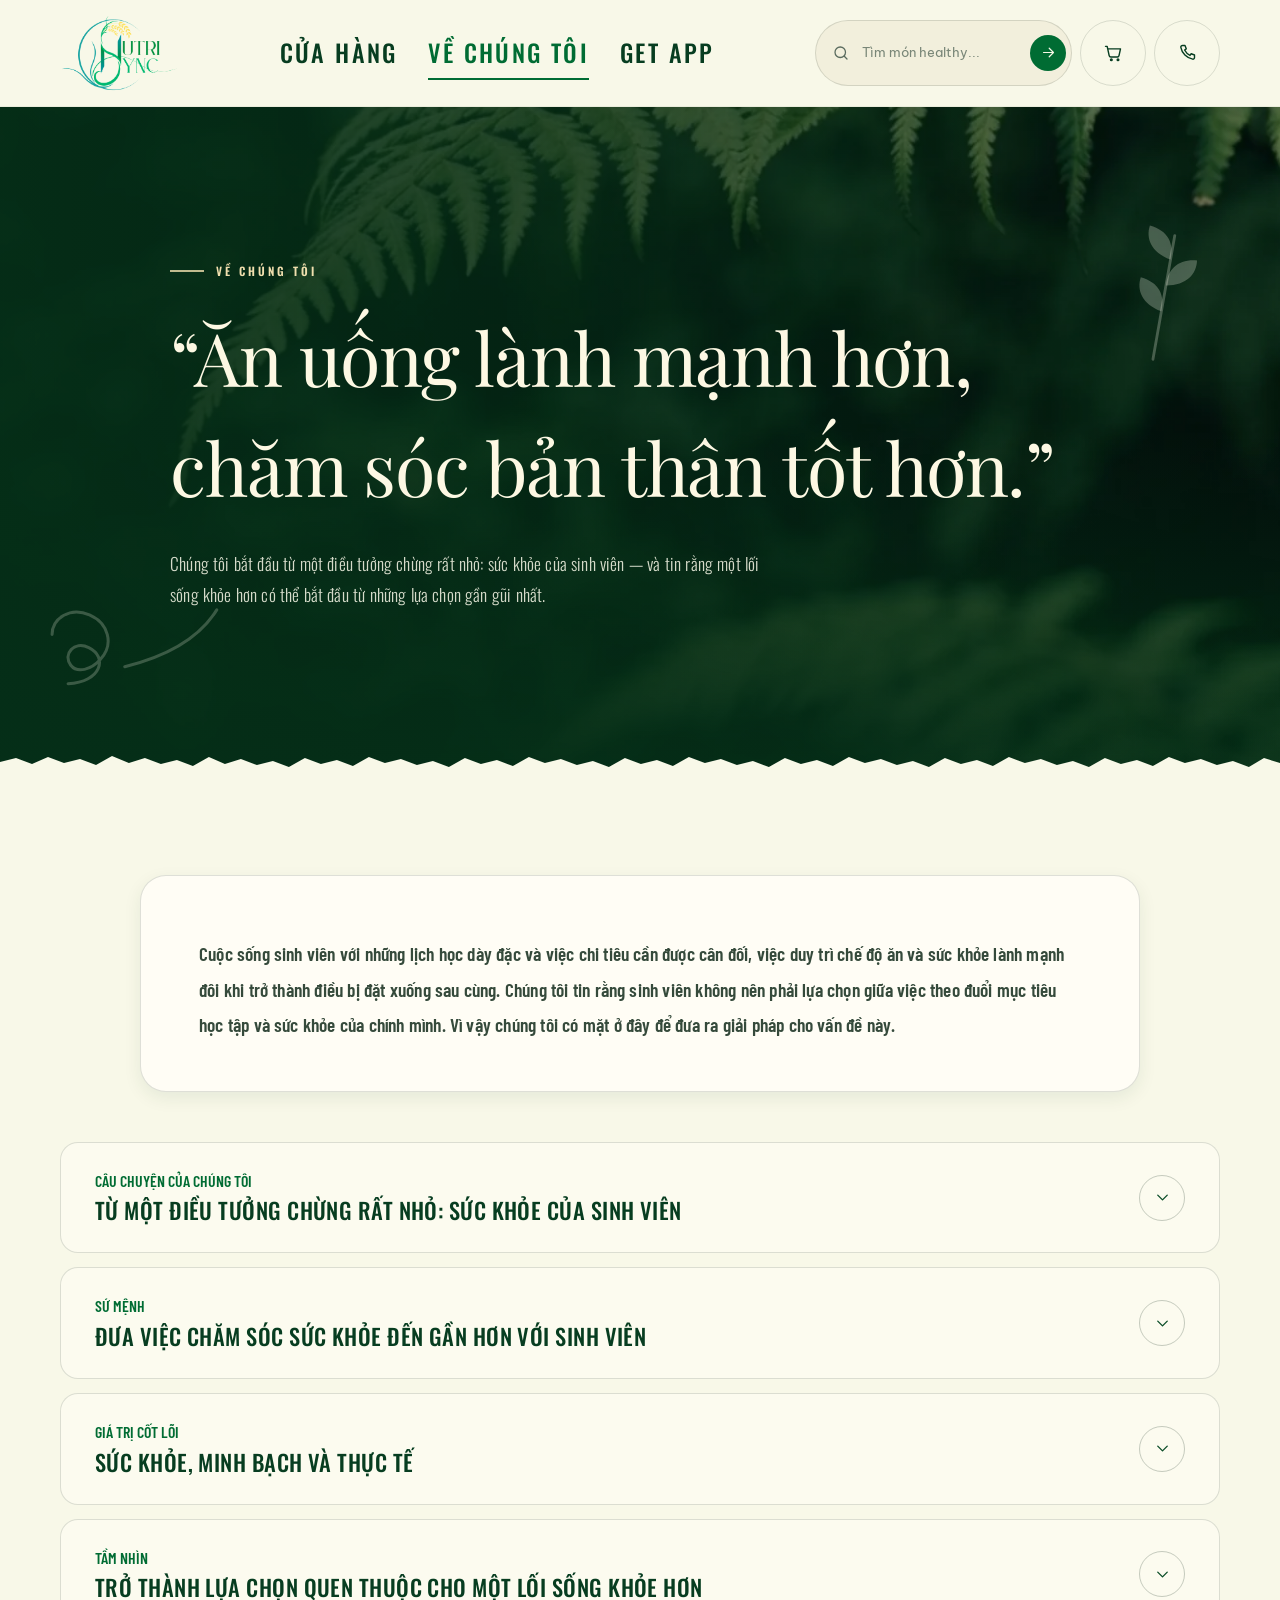
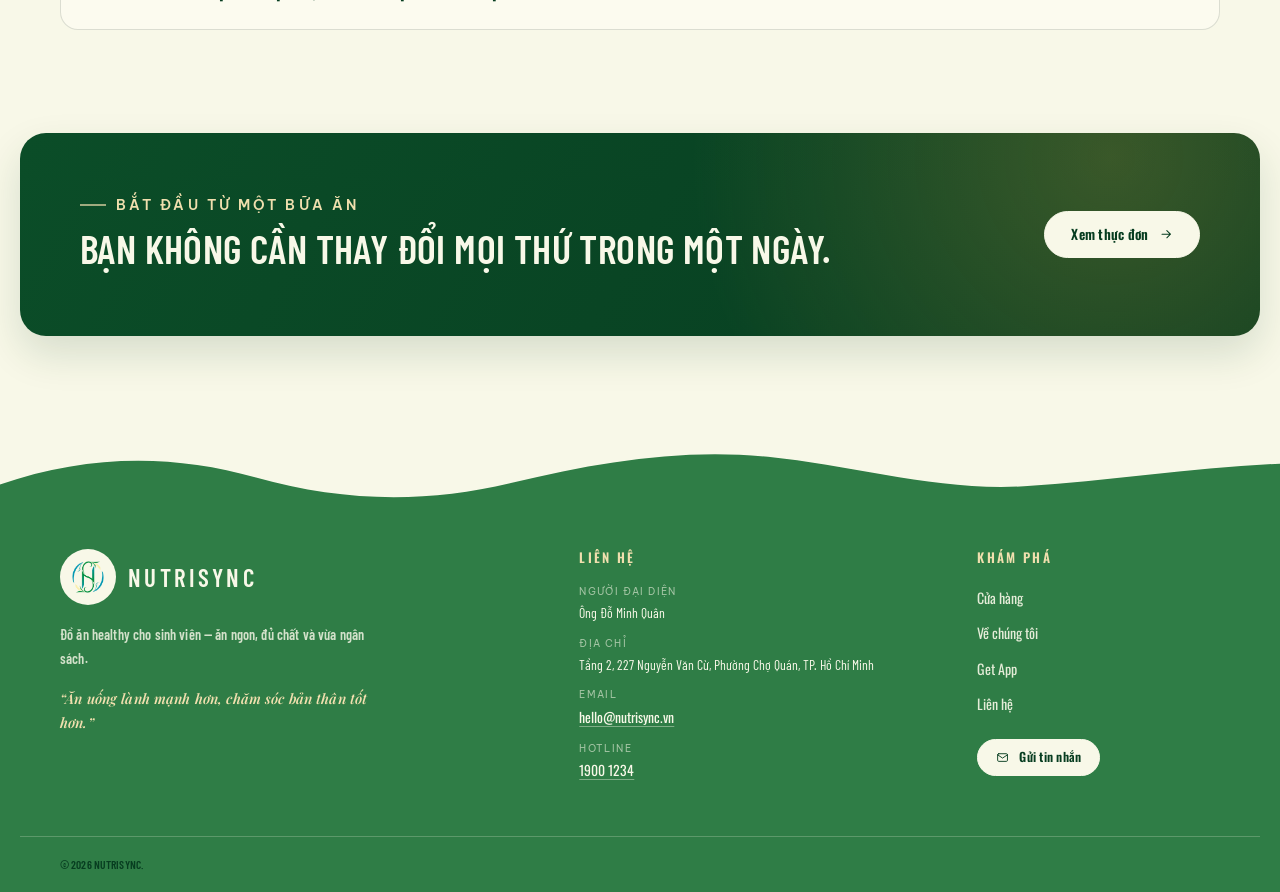
==== commit 7f37bb98: "Update border radius and line spacing" ====
--- a/about.html
+++ b/about.html
@@ -189,9 +189,7 @@
     <section class="about-intro" aria-label="Giới thiệu NUTRISYNC">
       <div class="container">
         <div class="about-intro__card" data-reveal>
-          <span class="about-intro__mark" aria-hidden="true">
-            <svg class="icon"><use href="#i-leaf"></use></svg>
-          </span>
+
           <p>
             Cuộc sống sinh viên với những lịch học dày đặc và việc chi tiêu cần được cân đối,
             việc duy trì chế độ ăn và sức khỏe lành mạnh đôi khi trở thành điều bị đặt xuống sau cùng.
@@ -237,8 +235,8 @@
                  </figure>
 
 
-                 <p class="mission__statement" style="width: 100%; max-width: 2000px; text-align: center">
-                    Từ những năm tháng còn ngồi trên ghế nhà trường, ông Đỗ Minh Quân, Giám đốc của chúng tôi, đã nhận ra một vấn đề gần gũi nhưng thường bị bỏ qua: nhiều sinh viên đang phải đánh đổi sức khỏe để thích nghi với nhịp sống bận rộn.
+                 <p class="story-lead">
+                    Từ những năm tháng còn ngồi trên ghế nhà trường, ông Đỗ Minh Quân, Giám đốc của chúng tôi, đã nhận ra một vấn đề gần gũi nhưng thường bị bỏ qua: Nhiều sinh viên đang phải đánh đổi sức khỏe để thích nghi với nhịp sống bận rộn.
 
                  </p>
                   <div class="story-columns">
@@ -316,7 +314,7 @@
                     </div>
                   </figure>
 
-                  <p class="mission__statement">
+                  <p class="story-lead">
                     Sứ mệnh của chúng tôi là giúp sinh viên tiếp cận thực phẩm healthy và các công cụ
                     hỗ trợ quản lý sức khỏe một cách thuận tiện, dễ hiểu và phù hợp với cuộc sống hằng ngày.
                   </p>
@@ -331,8 +329,8 @@
                         ngon miệng, tiện lợi và luôn nằm trong khả năng tiếp cận của mọi sinh viên.
                       </p>
                     </div>
-                    <figure class="media-ph media-ph--library media-ph--has-image">
-                    <img class="media-ph__img" src="assets/img/blog/bua-sang-gia-dinh.webp"
+                    <figure class="media-ph media-ph--library media-ph--has-image" style="border-radius: 0 !important;"> 
+                    <img class="media-ph__img" style="border-radius: 0 !important;" src="assets/img/blog/bua-sang-gia-dinh.webp"
                         alt="Bữa sáng với gia đình" width="1792" height="900" loading="lazy">
                       <div class="media-ph__art" aria-hidden="true">
                         <svg class="icon"><use href="#i-sun"></use></svg>
@@ -340,9 +338,9 @@
                     </figure>
                   </div>
 
-                  <div class="mission__row  story-split">
-                    <figure class="media-ph media-ph--library media-ph--has-image">
-                    <img class="media-ph__img" src="assets/img/blog/theo-doi-suc-khoe.webp"
+                  <div class="mission__row  story-split" >
+                    <figure class="media-ph media-ph--library media-ph--has-image" style="border-radius: 0 !important;">
+                    <img class="media-ph__img" style="border-radius: 0 !important;" src="assets/img/blog/theo-doi-suc-khoe.webp"
                         alt="Theo dõi sức khoẻ" width="1792" height="900" loading="lazy">
                       <div class="media-ph__art" aria-hidden="true">
                         <svg class="icon"><use href="#i-chart"></use></svg>
@@ -366,8 +364,8 @@
                         khuyến khích vận động mỗi ngày.
                       </p>
                     </div>
-                    <figure class="media-ph media-ph--library media-ph--has-image">
-                    <img class="media-ph__img" src="assets/img/blog/chay-bo.webp"
+                    <figure class="media-ph media-ph--library media-ph--has-image" style="border-radius: 0 !important;">
+                    <img class="media-ph__img" style="border-radius: 0 !important;" src="assets/img/blog/chay-bo.webp"
                         alt="Chạy bộ" width="1792" height="900" loading="lazy">                      <div class="media-ph__art" aria-hidden="true">
                         <svg class="icon"><use href="#i-run"></use></svg>
                       </div>
--- a/css/style.css
+++ b/css/style.css
@@ -2474,12 +2474,19 @@
   padding: 13px 16px;
   border-radius: 14px;
   background: var(--green-900);
-  color: var(--cream);
   font-size: 0.82rem;
   line-height: 1.45;
   box-shadow: var(--shadow-md);
   pointer-events: auto;
   animation: toastIn 0.34s var(--ease);
+  color: var(--cream) !important;
+  z-index: 9999 !important; /* Đảm bảo toast luôn nổi lên trên cùng */
+}
+
+.toast *,
+.toast p,
+.toast span {
+  color: var(--cream) !important;
 }
 
 .toast.is-leaving {
@@ -2567,7 +2574,7 @@
 }
 
 .about-intro__card p {
-  font-size: clamp(0.98rem, 1.5vw, 1.1rem);
+  font-size: clamp(0.98rem, 1.5vw, 1.6rem);
   line-height: 1.85;
   color: var(--ink-soft);
   text-wrap: pretty;
@@ -2937,7 +2944,7 @@
 
 .mission__aaa {
   margin: clamp(26px, 4vw, 42px) 0 clamp(20px, 3vw, 28px);
-  font-size: clamp(1.05rem, 2.2vw, 1.4rem);
+  font-size: clamp(1.05rem, 2.2vw, 1.8rem);
   font-weight: 500;
   letter-spacing: 0.04em;
   text-transform: uppercase;
@@ -3428,7 +3435,7 @@
   /* Dời vị trí:
      - translateX: % dương -> sang phải, % âm -> sang trái (mặc định: 16%)
      - translateY: px âm -> lên trên, px dương -> xuống dưới */
-  transform: scale(1.12) translateX(-50%) !important; /* Phóng to vừa phải & dịch sang phải 12% */
+  transform: scale(1.12) translateX(-50%) translateY(65px)!important; /* Phóng to vừa phải & dịch sang phải 12% */
 }
 
 .app-feature--cream .phone-mockup {
@@ -4049,4 +4056,20 @@
   br.desktop-only {
     display: none;
   }
+}
+
+/* ========================================================================
+   ĐOẠN DẪN DẮT (STORY LEAD / INTRO QUOTE)
+   ======================================================================== */
+.story-lead {
+  max-width: 820px !important;          /* Thu gọn chiều rộng để tạo khối chữ cân đối */
+  margin: 40px auto 48px auto !important;/* Căn giữa & tạo khoảng thở trên/dưới */
+  text-align: center !important;        /* Căn giữa câu văn chuẩn phong cách Canva */
+  font-family: 'Barlow Condensed', sans-serif !important;
+  font-size: 1.35rem !important;         /* Kích thước chữ vừa vặn, nổi bật */
+  font-weight: 600 !important;
+  line-height: 1.55 !important;
+  color: var(--green-900) !important;
+  padding: 0 20px !important;
+  box-sizing: border-box !important;
 }
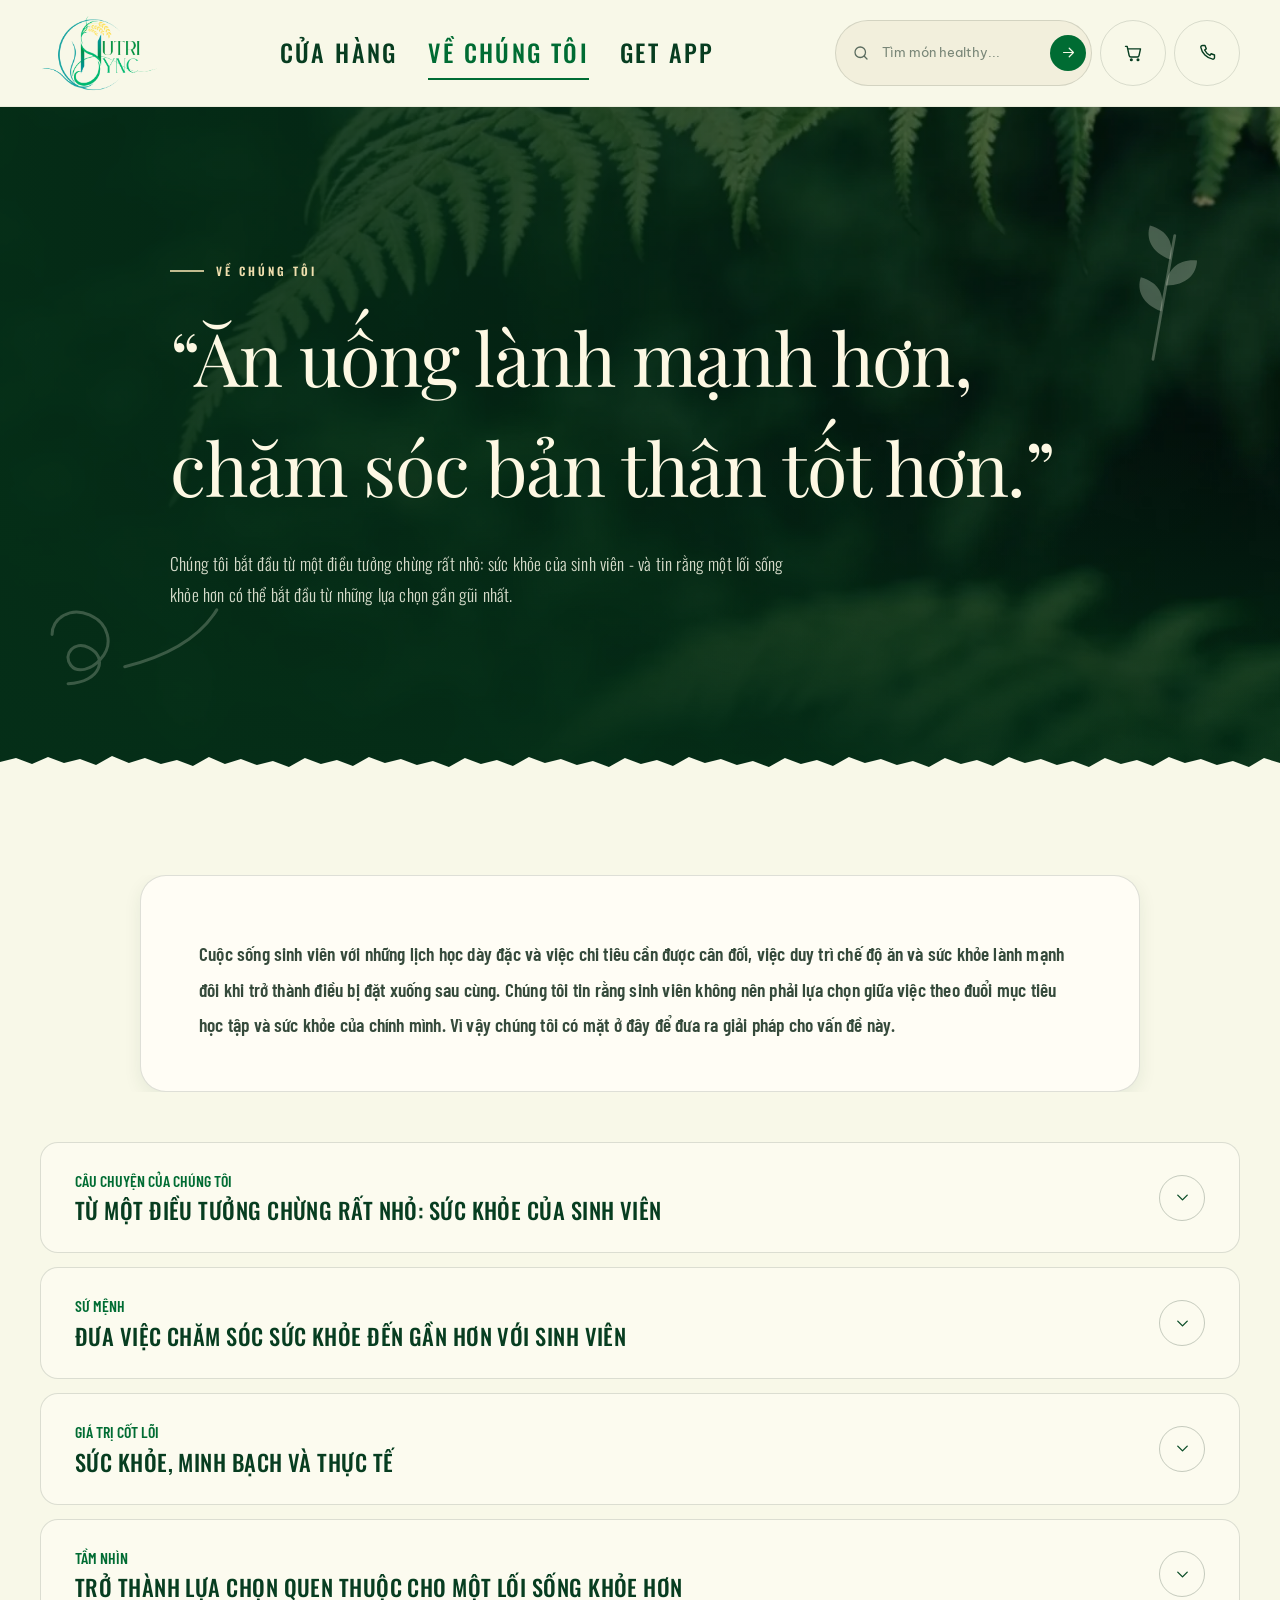
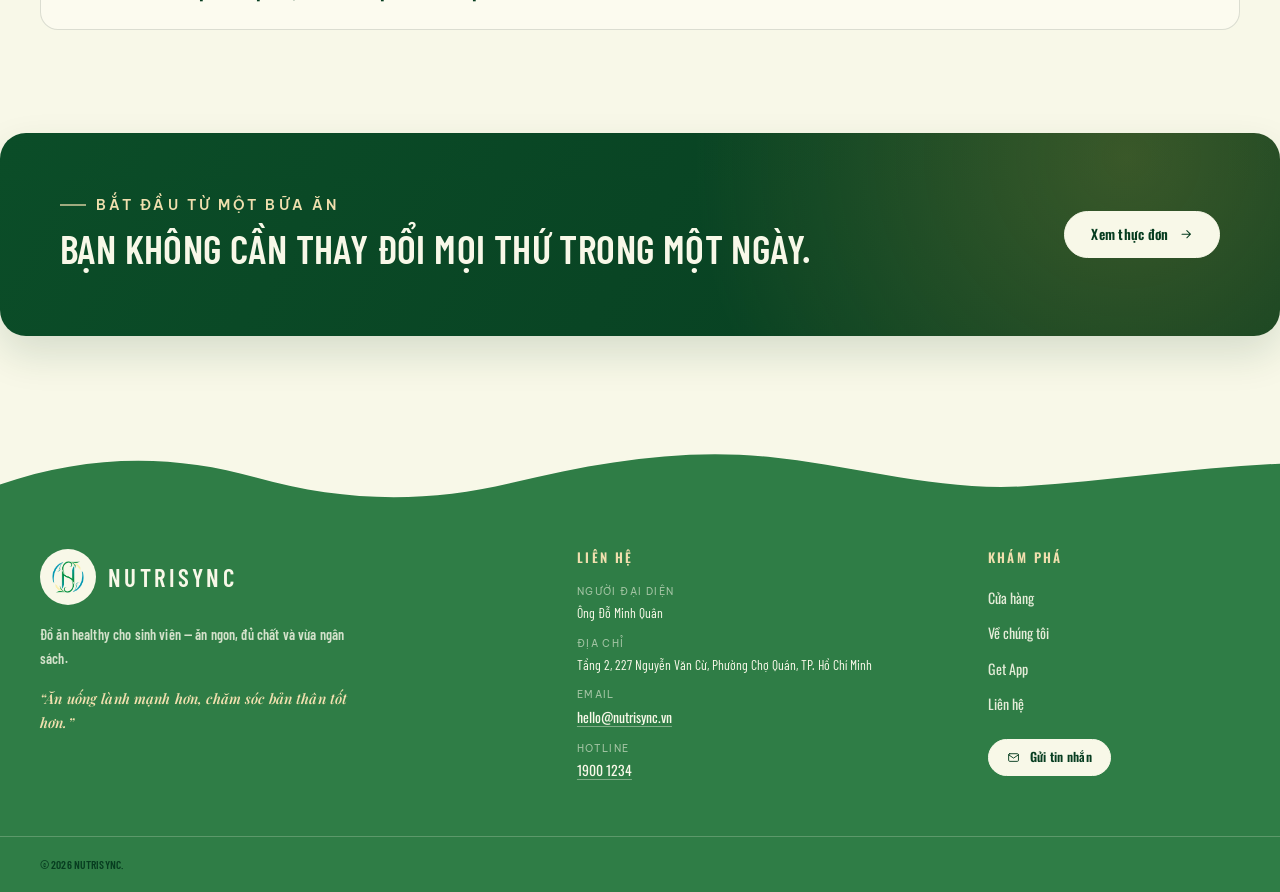
==== commit 982c6d5d: "em dash" ====
--- a/about.html
+++ b/about.html
@@ -173,7 +173,7 @@
           <span class="hero__quote">“Ăn uống lành mạnh hơn,<br>chăm sóc bản thân tốt hơn.”</span>
         </h1>
         <p class="hero__sub">
-          Chúng tôi bắt đầu từ một điều tưởng chừng rất nhỏ: sức khỏe của sinh viên —
+          Chúng tôi bắt đầu từ một điều tưởng chừng rất nhỏ: sức khỏe của sinh viên -
           và tin rằng một lối sống khỏe hơn có thể bắt đầu từ những lựa chọn gần gũi nhất.
         </p>
       </div>
@@ -319,7 +319,7 @@
                     hỗ trợ quản lý sức khỏe một cách thuận tiện, dễ hiểu và phù hợp với cuộc sống hằng ngày.
                   </p>
 
-                  <h4 class="mission__aaa">Chúng tôi đề cao ba mục tiêu chính – AAA</h4>
+                  <h4 class="goals-heading">CHÚNG TÔI ĐỀ CAO BA MỤC TIÊU CHÍNH – AAA</h4>
 
                   <div class="mission__row story-split">
                     <div class="green-card ">
--- a/css/style.css
+++ b/css/style.css
@@ -734,15 +734,35 @@
 /* --------------------------------------------------------------------------
    5. HERO – trang Cửa hàng & Về chúng tôi
    -------------------------------------------------------------------------- */
+/* 1. Ép thẻ cha (.hero) căn giữa hoàn toàn theo chiều ngang */
 .hero {
   position: relative;
   display: flex;
-  align-items: center;
+  flex-direction: column;
+  align-items: center !important;     /* Căn giữa khối con theo chiều ngang */
+  justify-content: center !important;  /* Căn giữa theo chiều dọc */
   min-height: clamp(620px, 84vh, 800px);
   overflow: hidden;
   background: var(--green-950);
   color: var(--cream);
   isolation: isolate;
+  width: 100% !important;
+}
+
+/* 2. Cố định khối .hero__content ở chính giữa màn hình */
+.hero__content {
+  position: relative !important;
+  z-index: 5 !important;
+  width: 100% !important;
+  max-width: 1020px !important;
+  margin-inline: auto !important;     /* Tự động căn đều hai bên trái/phải */
+  padding-block: calc(var(--header-h) + 70px) 170px;
+  text-align: left !important;        /* Giữ chữ bên trong căn lề trái cho dễ đọc */
+}
+
+/* 3. Đảm bảo các thành phần con bên trong tự động căn theo khối giữa */
+.hero__content > * {
+  margin-inline: auto !important;     /* Căn giữa các nút bấm hoặc tiêu đề nhỏ nếu muốn */
 }
 
 .hero__media {
@@ -772,13 +792,6 @@
   to {
     transform: scale(1.03);
   }
-}
-
-.hero__content {
-  position: relative;
-  z-index: 2;
-  max-width: 1020px;
-  padding-block: calc(var(--header-h) + 70px) 170px;
 }
 
 .hero__eyebrow {
@@ -792,6 +805,7 @@
   letter-spacing: 0.26em;
   text-transform: uppercase;
   color: var(--gold-soft);
+
 }
 
 .hero__eyebrow::before {
@@ -800,6 +814,7 @@
   height: 1.5px;
   background: currentColor;
   opacity: 0.8;
+
 }
 
 .hero__title {
@@ -810,6 +825,7 @@
   letter-spacing: -0.015em;
   color: #fdf8e3;
   text-wrap: balance;
+
 }
 
 .hero__sub {
@@ -820,6 +836,7 @@
   font-family: 'Oswald', sans-serif;
   line-height: 1.8;
   color: rgba(248, 248, 232, 0.86);
+
 }
 
 .hero__deco {
@@ -2700,6 +2717,7 @@
   /* Bắt buộc phải giữ overflow: hidden để animation grid-template-rows hoạt động chuẩn, không bị tràn lên tiêu đề */
   min-height: 0;
   overflow: hidden; 
+
 }
 
 .accordion__inner > div {
@@ -2940,6 +2958,7 @@
 .mission > .media-ph {
   min-height: 320px;
   margin-bottom: clamp(26px, 3.5vw, 38px);
+  margin-top: 20px !important;
 }
 
 .mission__aaa {
@@ -3028,6 +3047,7 @@
   border-radius: var(--radius-md);
   background: var(--cream-soft);
   overflow: hidden;
+  margin-top: 20px !important;
 }
 
 .core-values__mark img {
@@ -3057,6 +3077,7 @@
 .vision__media {
   display: grid;
   gap: 18px;
+  margin-top: 20px !important;
 }
 
 .vision__media .media-ph {
@@ -3257,7 +3278,7 @@
 .app-hero__lead {
   max-width: 680px;
   margin: 22px auto 0;
-  font-size: clamp(0.9rem, 1.4vw, 1rem);
+  font-size: clamp(0.9rem, 1.4vw, 1.6rem);
   font-weight: 300;
   line-height: 1.8;
   color: rgba(248, 248, 232, 0.82);
@@ -3329,6 +3350,8 @@
   grid-template-columns: 1fr 1fr;
   gap: clamp(34px, 6vw, 80px);
   align-items: center;
+  padding-bottom: 60px !important; /* Tạo thêm không gian bên dưới cho điện thoại dịch xuống */
+  min-height: auto !important;
 }
 
 .app-feature__grid--reverse .app-feature__copy {
@@ -3341,14 +3364,14 @@
 
 .app-feature__copy h2 {
   margin: 10px 0 16px;
-  font-size: clamp(1.9rem, 3.8vw, 3rem);
+  font-size: clamp(1.9rem, 3.8vw, 3.5rem);
   text-transform: uppercase;
   text-wrap: balance;
 }
 
 .app-feature__copy > p {
   max-width: 520px;
-  font-size: 0.92rem;
+  font-size: 1.5rem;
   line-height: 1.8;
   color: var(--muted);
 }
@@ -3367,7 +3390,7 @@
   display: flex;
   align-items: flex-start;
   gap: 10px;
-  font-size: 0.86rem;
+  font-size: 1.6rem;
   line-height: 1.55;
   color: var(--ink-soft);
  font-family: 'Oswald', sans-serif;
@@ -3378,8 +3401,8 @@
 }
 
 .feature-list .icon {
-  width: 18px;
-  height: 18px;
+  width: 32px;
+  height: 32px;
   margin-top: 2px;
   color: var(--green-600);
 }
@@ -3396,14 +3419,14 @@
 
 .app-feature__head h2 {
   margin: 10px 0 14px;
-  font-size: clamp(1.8rem, 3.6vw, 2.8rem);
+  font-size: clamp(1.8rem, 3.6vw, 3.5rem);
   text-transform: uppercase;
   text-wrap: balance;
   font-family: 'Oswald', sans-serif;
 }
 
 .app-feature__head p {
-  font-size: 0.9rem;
+  font-size: 1.4rem;
   line-height: 1.8;
   color: var(--muted);
   font-family: 'Oswald', sans-serif;
@@ -3416,6 +3439,7 @@
   align-items: center;
   justify-content: center;
   min-height: clamp(420px, 44vw, 560px);
+  overflow: visible !important; /* Cho phép điện thoại nhô ra ngoài mà không bị cắt */
 }
 
 .app-feature__behind {
@@ -3435,7 +3459,7 @@
   /* Dời vị trí:
      - translateX: % dương -> sang phải, % âm -> sang trái (mặc định: 16%)
      - translateY: px âm -> lên trên, px dương -> xuống dưới */
-  transform: scale(1.12) translateX(-50%) translateY(65px)!important; /* Phóng to vừa phải & dịch sang phải 12% */
+  transform: scale(1.2) translateX(-50%) translateY(50px)!important; /* Phóng to vừa phải & dịch sang phải 12% */
 }
 
 .app-feature--cream .phone-mockup {
@@ -3691,6 +3715,8 @@
   grid-template-columns: 0.9fr 1.1fr;
   gap: clamp(24px, 4vw, 48px);
   align-items: stretch;
+  font-size: 2.6rem;
+
 }
 
 .reward-layout > .media-ph {
@@ -3749,13 +3775,13 @@
 
 .reward-steps h3 {
   margin-bottom: 6px;
-  font-size: 0.98rem;
+  font-size: 1.5rem;
   letter-spacing: 0.03em;
   text-transform: uppercase;
 }
 
 .reward-steps p {
-  font-size: 0.78rem;
+  font-size: 1.3rem;
   line-height: 1.65;
   color: var(--muted);
 }
@@ -4072,4 +4098,74 @@
   color: var(--green-900) !important;
   padding: 0 20px !important;
   box-sizing: border-box !important;
+}
+.goals-heading {
+  display: flex !important;
+  align-items: center !important;
+  justify-content: center !important;
+  gap: 20px !important;
+  margin: 48px auto 32px auto !important;
+  font-family: 'Barlow Condensed', sans-serif !important;
+  font-size: 1.65rem !important;
+  font-weight: 700 !important;
+  color: var(--green-900) !important;
+  letter-spacing: 1px !important;
+  text-align: center !important;
+}
+
+/* 2 đường kẻ trang trí 2 bên */
+.goals-heading::before,
+.goals-heading::after {
+  content: "" !important;
+  height: 2px !important;
+  width: 60px !important;                /* Độ dài đường kẻ */
+  background: var(--green-700) !important;
+  display: inline-block !important;
+}
+/* 1. Chống tràn ngang trên html, body bằng 'clip' (KHÔNG làm mất sticky của Header) */
+html, body {
+  width: 100% !important;
+  max-width: 100% !important;
+  overflow-x: clip !important; /* 'clip' chặn tràn lề mà không phá vỡ position: sticky */
+}
+
+/* 2. Đảm bảo Header luôn cố định ở mép trên cùng khi cuộn */
+.site-header {
+  position: sticky !important;
+  top: 0 !important;
+  z-index: 1000 !important;
+}
+
+/* 3. Khóa tràn ngang trực tiếp ở cấp độ thẻ chứa nội dung và khung ảnh */
+main,
+.section,
+.container,
+.media-ph,
+.feature-row .media-ph {
+  max-width: 100% !important;
+  overflow: hidden !important;
+}
+/* 1. Đảm bảo khung cha .hero căn giữa hoàn toàn */
+.hero {
+  display: flex !important;
+  flex-direction: column !important;
+  align-items: center !important;
+  justify-content: center !important;
+  width: 100% !important;
+}
+
+/* 2. Đưa nguyên cả khối .hero__content ra chính giữa màn hình */
+.hero__content {
+  position: relative !important;
+  z-index: 5 !important;
+  width: 100% !important;
+  max-width: 1020px !important;
+  margin-inline: auto !important;     /* Căn giữa cả khối lớn */
+  text-align: left !important;        /* Toàn bộ chữ bên trong căn lề trái */
+}
+
+/* 3. Reset lại các thẻ con để không bị dòng nào tự ý nhảy ra giữa */
+.hero__content > * {
+  margin-inline: 0 !important;        /* Xóa bỏ lề tự động riêng lẻ của từng dòng */
+  text-align: left !important;
 }
